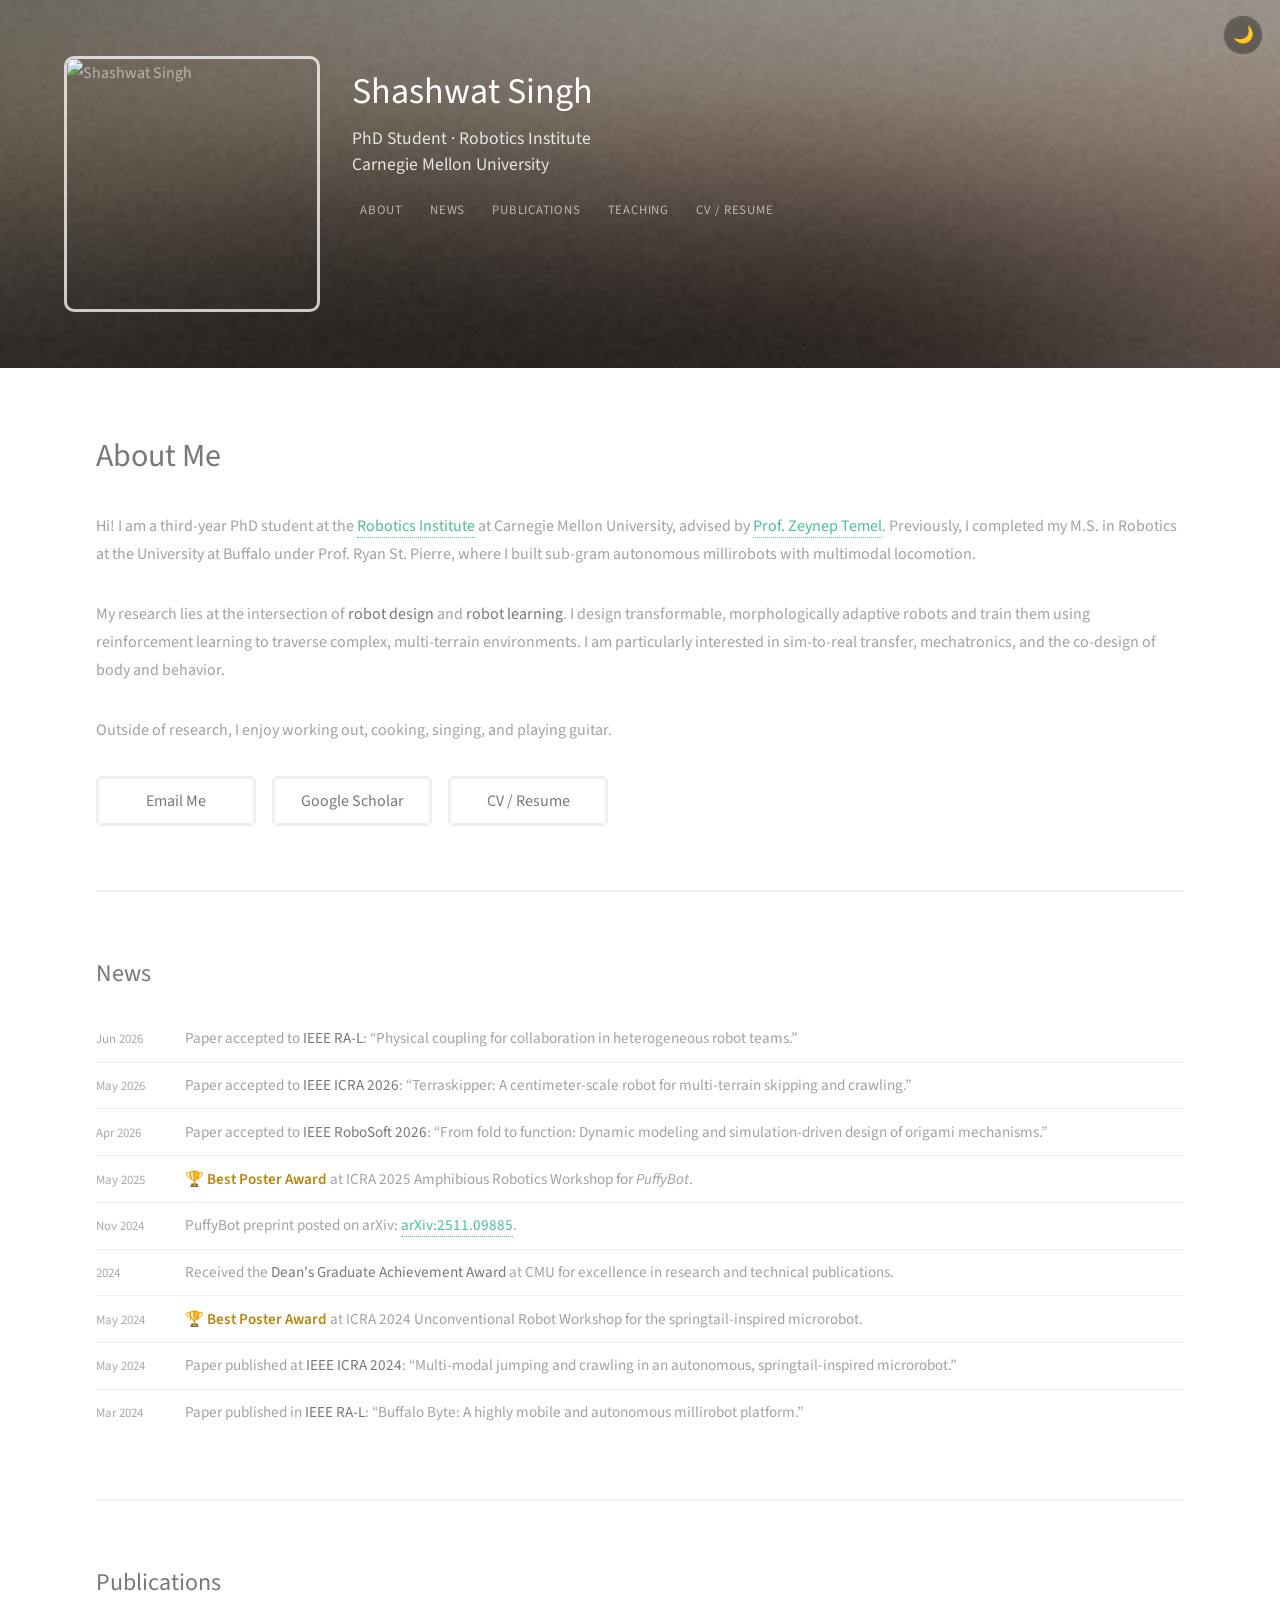
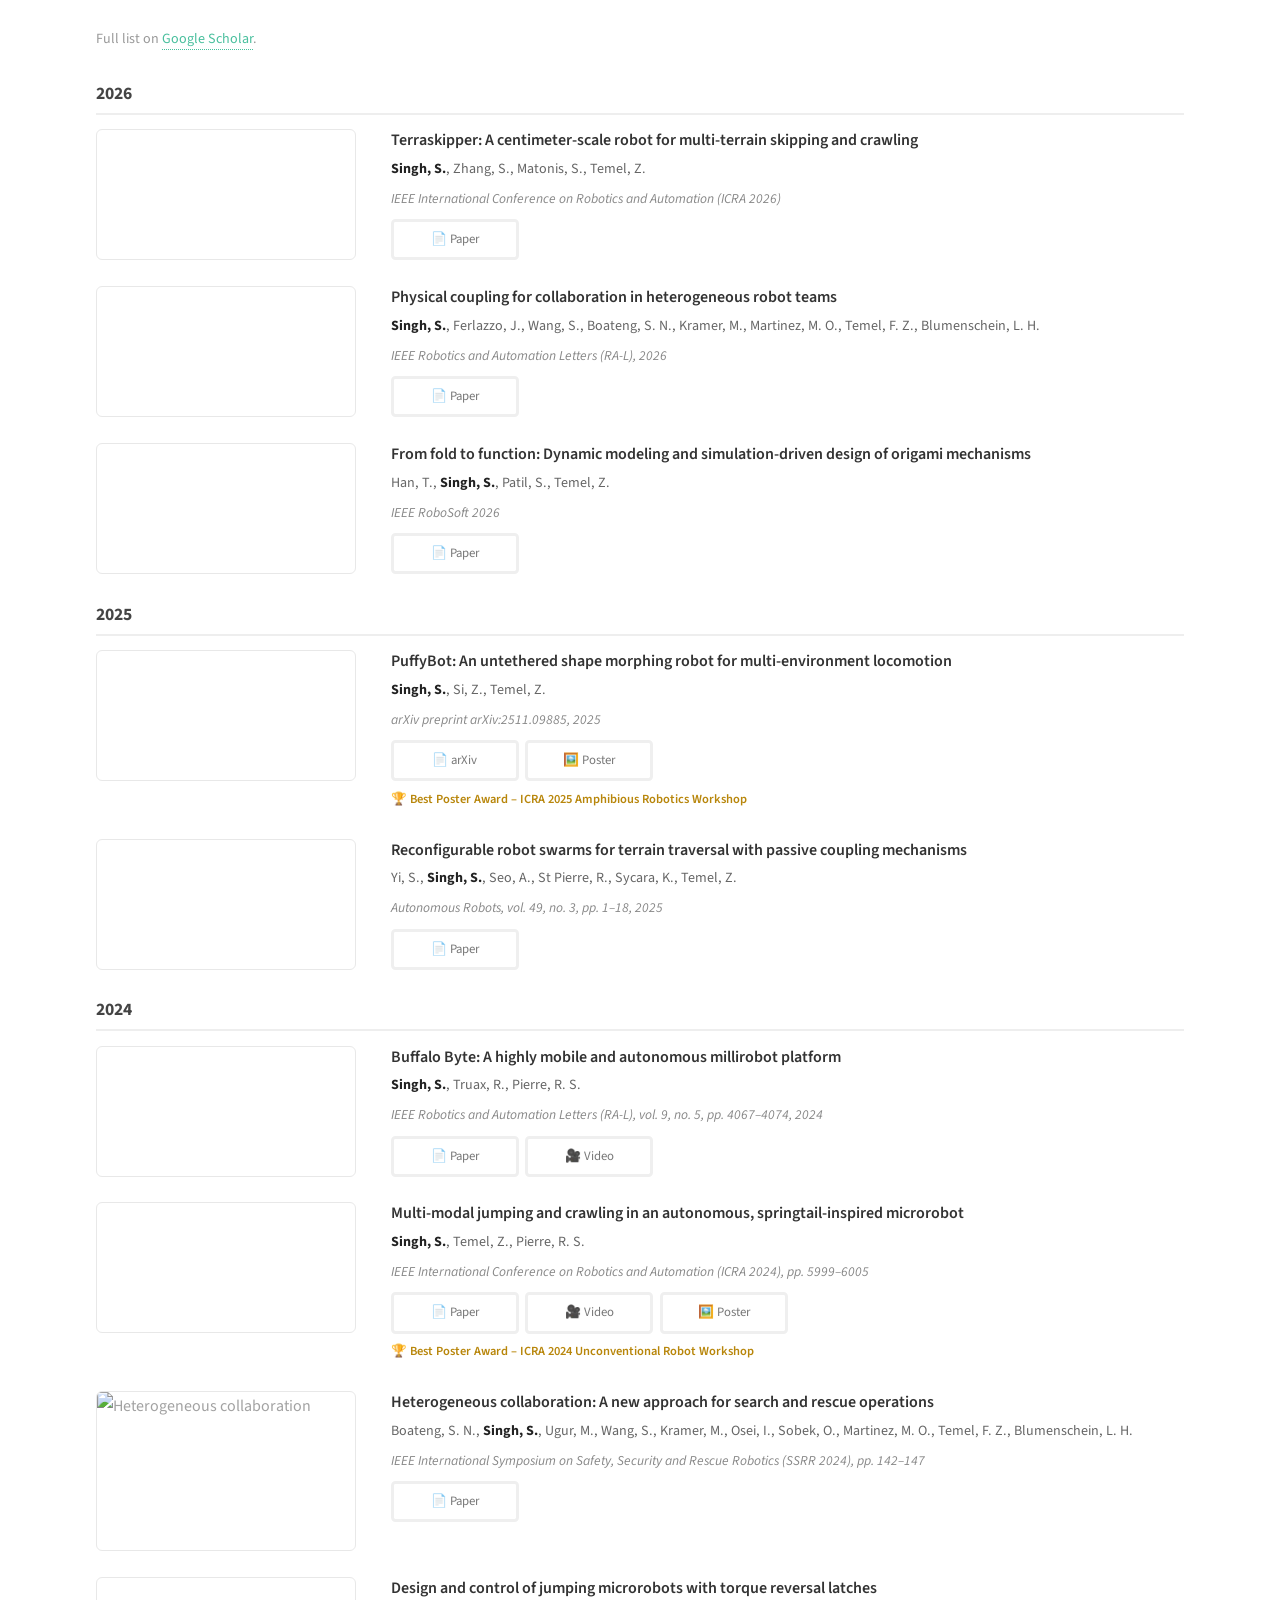
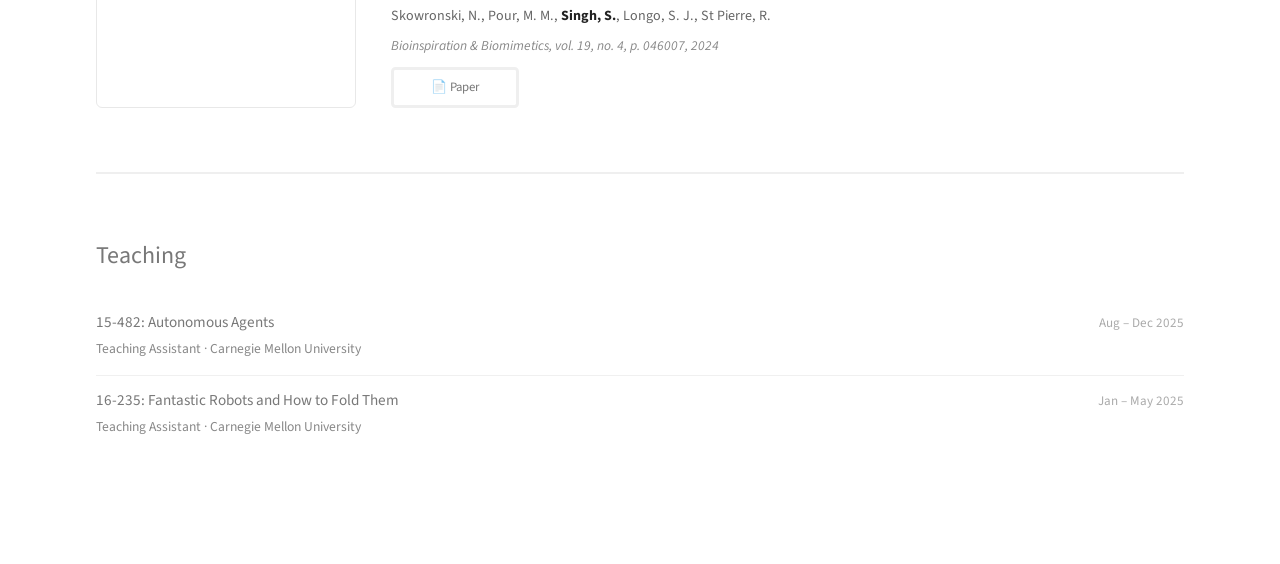
==== index.html @ ac85af5e "light and dark mode" ====
<!DOCTYPE HTML>
<html>
	<head>
		<title>Shashwat Singh</title>
		<meta charset="utf-8" />
		<meta name="viewport" content="width=device-width, initial-scale=1, user-scalable=no" />
		<link rel="stylesheet" href="assets/css/main.css" />
		<style>
			/* ── Dark mode ── */
			html.dark-mode body {
				background: #1a1a1a;
			}
			html.dark-mode body,
			html.dark-mode input,
			html.dark-mode select,
			html.dark-mode textarea {
				color: #b8b8b8;
			}
			html.dark-mode strong, html.dark-mode b { color: #d0d0d0; }
			html.dark-mode h1, html.dark-mode h2, html.dark-mode h3,
			html.dark-mode h4, html.dark-mode h5, html.dark-mode h6 { color: #c8c8c8; }
			html.dark-mode hr { border-bottom-color: #2a2a2a; }
			html.dark-mode code { background: #242424; border-color: #333; }
			html.dark-mode .box { border-color: #2a2a2a; }
			html.dark-mode ul.alt li { border-top-color: #2a2a2a; }
			html.dark-mode .button,
			html.dark-mode input[type="submit"],
			html.dark-mode input[type="reset"],
			html.dark-mode input[type="button"] { border-color: #444; color: #aaa !important; }
			html.dark-mode .button:hover,
			html.dark-mode input[type="submit"]:hover,
			html.dark-mode input[type="reset"]:hover,
			html.dark-mode input[type="button"]:hover { border-color: #49bf9d; color: #49bf9d !important; }
			html.dark-mode table tbody tr { border-color: #2a2a2a; }
			html.dark-mode table tbody tr:nth-child(2n+1) { background-color: #242424; }
			html.dark-mode table th { color: #c0c0c0; }
			html.dark-mode table thead { border-bottom-color: #2a2a2a; }
			html.dark-mode #main > section { border-top-color: #2a2a2a; }
			html.dark-mode header p { color: #888; }
			/* inline-style overrides */
			html.dark-mode .news-list li { border-bottom-color: #2a2a2a; }
			html.dark-mode .pub-year { color: #c0c0c0; border-bottom-color: #2a2a2a; }
			html.dark-mode .pub-title { color: #d8d8d8; }
			html.dark-mode .pub-authors { color: #aaa; }
			html.dark-mode .pub-authors strong { color: #d0d0d0; }
			html.dark-mode .pub-venue { color: #888; }
			html.dark-mode .pub-thumb img,
			html.dark-mode .pub-thumb video { border-color: #2a2a2a; }
			html.dark-mode .pub-thumb-placeholder { background: #242424; border-color: #333; color: #555; }
			html.dark-mode .teaching-entry { border-bottom-color: #2a2a2a; }
			html.dark-mode .teaching-info h4 { color: #c8c8c8; }
			html.dark-mode .teaching-info p { color: #888; }
			html.dark-mode .edu-entry h4 { color: #c8c8c8; }
			html.dark-mode .edu-meta { color: #aaa; }
			html.dark-mode hr.sec-divider { border-top-color: #2a2a2a; }

			/* ── Toggle button ── */
			#theme-toggle {
				position: fixed;
				top: 0.9em;
				right: 1em;
				z-index: 1000;
				background: rgba(0,0,0,0.35);
				border: 1px solid rgba(255,255,255,0.25);
				border-radius: 50%;
				width: 2.4em;
				height: 2.4em;
				cursor: pointer;
				display: flex;
				align-items: center;
				justify-content: center;
				font-size: 1.05em;
				line-height: 1;
				color: #fff;
				transition: background 0.2s;
				padding: 0;
			}
			#theme-toggle:hover { background: rgba(0,0,0,0.55); }

			/* Navigation in header banner */
			#header nav {
				margin-top: 1em;
			}
			#header nav ul {
				list-style: none;
				padding: 0;
				margin: 0;
				display: flex;
				flex-wrap: wrap;
				gap: 0.4em 1.2em;
			}
			#header nav ul li a {
				color: rgba(255,255,255,0.6);
				font-size: 0.8em;
				text-decoration: none;
				border-bottom: none;
				letter-spacing: 0.06em;
				text-transform: uppercase;
				transition: color 0.2s;
			}
			#header nav ul li a:hover {
				color: #fff;
			}

			/* Section spacing */
			#main section {
				margin-bottom: 3em;
			}

			/* News */
			.news-list {
				list-style: none;
				padding: 0;
				margin: 0;
			}
			.news-list li {
				display: flex;
				gap: 1.2em;
				padding: 0.55em 0;
				border-bottom: 1px solid #f0f0f0;
				align-items: baseline;
				font-size: 0.95em;
			}
			.news-list li:last-child {
				border-bottom: none;
			}
			.news-date {
				min-width: 5.5em;
				color: #aaa;
				font-size: 0.85em;
				flex-shrink: 0;
			}
			.award-badge {
				color: #b8860b;
				font-weight: 600;
			}

			/* Publications */
			.pub-year {
				font-size: 1.1em;
				font-weight: 700;
				color: #444;
				margin: 1.5em 0 0.8em;
				padding-bottom: 0.3em;
				border-bottom: 2px solid #eee;
			}
			.pub-entry {
				display: flex;
				gap: 1.2em;
				margin-bottom: 1.6em;
				align-items: flex-start;
			}
			.pub-thumb {
				flex: 0 0 260px;
				width: 260px;
			}
			.pub-thumb img {
				width: 100%;
				height: 160px;
				object-fit: cover;
				border-radius: 6px;
				display: block;
				border: 1px solid #e8e8e8;
			}
			.pub-thumb video {
				width: 100%;
				height: auto;
				border-radius: 6px;
				display: block;
				border: 1px solid #e8e8e8;
			}
			.pub-thumb-placeholder {
				width: 260px;
				height: 160px;
				background: #f4f4f4;
				border: 1px dashed #ccc;
				border-radius: 6px;
				display: flex;
				align-items: center;
				justify-content: center;
				color: #bbb;
				font-size: 2em;
			}
			.pub-content {
				flex: 1;
				border-left: 3px solid transparent;
				padding-left: 0.8em;
				transition: border-color 0.2s;
			}
			.pub-entry:hover .pub-content {
				border-left-color: #49bf9d;
			}
			.pub-title {
				font-weight: 600;
				color: #333;
				margin-bottom: 0.2em;
				line-height: 1.4;
			}
			.pub-authors {
				color: #666;
				font-size: 0.88em;
				margin-bottom: 0.15em;
			}
			.pub-authors strong {
				color: #222;
				font-weight: 700;
			}
			.pub-venue {
				color: #888;
				font-size: 0.85em;
				font-style: italic;
				margin-bottom: 0.4em;
			}
			.pub-links {
				display: flex;
				flex-wrap: wrap;
				gap: 0.4em;
				margin-top: 0.4em;
				align-items: center;
			}
			.pub-badge {
				display: inline-block;
				font-size: 0.78em;
				font-weight: 600;
				color: #b8860b;
				margin-top: 0.3em;
			}

			/* Education */
			.edu-entry {
				margin-bottom: 1.2em;
			}
			.edu-entry h4 {
				margin-bottom: 0.1em;
				color: #333;
			}
			.edu-meta {
				color: #666;
				font-size: 0.88em;
				line-height: 1.5;
			}
			.edu-period {
				color: #aaa;
				font-size: 0.85em;
			}

			/* Teaching */
			.teaching-entry {
				display: flex;
				justify-content: space-between;
				align-items: baseline;
				padding: 0.7em 0;
				border-bottom: 1px solid #f0f0f0;
				gap: 1em;
			}
			.teaching-entry:last-child {
				border-bottom: none;
			}
			.teaching-info h4 {
				margin: 0 0 0.1em;
				font-size: 0.95em;
			}
			.teaching-info p {
				margin: 0;
				color: #888;
				font-size: 0.85em;
			}
			.teaching-period {
				color: #aaa;
				font-size: 0.82em;
				white-space: nowrap;
				flex-shrink: 0;
			}

			hr.sec-divider {
				border: none;
				border-top: 1px solid #e8e8e8;
				margin: 1em 0 1.5em;
			}

			/* Profile photo — bigger, square */
			#header .profile-photo {
				flex: 0 0 11em;
			}
			#header .profile-photo img {
				border-radius: 10px;
				height: 16em;
				width: 16em;
			}

			/* Social icons in header */
			#header .icons a {
				color: rgba(255,255,255,0.5);
			}
			#header .icons a:hover {
				color: #fff;
			}
		</style>
		<script>
			(function() {
				var saved = localStorage.getItem('theme');
				var prefersDark = window.matchMedia && window.matchMedia('(prefers-color-scheme: dark)').matches;
				if (saved === 'dark' || (!saved && prefersDark)) {
					document.documentElement.classList.add('dark-mode');
				}
			})();
		</script>
	</head>
	<body class="is-preload">

		<button id="theme-toggle" aria-label="Toggle dark/light mode">🌙</button>

		<!-- Header Banner -->
		<header id="header">
			<div class="inner">
				<div class="profile-photo">
					<img src="images/shashwat.JPG" alt="Shashwat Singh" />
				</div>
				<div class="profile-intro">
					<h1>Shashwat Singh</h1>
					<p class="profile-role">
						PhD Student &middot; Robotics Institute<br />
						Carnegie Mellon University
					</p>
					<!-- <p class="profile-focus">
						Advised by <a href="https://zoomlab.engineering.cmu.edu/" style="color:rgba(255,255,255,0.8); border-bottom:none;">Prof. Zeynep Temel</a>
						&nbsp;&middot;&nbsp; ZOOM Lab
					</p> -->
					<nav>
						<ul>
							<li><a href="#about">About</a></li>
							<li><a href="#news">News</a></li>
							<li><a href="#publications">Publications</a></li>
							<li><a href="#teaching">Teaching</a></li>
							<li><a href="assets/docs/resume.pdf" target="_blank">CV / Resume</a></li>
						</ul>
					</nav>
					<ul class="icons" style="margin-top: 0.9em;">
						<li><a href="mailto:shashwa3@andrew.cmu.edu" class="icon solid fa-envelope"><span class="label">Email</span></a></li>
						<li><a href="https://scholar.google.com/citations?user=gsQYr64AAAAJ&hl=en" class="icon solid fa-graduation-cap"><span class="label">Google Scholar</span></a></li>
						<li><a href="https://github.com/shashwatsing" class="icon brands fa-github"><span class="label">Github</span></a></li>
						<li><a href="https://www.linkedin.com/in/shashwat-1singh" class="icon brands fa-linkedin"><span class="label">LinkedIn</span></a></li>
						<li><a href="https://x.com/ShashwatRa" class="icon brands fa-x-twitter"><span class="label">X (Twitter)</span></a></li>
					</ul>
				</div>
			</div>
		</header>

		<!-- Main -->
		<div id="main">

			<!-- About -->
			<section id="about">
				<header class="major">
					<h2>About Me</h2>
				</header>
				<p>
					Hi! I am a third-year PhD student at the <a href="https://www.ri.cmu.edu/">Robotics Institute</a> at Carnegie Mellon University,
					advised by <a href="https://zoomlab.engineering.cmu.edu/">Prof. Zeynep Temel</a>.
					Previously, I completed my M.S. in Robotics at the University at Buffalo under Prof. Ryan St. Pierre,
					where I built sub-gram autonomous millirobots with multimodal locomotion.
				</p>
				<p>
					My research lies at the intersection of <strong>robot design</strong> and <strong>robot learning</strong>.
					I design transformable, morphologically adaptive robots and train them using reinforcement learning to
					traverse complex, multi-terrain environments. I am particularly interested in sim-to-real transfer,
					mechatronics, and the co-design of body and behavior.
				</p>
				<p>Outside of research, I enjoy working out, cooking, singing, and playing guitar.</p>

				<ul class="actions" style="margin-top: 1.5em;">
					<li><a href="mailto:shashwa3@andrew.cmu.edu" class="button">Email Me</a></li>
					<li><a href="https://scholar.google.com/citations?user=gsQYr64AAAAJ&hl=en" class="button">Google Scholar</a></li>
					<li><a href="assets/docs/resume.pdf" class="button" target="_blank">CV / Resume</a></li>
				</ul>

			</section>

			<!-- News -->
			<section id="news">
				<h2>News</h2>
				<ul class="news-list">
					<li>
						<span class="news-date">Jun 2026</span>
						<span>Paper accepted to <strong>IEEE RA-L</strong>: &ldquo;Physical coupling for collaboration in heterogeneous robot teams.&rdquo;</span>
					</li>
					<li>
						<span class="news-date">May 2026</span>
						<span>Paper accepted to <strong>IEEE ICRA 2026</strong>: &ldquo;Terraskipper: A centimeter-scale robot for multi-terrain skipping and crawling.&rdquo;</span>
					</li>
					<li>
						<span class="news-date">Apr 2026</span>
						<span>Paper accepted to <strong>IEEE RoboSoft 2026</strong>: &ldquo;From fold to function: Dynamic modeling and simulation-driven design of origami mechanisms.&rdquo;</span>
					</li>
					<li>
						<span class="news-date">May 2025</span>
						<span><span class="award-badge">🏆 Best Poster Award</span> at ICRA 2025 Amphibious Robotics Workshop for <em>PuffyBot</em>.</span>
					</li>
					<li>
						<span class="news-date">Nov 2024</span>
						<span>PuffyBot preprint posted on arXiv: <a href="https://arxiv.org/abs/2511.09885">arXiv:2511.09885</a>.</span>
					</li>
					<li>
						<span class="news-date">2024</span>
						<span>Received the <strong>Dean's Graduate Achievement Award</strong> at CMU for excellence in research and technical publications.</span>
					</li>
					<li>
						<span class="news-date">May 2024</span>
						<span><span class="award-badge">🏆 Best Poster Award</span> at ICRA 2024 Unconventional Robot Workshop for the springtail-inspired microrobot.</span>
					</li>
					<li>
						<span class="news-date">May 2024</span>
						<span>Paper published at <strong>IEEE ICRA 2024</strong>: &ldquo;Multi-modal jumping and crawling in an autonomous, springtail-inspired microrobot.&rdquo;</span>
					</li>
					<li>
						<span class="news-date">Mar 2024</span>
						<span>Paper published in <strong>IEEE RA-L</strong>: &ldquo;Buffalo Byte: A highly mobile and autonomous millirobot platform.&rdquo;</span>
					</li>
				</ul>
			</section>

			<!-- Publications -->
			<section id="publications">
				<h2>Publications</h2>
				<p style="color:#999; font-size:0.88em; margin-bottom: 0.5em;">
					Full list on <a href="https://scholar.google.com/citations?user=gsQYr64AAAAJ&hl=en">Google Scholar</a>.
				</p>

				<div class="pub-year">2026</div>

				<div class="pub-entry">
					<div class="pub-thumb">
						<video src="images/thumbs/terraskipper_compress.mp4" autoplay loop muted playsinline></video>
					</div>
					<div class="pub-content">
						<div class="pub-title">Terraskipper: A centimeter-scale robot for multi-terrain skipping and crawling</div>
						<div class="pub-authors"><strong>Singh, S.</strong>, Zhang, S., Matonis, S., Temel, Z.</div>
						<div class="pub-venue">IEEE International Conference on Robotics and Automation (ICRA 2026)</div>
						<div class="pub-links">
							<a href="https://arxiv.org/pdf/2603.27725" class="button small">📄 Paper</a>
						</div>
					</div>
				</div>

				<div class="pub-entry">
					<div class="pub-thumb">
						<video src="images/thumbs/physical_coupling.mp4" autoplay loop muted playsinline></video>
					</div>
					<div class="pub-content">
						<div class="pub-title">Physical coupling for collaboration in heterogeneous robot teams</div>
						<div class="pub-authors"><strong>Singh, S.</strong>, Ferlazzo, J., Wang, S., Boateng, S. N., Kramer, M., Martinez, M. O., Temel, F. Z., Blumenschein, L. H.</div>
						<div class="pub-venue">IEEE Robotics and Automation Letters (RA-L), 2026</div>
						<div class="pub-links">
							<a href="https://ieeexplore.ieee.org/abstract/document/11358668" class="button small">📄 Paper</a>
						</div>
					</div>
				</div>

				<div class="pub-entry">
					<div class="pub-thumb">
						<video src="images/thumbs/ftf.mp4" autoplay loop muted playsinline></video>
					</div>
					<div class="pub-content">
						<div class="pub-title">From fold to function: Dynamic modeling and simulation-driven design of origami mechanisms</div>
						<div class="pub-authors">Han, T., <strong>Singh, S.</strong>, Patil, S., Temel, Z.</div>
						<div class="pub-venue">IEEE RoboSoft 2026</div>
						<div class="pub-links">
							<a href="https://ieeexplore.ieee.org/abstract/document/11522894" class="button small">📄 Paper</a>
						</div>
					</div>
				</div>

				<div class="pub-year">2025</div>

				<div class="pub-entry">
					<div class="pub-thumb">
						<video src="images/thumbs/puffy.mp4" autoplay loop muted playsinline></video>
					</div>
					<div class="pub-content">
						<div class="pub-title">PuffyBot: An untethered shape morphing robot for multi-environment locomotion</div>
						<div class="pub-authors"><strong>Singh, S.</strong>, Si, Z., Temel, Z.</div>
						<div class="pub-venue">arXiv preprint arXiv:2511.09885, 2025</div>
						<div class="pub-links">
							<a href="https://arxiv.org/abs/2511.09885" class="button small">📄 arXiv</a>
							<a href="images/posters/puffybot_poster.pdf" class="button small">🖼️ Poster</a>
						</div>
						<div class="pub-badge">🏆 Best Poster Award – ICRA 2025 Amphibious Robotics Workshop</div>
					</div>
				</div>

				<div class="pub-entry">
					<div class="pub-thumb">
						<video src="images/thumbs/puzzlebot.mp4" autoplay loop muted playsinline></video>
					</div>
					<div class="pub-content">
						<div class="pub-title">Reconfigurable robot swarms for terrain traversal with passive coupling mechanisms</div>
						<div class="pub-authors">Yi, S., <strong>Singh, S.</strong>, Seo, A., St Pierre, R., Sycara, K., Temel, Z.</div>
						<div class="pub-venue">Autonomous Robots, vol. 49, no. 3, pp. 1–18, 2025</div>
						<div class="pub-links">
							<a href="https://link.springer.com/article/10.1007/s10514-025-10205-8" class="button small">📄 Paper</a>
						</div>
					</div>
				</div>

				<div class="pub-year">2024</div>

				<div class="pub-entry">
					<div class="pub-thumb">
						<video src="images/thumbs/bbytes2.mp4" autoplay loop muted playsinline></video>
					</div>
					<div class="pub-content">
						<div class="pub-title">Buffalo Byte: A highly mobile and autonomous millirobot platform</div>
						<div class="pub-authors"><strong>Singh, S.</strong>, Truax, R., Pierre, R. S.</div>
						<div class="pub-venue">IEEE Robotics and Automation Letters (RA-L), vol. 9, no. 5, pp. 4067–4074, 2024</div>
						<div class="pub-links">
							<a href="https://ieeexplore.ieee.org/abstract/document/10465605" class="button small">📄 Paper</a>
							<a href="https://www.youtube.com/watch?v=-ZphsPnrn3I" class="button small">🎥 Video</a>
						</div>
					</div>
				</div>

				<div class="pub-entry">
					<div class="pub-thumb">
						<video src="images/thumbs/springtail.mp4" autoplay loop muted playsinline></video>
					</div>
					<div class="pub-content">
						<div class="pub-title">Multi-modal jumping and crawling in an autonomous, springtail-inspired microrobot</div>
						<div class="pub-authors"><strong>Singh, S.</strong>, Temel, Z., Pierre, R. S.</div>
						<div class="pub-venue">IEEE International Conference on Robotics and Automation (ICRA 2024), pp. 5999–6005</div>
						<div class="pub-links">
							<a href="https://ieeexplore.ieee.org/abstract/document/10610130" class="button small">📄 Paper</a>
							<a href="https://www.youtube.com/watch?v=8GGqDpIlShY" class="button small">🎥 Video</a>
							<a href="images/posters/springtail_poster.pdf" class="button small">🖼️ Poster</a>
						</div>
						<div class="pub-badge">🏆 Best Poster Award – ICRA 2024 Unconventional Robot Workshop</div>
					</div>
				</div>

				<div class="pub-entry">
					<div class="pub-thumb">
						<img src="images/thumbs/collaboration.pdf" alt="Heterogeneous collaboration" />
					</div>
					<div class="pub-content">
						<div class="pub-title">Heterogeneous collaboration: A new approach for search and rescue operations</div>
						<div class="pub-authors">Boateng, S. N., <strong>Singh, S.</strong>, Ugur, M., Wang, S., Kramer, M., Osei, I., Sobek, O., Martinez, M. O., Temel, F. Z., Blumenschein, L. H.</div>
						<div class="pub-venue">IEEE International Symposium on Safety, Security and Rescue Robotics (SSRR 2024), pp. 142–147</div>
						<div class="pub-links">
							<a href="https://ieeexplore.ieee.org/abstract/document/10770037" class="button small">📄 Paper</a>
						</div>
					</div>
				</div>

				<div class="pub-entry">
					<div class="pub-thumb">
						<video src="images/thumbs/torque_reversal.mp4" autoplay loop muted playsinline></video>
					</div>
					<div class="pub-content">
						<div class="pub-title">Design and control of jumping microrobots with torque reversal latches</div>
						<div class="pub-authors">Skowronski, N., Pour, M. M., <strong>Singh, S.</strong>, Longo, S. J., St Pierre, R.</div>
						<div class="pub-venue">Bioinspiration &amp; Biomimetics, vol. 19, no. 4, p. 046007, 2024</div>
						<div class="pub-links">
							<a href="https://iopscience.iop.org/article/10.1088/1748-3190/ad46b9/meta" class="button small">📄 Paper</a>
						</div>
					</div>
				</div>
			</section>

			<!-- Teaching -->
			<section id="teaching">
				<h2>Teaching</h2>
				<div class="teaching-entry">
					<div class="teaching-info">
						<h4>15-482: Autonomous Agents</h4>
						<p>Teaching Assistant &middot; Carnegie Mellon University</p>
					</div>
					<span class="teaching-period">Aug – Dec 2025</span>
				</div>
				<div class="teaching-entry">
					<div class="teaching-info">
						<h4>16-235: Fantastic Robots and How to Fold Them</h4>
						<p>Teaching Assistant &middot; Carnegie Mellon University</p>
					</div>
					<span class="teaching-period">Jan – May 2025</span>
				</div>
			</section>

			<!-- Education -->
			<!-- <section id="education">
				<h2>Education</h2>
				<hr class="sec-divider">

				<div class="edu-entry">
					<h4>Carnegie Mellon University &mdash; Pittsburgh, USA</h4>
					<div class="edu-meta">
						Ph.D. in Robotics &ensp;<span class="edu-period">Aug 2023 – Present</span><br />
						Advisor: Prof. Zeynep Temel &middot; ZOOM Lab<br />
						Research: RL-based locomotion, mechatronics, mechanical design
					</div>
				</div>

				<div class="edu-entry">
					<h4>University at Buffalo &mdash; Buffalo, NY, USA</h4>
					<div class="edu-meta">
						M.S. in Robotics &ensp;<span class="edu-period">Aug 2021 – Jul 2023</span><br />
						Advisor: Prof. Ryan St. Pierre &middot; Robot Form and Function Lab<br />
						Thesis: <em>Buffalo Byte: A highly mobile and autonomous millirobot platform</em>
					</div>
				</div>

				<div class="edu-entry">
					<h4>University of Allahabad &mdash; Prayagraj, India</h4>
					<div class="edu-meta">
						B.Tech. in Electronics and Communication &ensp;<span class="edu-period">Aug 2017 – Jun 2021</span>
					</div>
				</div>

				<h3 style="margin-top: 2.5em;">Skills</h3>
				<hr class="sec-divider">
				<div class="table-wrapper">
					<table>
						<tbody>
							<tr>
								<td><strong>Robotics &amp; Autonomy</strong></td>
								<td>Reinforcement Learning (PPO, SAC), Optimal Control, Sim-to-Real</td>
							</tr>
							<tr>
								<td><strong>Programming &amp; Simulation</strong></td>
								<td>Python, C++, PyTorch, ROS/ROS2, Isaac Lab/Sim, MuJoCo</td>
							</tr>
							<tr>
								<td><strong>Embedded Systems</strong></td>
								<td>Jetson Orin, Raspberry Pi, Arduino, Serial/RS-485, CAN</td>
							</tr>
							<tr>
								<td><strong>Mechanical &amp; Hardware</strong></td>
								<td>OnShape, Fusion 360, KiCAD, Sensor Integration, Rapid Prototyping</td>
							</tr>
						</tbody>
					</table>
				</div>
			</section> -->

		</div>

		<!-- Footer
		<footer id="footer">
			<div class="inner">
				<ul class="icons">
					<li><a href="https://x.com/ShashwatRa" class="icon brands fa-x-twitter"><span class="label">X (Twitter)</span></a></li>
					<li><a href="https://github.com/shashwatsing" class="icon brands fa-github"><span class="label">Github</span></a></li>
					<li><a href="mailto:shashwa3@andrew.cmu.edu" class="icon solid fa-envelope"><span class="label">Email</span></a></li>
					<li><a href="https://www.linkedin.com/in/shashwat-1singh" class="icon brands fa-linkedin"><span class="label">LinkedIn</span></a></li>
					<li><a href="https://scholar.google.com/citations?user=gsQYr64AAAAJ&hl=en" class="icon solid fa-graduation-cap"><span class="label">Google Scholar</span></a></li>
				</ul>
				<ul class="copyright">
					<li>&copy; Shashwat Singh 2025</li>
				</ul>
			</div>
		</footer> -->

		<!-- Dark/light mode toggle -->
		<script>
			(function() {
				var btn = document.getElementById('theme-toggle');
				var saved = localStorage.getItem('theme');
				var prefersDark = window.matchMedia && window.matchMedia('(prefers-color-scheme: dark)').matches;
				var dark = saved ? saved === 'dark' : prefersDark;

				function apply(isDark) {
					document.documentElement.classList.toggle('dark-mode', isDark);
					btn.textContent = isDark ? '☀' : '🌙';
				}

				apply(dark);

				btn.addEventListener('click', function() {
					dark = !dark;
					localStorage.setItem('theme', dark ? 'dark' : 'light');
					apply(dark);
				});
			})();
		</script>

		<!-- Scripts -->
		<script src="assets/js/jquery.min.js"></script>
		<script src="assets/js/jquery.poptrox.min.js"></script>
		<script src="assets/js/browser.min.js"></script>
		<script src="assets/js/breakpoints.min.js"></script>
		<script src="assets/js/util.js"></script>
		<script src="assets/js/main.js"></script>

	</body>
</html>
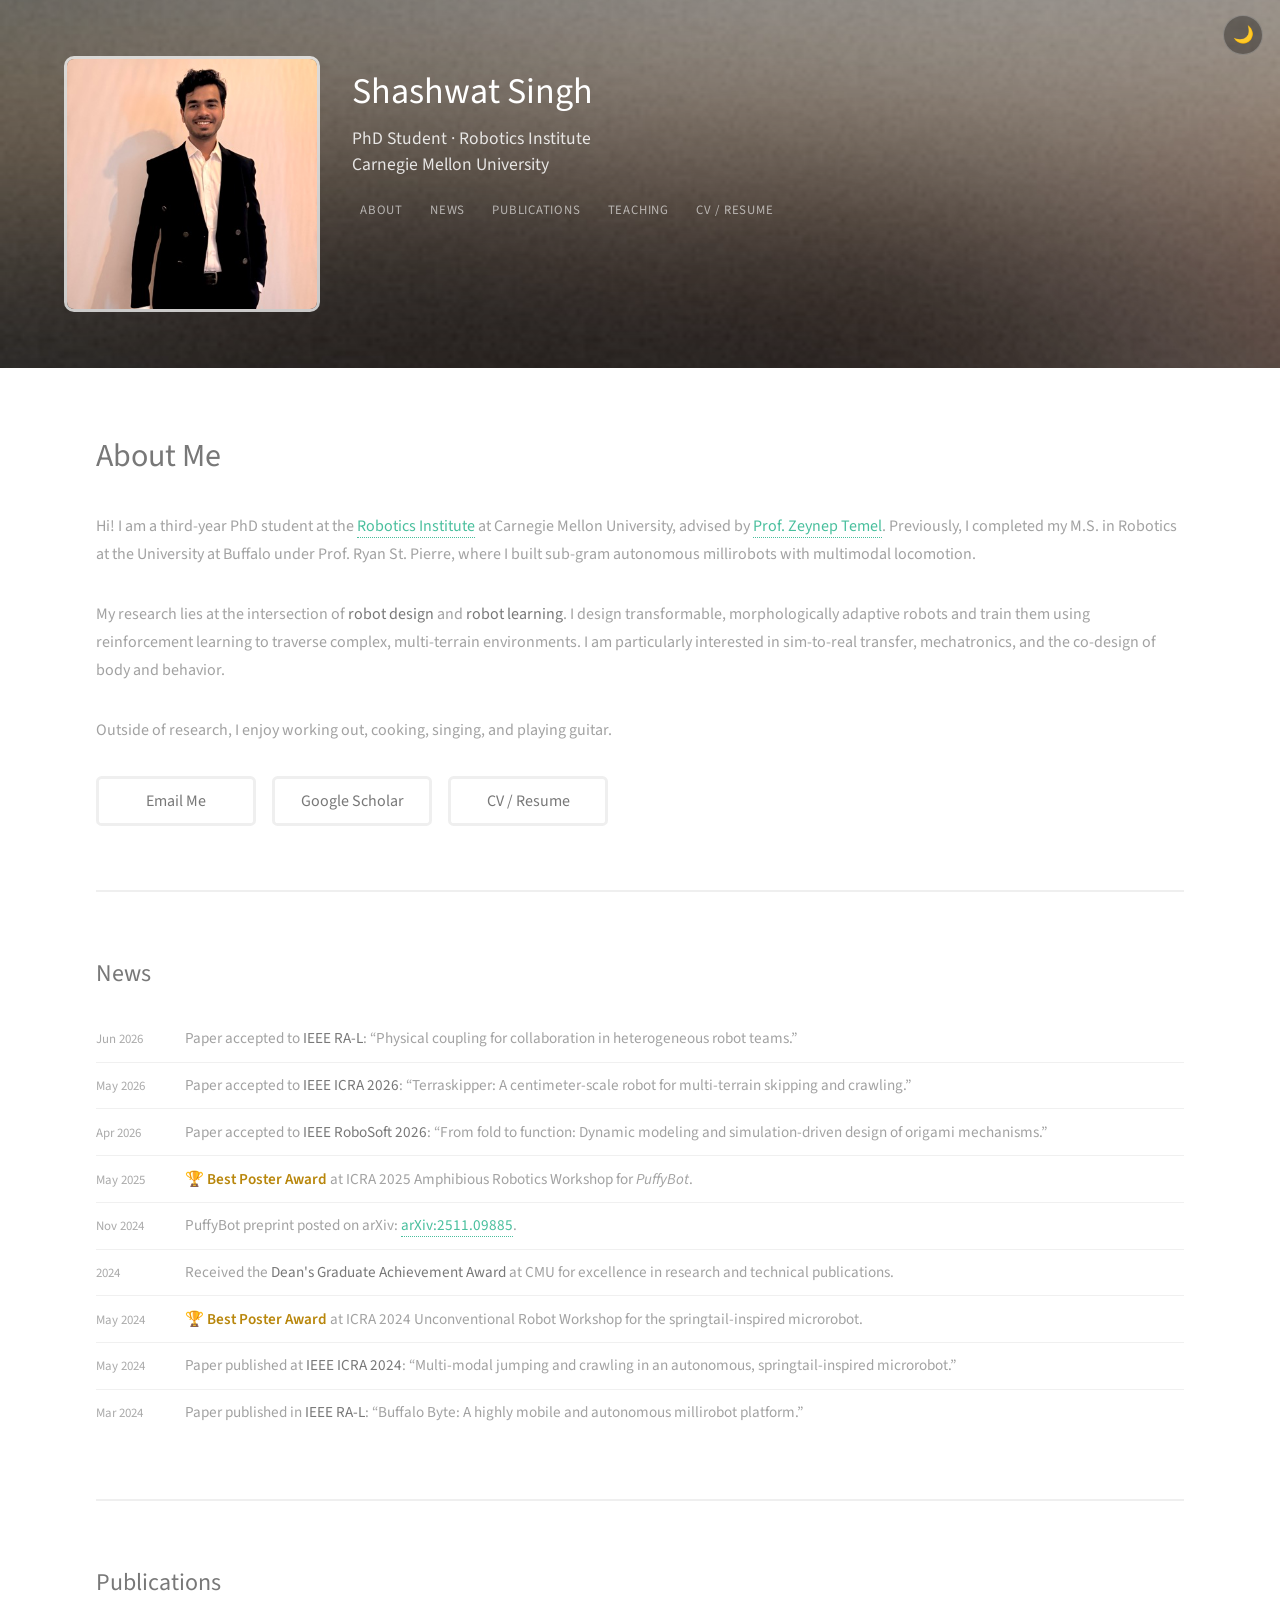
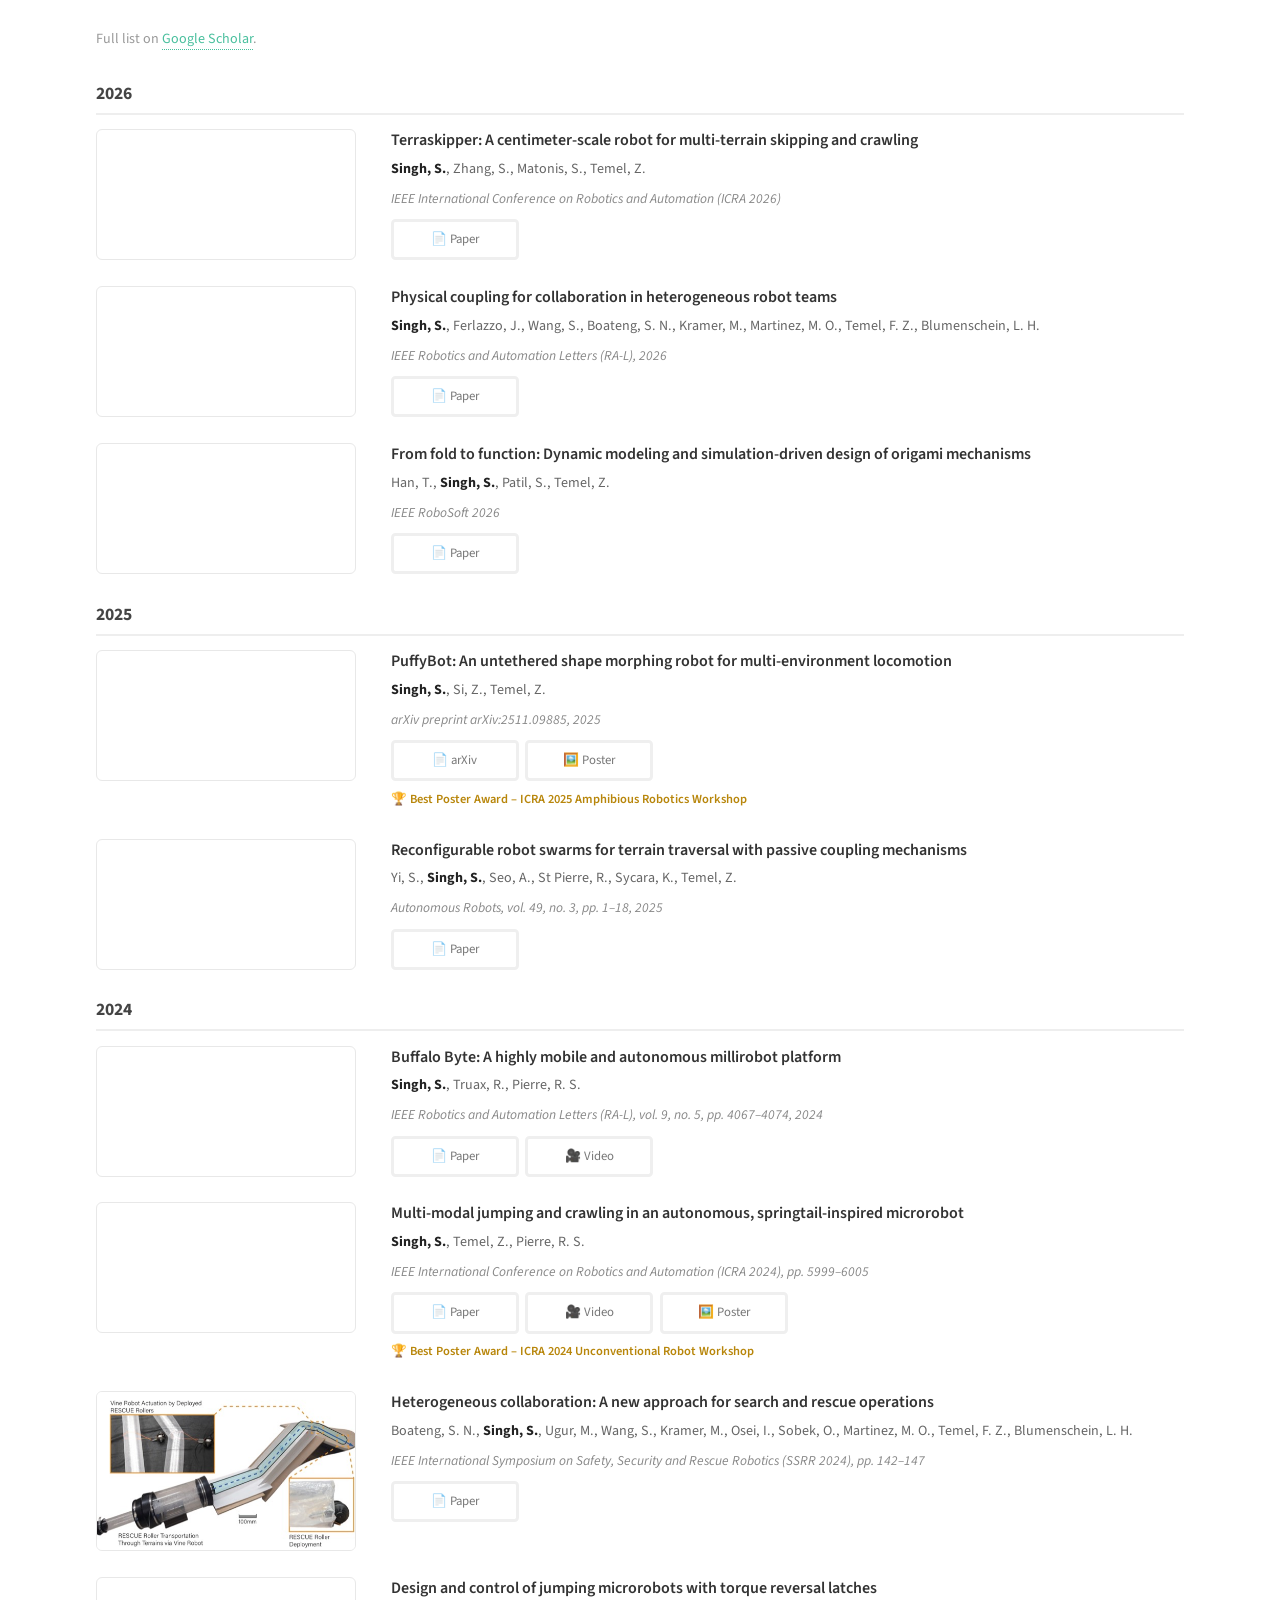
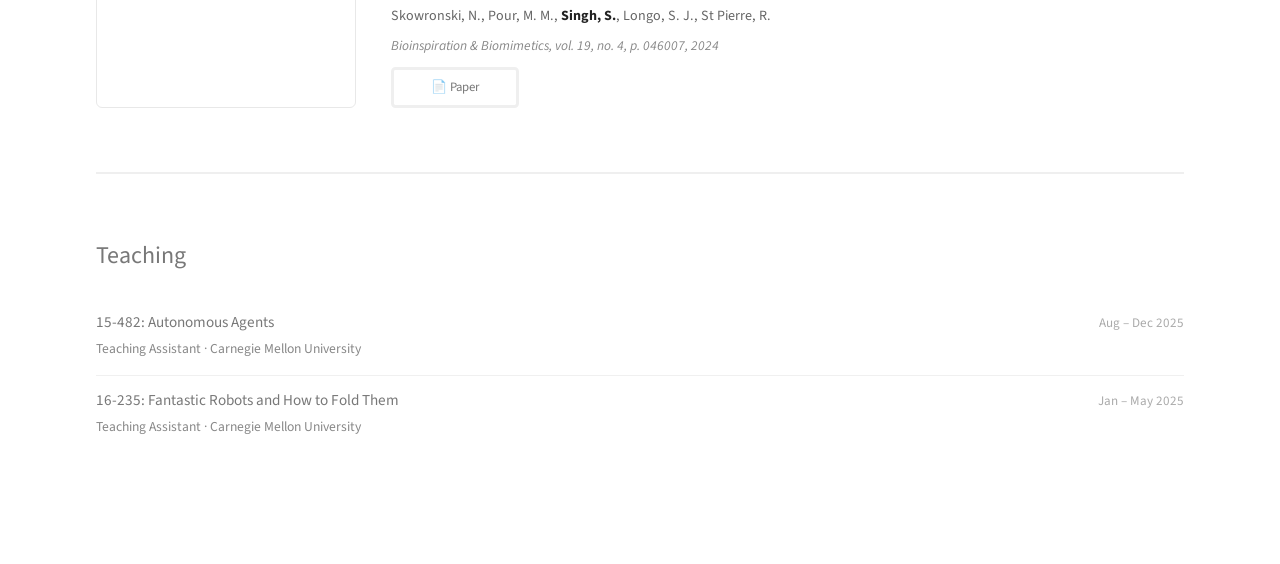
==== commit db807ba5: "Minor fixes and compression" ====
--- a/index.html
+++ b/index.html
@@ -1,9 +1,31 @@
 <!DOCTYPE HTML>
-<html>
+<html lang="en">
 	<head>
 		<title>Shashwat Singh</title>
 		<meta charset="utf-8" />
-		<meta name="viewport" content="width=device-width, initial-scale=1, user-scalable=no" />
+		<meta name="viewport" content="width=device-width, initial-scale=1" />
+
+		<!-- SEO -->
+		<meta name="description" content="Shashwat Singh is a PhD student at the Robotics Institute, Carnegie Mellon University, working at the intersection of robot design and robot learning — transformable robots, RL-based locomotion, and sim-to-real transfer." />
+		<meta name="author" content="Shashwat Singh" />
+		<link rel="canonical" href="https://shashwatsing.github.io/shashwat/" />
+
+		<!-- Open Graph / social sharing -->
+		<meta property="og:type" content="website" />
+		<meta property="og:title" content="Shashwat Singh — Robotics PhD, CMU" />
+		<meta property="og:description" content="PhD student at CMU's Robotics Institute working on transformable robots, RL-based locomotion, and sim-to-real transfer." />
+		<meta property="og:image" content="https://shashwatsing.github.io/shashwat/images/shashwat.JPG" />
+		<meta property="og:url" content="https://shashwatsing.github.io/shashwat/" />
+
+		<!-- Twitter Card -->
+		<meta name="twitter:card" content="summary_large_image" />
+		<meta name="twitter:title" content="Shashwat Singh — Robotics PhD, CMU" />
+		<meta name="twitter:description" content="PhD student at CMU's Robotics Institute working on transformable robots, RL-based locomotion, and sim-to-real transfer." />
+		<meta name="twitter:image" content="https://shashwatsing.github.io/shashwat/images/shashwat.JPG" />
+
+		<!-- Favicon (inline SVG, no extra file needed) -->
+		<link rel="icon" href="data:image/svg+xml,%3Csvg xmlns='http://www.w3.org/2000/svg' viewBox='0 0 100 100'%3E%3Crect width='100' height='100' rx='20' fill='%2349bf9d'/%3E%3Ctext x='50' y='68' font-size='60' font-family='Arial,sans-serif' font-weight='bold' text-anchor='middle' fill='white'%3ES%3C/text%3E%3C/svg%3E" />
+
 		<link rel="stylesheet" href="assets/css/main.css" />
 		<style>
 			/* ── Dark mode ── */
@@ -430,7 +452,7 @@
 
 				<div class="pub-entry">
 					<div class="pub-thumb">
-						<video src="images/thumbs/terraskipper_compress.mp4" autoplay loop muted playsinline></video>
+						<video src="images/thumbs/terraskipper_compress.mp4" loop muted playsinline preload="metadata"></video>
 					</div>
 					<div class="pub-content">
 						<div class="pub-title">Terraskipper: A centimeter-scale robot for multi-terrain skipping and crawling</div>
@@ -444,7 +466,7 @@
 
 				<div class="pub-entry">
 					<div class="pub-thumb">
-						<video src="images/thumbs/physical_coupling.mp4" autoplay loop muted playsinline></video>
+						<video src="images/thumbs/physical_coupling.mp4" loop muted playsinline preload="metadata"></video>
 					</div>
 					<div class="pub-content">
 						<div class="pub-title">Physical coupling for collaboration in heterogeneous robot teams</div>
@@ -458,7 +480,7 @@
 
 				<div class="pub-entry">
 					<div class="pub-thumb">
-						<video src="images/thumbs/ftf.mp4" autoplay loop muted playsinline></video>
+						<video src="images/thumbs/ftf.mp4" loop muted playsinline preload="metadata"></video>
 					</div>
 					<div class="pub-content">
 						<div class="pub-title">From fold to function: Dynamic modeling and simulation-driven design of origami mechanisms</div>
@@ -474,7 +496,7 @@
 
 				<div class="pub-entry">
 					<div class="pub-thumb">
-						<video src="images/thumbs/puffy.mp4" autoplay loop muted playsinline></video>
+						<video src="images/thumbs/puffy.mp4" loop muted playsinline preload="metadata"></video>
 					</div>
 					<div class="pub-content">
 						<div class="pub-title">PuffyBot: An untethered shape morphing robot for multi-environment locomotion</div>
@@ -490,7 +512,7 @@
 
 				<div class="pub-entry">
 					<div class="pub-thumb">
-						<video src="images/thumbs/puzzlebot.mp4" autoplay loop muted playsinline></video>
+						<video src="images/thumbs/puzzlebot.mp4" loop muted playsinline preload="metadata"></video>
 					</div>
 					<div class="pub-content">
 						<div class="pub-title">Reconfigurable robot swarms for terrain traversal with passive coupling mechanisms</div>
@@ -506,7 +528,7 @@
 
 				<div class="pub-entry">
 					<div class="pub-thumb">
-						<video src="images/thumbs/bbytes2.mp4" autoplay loop muted playsinline></video>
+						<video src="images/thumbs/bbytes2.mp4" loop muted playsinline preload="metadata"></video>
 					</div>
 					<div class="pub-content">
 						<div class="pub-title">Buffalo Byte: A highly mobile and autonomous millirobot platform</div>
@@ -521,7 +543,7 @@
 
 				<div class="pub-entry">
 					<div class="pub-thumb">
-						<video src="images/thumbs/springtail.mp4" autoplay loop muted playsinline></video>
+						<video src="images/thumbs/springtail.mp4" loop muted playsinline preload="metadata"></video>
 					</div>
 					<div class="pub-content">
 						<div class="pub-title">Multi-modal jumping and crawling in an autonomous, springtail-inspired microrobot</div>
@@ -538,7 +560,7 @@
 
 				<div class="pub-entry">
 					<div class="pub-thumb">
-						<img src="images/thumbs/collaboration.pdf" alt="Heterogeneous collaboration" />
+						<img src="images/thumbs/collaboration.jpg" alt="Heterogeneous collaboration" loading="lazy" />
 					</div>
 					<div class="pub-content">
 						<div class="pub-title">Heterogeneous collaboration: A new approach for search and rescue operations</div>
@@ -552,7 +574,7 @@
 
 				<div class="pub-entry">
 					<div class="pub-thumb">
-						<video src="images/thumbs/torque_reversal.mp4" autoplay loop muted playsinline></video>
+						<video src="images/thumbs/torque_reversal.mp4" loop muted playsinline preload="metadata"></video>
 					</div>
 					<div class="pub-content">
 						<div class="pub-title">Design and control of jumping microrobots with torque reversal latches</div>
@@ -681,6 +703,30 @@
 			})();
 		</script>
 
+		<!-- Play publication videos only while on screen (and never if reduced-motion is preferred) -->
+		<script>
+			(function() {
+				var reduce = window.matchMedia && window.matchMedia('(prefers-reduced-motion: reduce)').matches;
+				var vids = document.querySelectorAll('.pub-thumb video');
+				if (reduce || !('IntersectionObserver' in window)) return;
+
+				var io = new IntersectionObserver(function(entries) {
+					entries.forEach(function(entry) {
+						var v = entry.target;
+						if (entry.isIntersecting) {
+							if (v.preload !== 'auto') v.preload = 'auto';
+							var p = v.play();
+							if (p && p.catch) p.catch(function(){});
+						} else {
+							v.pause();
+						}
+					});
+				}, { threshold: 0.25 });
+
+				vids.forEach(function(v) { io.observe(v); });
+			})();
+		</script>
+
 		<!-- Scripts -->
 		<script src="assets/js/jquery.min.js"></script>
 		<script src="assets/js/jquery.poptrox.min.js"></script>
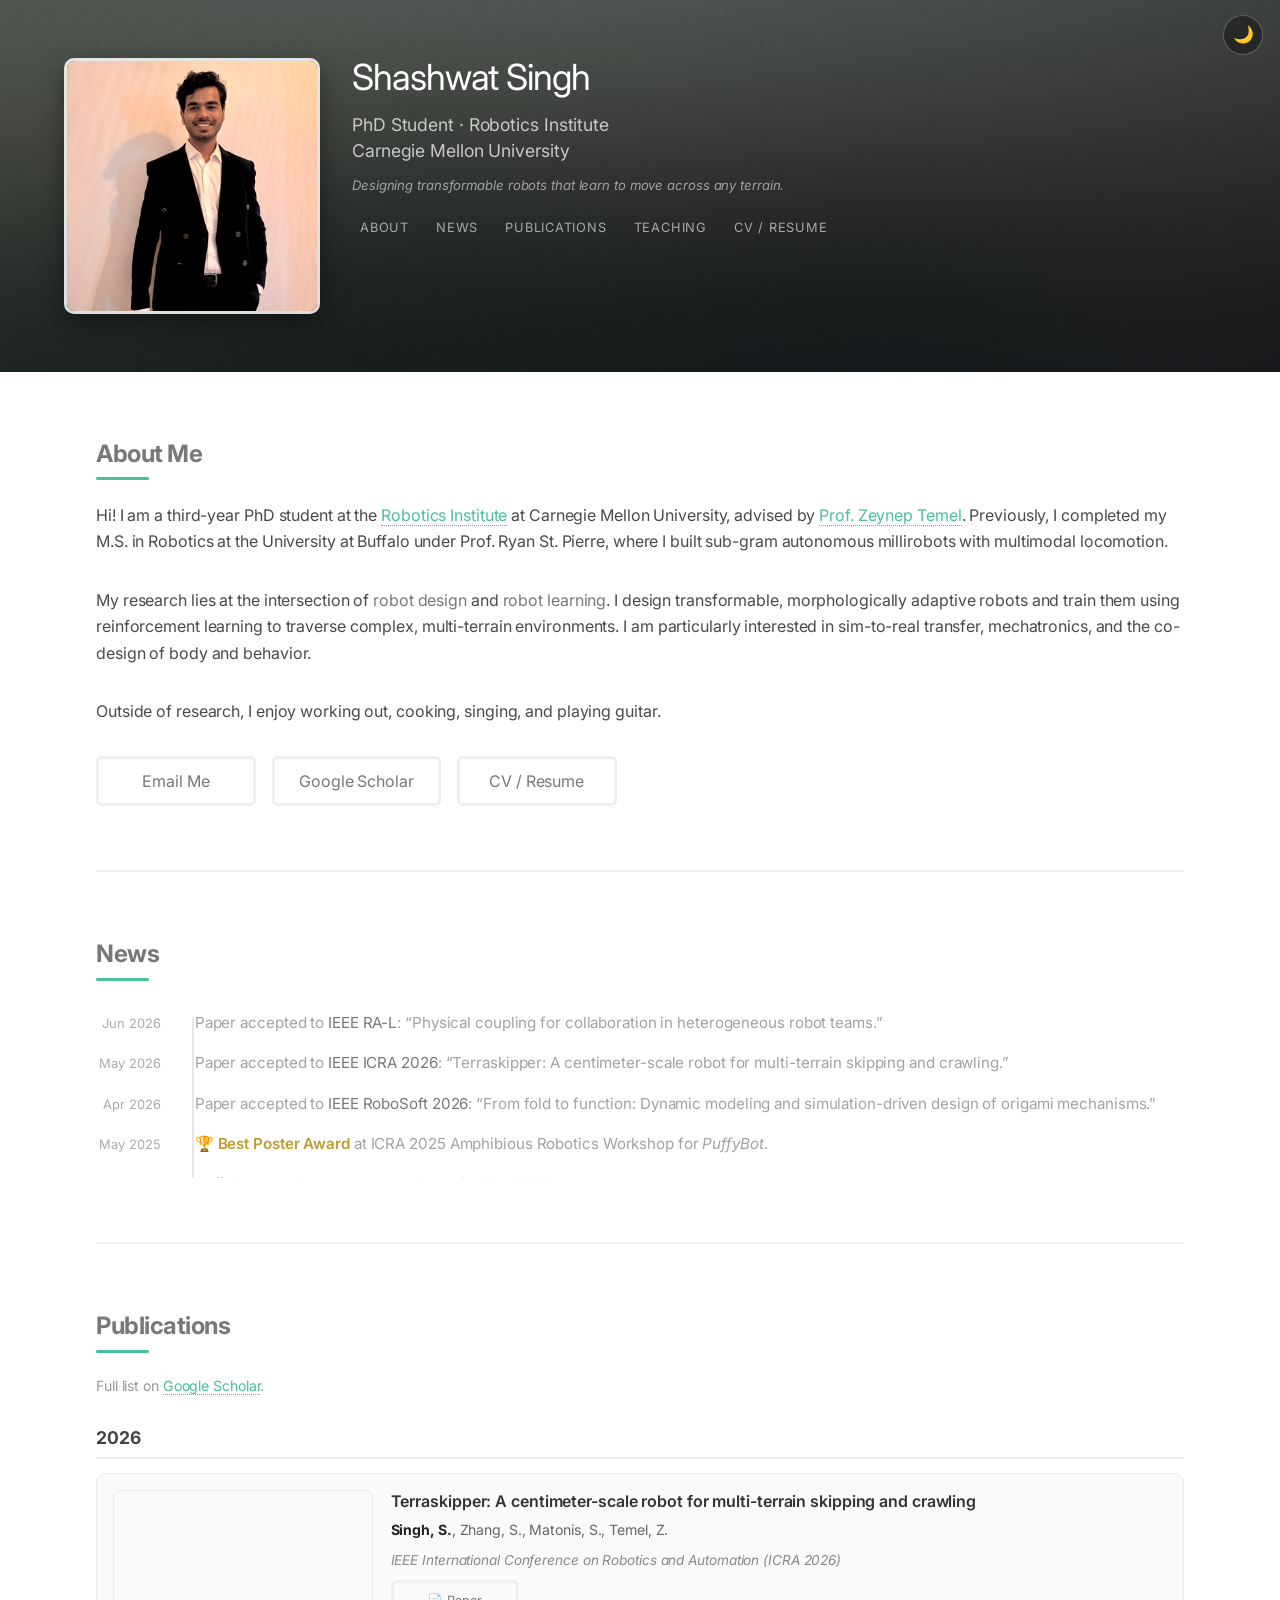
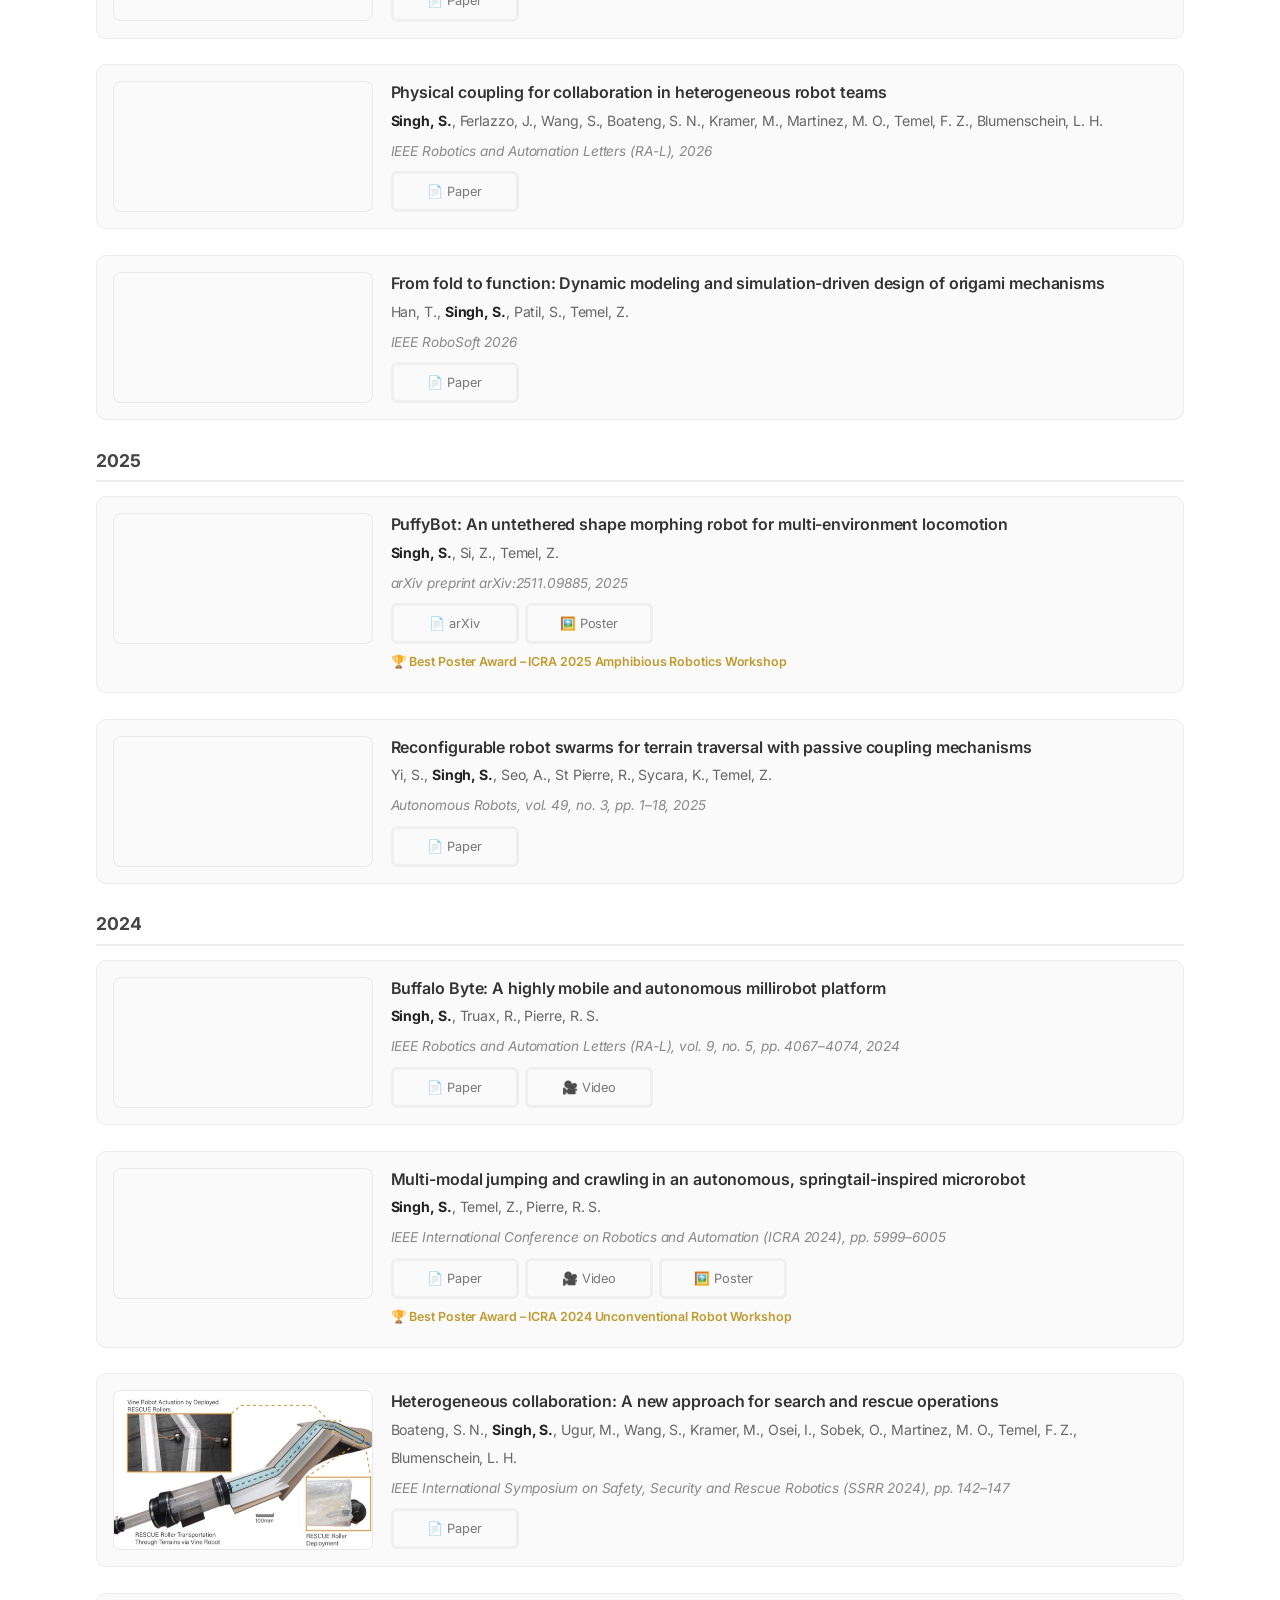
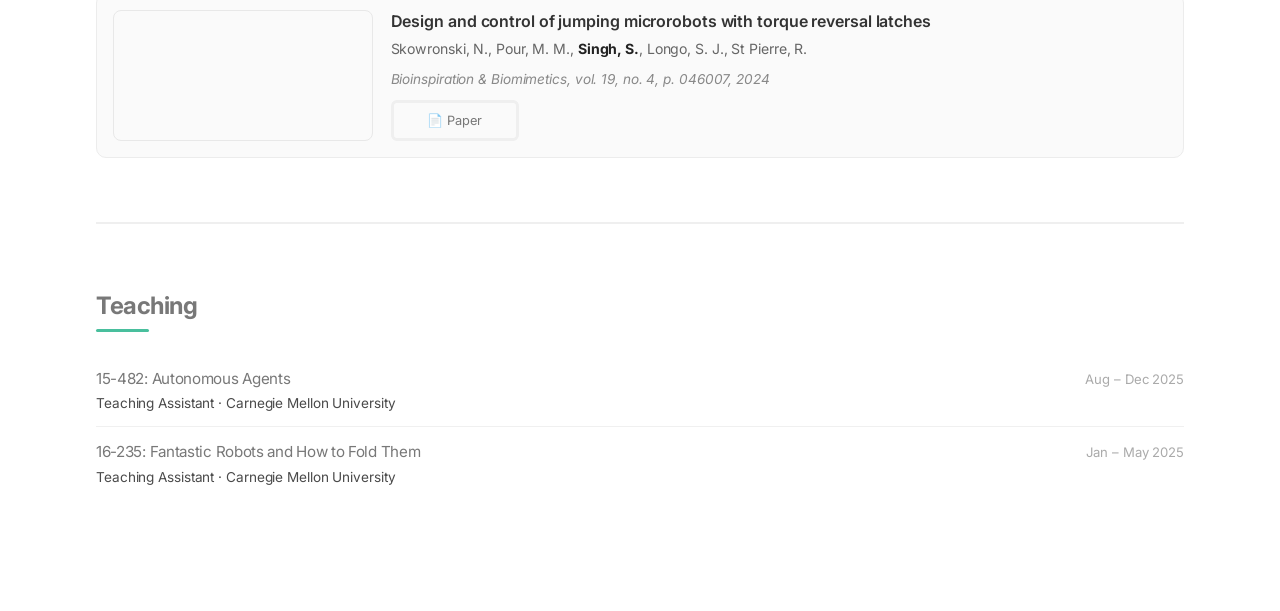
==== commit 4e9d7c2d: "news scroll" ====
--- a/index.html
+++ b/index.html
@@ -25,6 +25,11 @@
 
 		<!-- Favicon (inline SVG, no extra file needed) -->
 		<link rel="icon" href="data:image/svg+xml,%3Csvg xmlns='http://www.w3.org/2000/svg' viewBox='0 0 100 100'%3E%3Crect width='100' height='100' rx='20' fill='%2349bf9d'/%3E%3Ctext x='50' y='68' font-size='60' font-family='Arial,sans-serif' font-weight='bold' text-anchor='middle' fill='white'%3ES%3C/text%3E%3C/svg%3E" />
+
+		<!-- Typography -->
+		<link rel="preconnect" href="https://fonts.googleapis.com" />
+		<link rel="preconnect" href="https://fonts.gstatic.com" crossorigin />
+		<link rel="stylesheet" href="https://fonts.googleapis.com/css2?family=Inter:wght@400;500;600;700;800&display=swap" />
 
 		<link rel="stylesheet" href="assets/css/main.css" />
 		<style>
@@ -129,33 +134,67 @@
 				margin-bottom: 3em;
 			}
 
-			/* News */
+			/* News — vertical timeline */
 			.news-list {
 				list-style: none;
 				padding: 0;
 				margin: 0;
+				position: relative;
+			}
+			/* the running line */
+			.news-list::before {
+				content: "";
+				position: absolute;
+				left: 6em;
+				top: 0.9em;
+				bottom: 0.9em;
+				width: 2px;
+				background: #e6e6e6;
 			}
 			.news-list li {
+				position: relative;
 				display: flex;
-				gap: 1.2em;
-				padding: 0.55em 0;
-				border-bottom: 1px solid #f0f0f0;
+				gap: 0;
+				padding: 0.5em 0;
 				align-items: baseline;
 				font-size: 0.95em;
 			}
-			.news-list li:last-child {
-				border-bottom: none;
-			}
 			.news-date {
-				min-width: 5.5em;
+				width: 6em;
+				min-width: 6em;
+				padding-right: 1em;
+				text-align: right;
+				white-space: nowrap;
 				color: #aaa;
 				font-size: 0.85em;
 				flex-shrink: 0;
 			}
+			.news-list li > span:last-child {
+				flex: 1;
+				padding-left: 1.4em;
+			}
 			.award-badge {
-				color: #b8860b;
 				font-weight: 600;
 			}
+
+			html.dark-mode .news-list::before { background: #333; }
+
+			/* Scrollable window — ~4 items, scroll for the rest */
+			.news-scroll {
+				max-height: 11em;
+				overflow-y: auto;
+				padding-right: 0.6em;
+				scrollbar-width: thin;
+				scrollbar-color: #cfcfcf transparent;
+			}
+			.news-scroll::-webkit-scrollbar { width: 7px; }
+			.news-scroll::-webkit-scrollbar-thumb {
+				background: #cfcfcf;
+				border-radius: 4px;
+			}
+			.news-scroll::-webkit-scrollbar-track { background: transparent; }
+			html.dark-mode .news-scroll { scrollbar-color: #3a3a3a transparent; }
+			html.dark-mode .news-scroll::-webkit-scrollbar-thumb { background: #3a3a3a; }
 
 			/* Publications */
 			.pub-year {
@@ -317,6 +356,137 @@
 			#header .icons a:hover {
 				color: #fff;
 			}
+
+			/* ─────────────────────────────────────────────
+			   Refined academic polish — typography + cards
+			   ───────────────────────────────────────────── */
+
+			/* Typography: Inter everywhere, calmer reading rhythm */
+			body,
+			input, select, textarea {
+				font-family: "Inter", "Source Sans Pro", Helvetica, sans-serif;
+				letter-spacing: -0.006em;
+			}
+			h1, h2, h3, h4, h5, h6 {
+				font-family: "Inter", "Source Sans Pro", Helvetica, sans-serif;
+				letter-spacing: -0.02em;
+			}
+			#main {
+				font-size: 16px;
+			}
+			#main p, #main li {
+				line-height: 1.65;
+			}
+			#main p {
+				color: #4a4a4a;
+			}
+			html.dark-mode #main p { color: #b0b0b0; }
+
+			/* Section headers: weight + a short accent underline */
+			#main header.major h2,
+			#main > section > h2 {
+				font-weight: 700;
+				font-size: 1.5em;
+				letter-spacing: -0.02em;
+				position: relative;
+				padding-bottom: 0.35em;
+				margin-bottom: 0.9em;
+			}
+			#main header.major h2::after,
+			#main > section > h2::after {
+				content: "";
+				position: absolute;
+				left: 0;
+				bottom: 0;
+				width: 2.2em;
+				height: 3px;
+				border-radius: 3px;
+				background: #49bf9d;
+			}
+
+			/* Smooth anchor scrolling for the nav links */
+			html { scroll-behavior: smooth; }
+
+			/* Publication entries → cards with a soft hover lift */
+			.pub-entry {
+				background: #fafafa;
+				border: 1px solid #ececec;
+				border-radius: 10px;
+				padding: 1em;
+				gap: 1.1em;
+				transition: transform 0.18s ease, box-shadow 0.18s ease, border-color 0.18s ease;
+			}
+			.pub-entry:hover {
+				transform: translateY(-3px);
+				box-shadow: 0 10px 26px rgba(0,0,0,0.08);
+				border-color: #d8d8d8;
+			}
+			.pub-thumb img,
+			.pub-thumb video {
+				border-radius: 8px;
+			}
+			/* Keep the existing green accent, tie it to the card */
+			.pub-content {
+				border-left-width: 0;
+				padding-left: 0;
+			}
+			.pub-entry:hover .pub-content {
+				border-left-color: transparent;
+			}
+
+			html.dark-mode .pub-entry {
+				background: #202020;
+				border-color: #2c2c2c;
+			}
+			html.dark-mode .pub-entry:hover {
+				box-shadow: 0 10px 26px rgba(0,0,0,0.4);
+				border-color: #3a3a3a;
+			}
+
+			/* Buttons: consistent rounding to match cards */
+			.button.small { border-radius: 6px; }
+
+			/* ─────────────────────────────────────────────
+			   Hero banner + color
+			   ───────────────────────────────────────────── */
+
+			/* Teal-tinted gradient over the photo so text/icons pop */
+			#header {
+				background-image:
+					linear-gradient(155deg, rgba(23,54,49,0.35) 0%, rgba(12,16,20,0.86) 100%),
+					url("assets/css/images/overlay.png"),
+					url("images/bg.jpg");
+				background-size: cover, auto, cover;
+				background-position: center, top left, center;
+				background-repeat: no-repeat, repeat, no-repeat;
+			}
+
+			/* Profile photo: soft ring + depth */
+			#header .profile-photo img {
+				border: 3px solid rgba(255,255,255,0.85);
+				box-shadow: 0 8px 24px rgba(0,0,0,0.4);
+			}
+
+			/* Name + role hierarchy */
+			#header h1 {
+				font-weight: 800;
+				letter-spacing: -0.03em;
+			}
+			#header .profile-role {
+				color: rgba(255,255,255,0.72);
+			}
+			.profile-tagline {
+				color: rgba(255,255,255,0.55);
+				font-size: 0.82em;
+				font-style: italic;
+				line-height: 1.5;
+				margin: 0.55em 0 0;
+			}
+
+			/* Unified award accent (amber that sits well beside the teal) */
+			.award-badge, .pub-badge { color: #bf9b30; }
+			html.dark-mode .award-badge,
+			html.dark-mode .pub-badge { color: #d4ad3d; }
 		</style>
 		<script>
 			(function() {
@@ -343,6 +513,9 @@
 					<p class="profile-role">
 						PhD Student &middot; Robotics Institute<br />
 						Carnegie Mellon University
+					</p>
+					<p class="profile-tagline">
+						Designing transformable robots that learn to move across any terrain.
 					</p>
 					<!-- <p class="profile-focus">
 						Advised by <a href="https://zoomlab.engineering.cmu.edu/" style="color:rgba(255,255,255,0.8); border-bottom:none;">Prof. Zeynep Temel</a>
@@ -401,6 +574,7 @@
 			<!-- News -->
 			<section id="news">
 				<h2>News</h2>
+				<div class="news-scroll">
 				<ul class="news-list">
 					<li>
 						<span class="news-date">Jun 2026</span>
@@ -439,6 +613,7 @@
 						<span>Paper published in <strong>IEEE RA-L</strong>: &ldquo;Buffalo Byte: A highly mobile and autonomous millirobot platform.&rdquo;</span>
 					</li>
 				</ul>
+				</div>
 			</section>
 
 			<!-- Publications -->
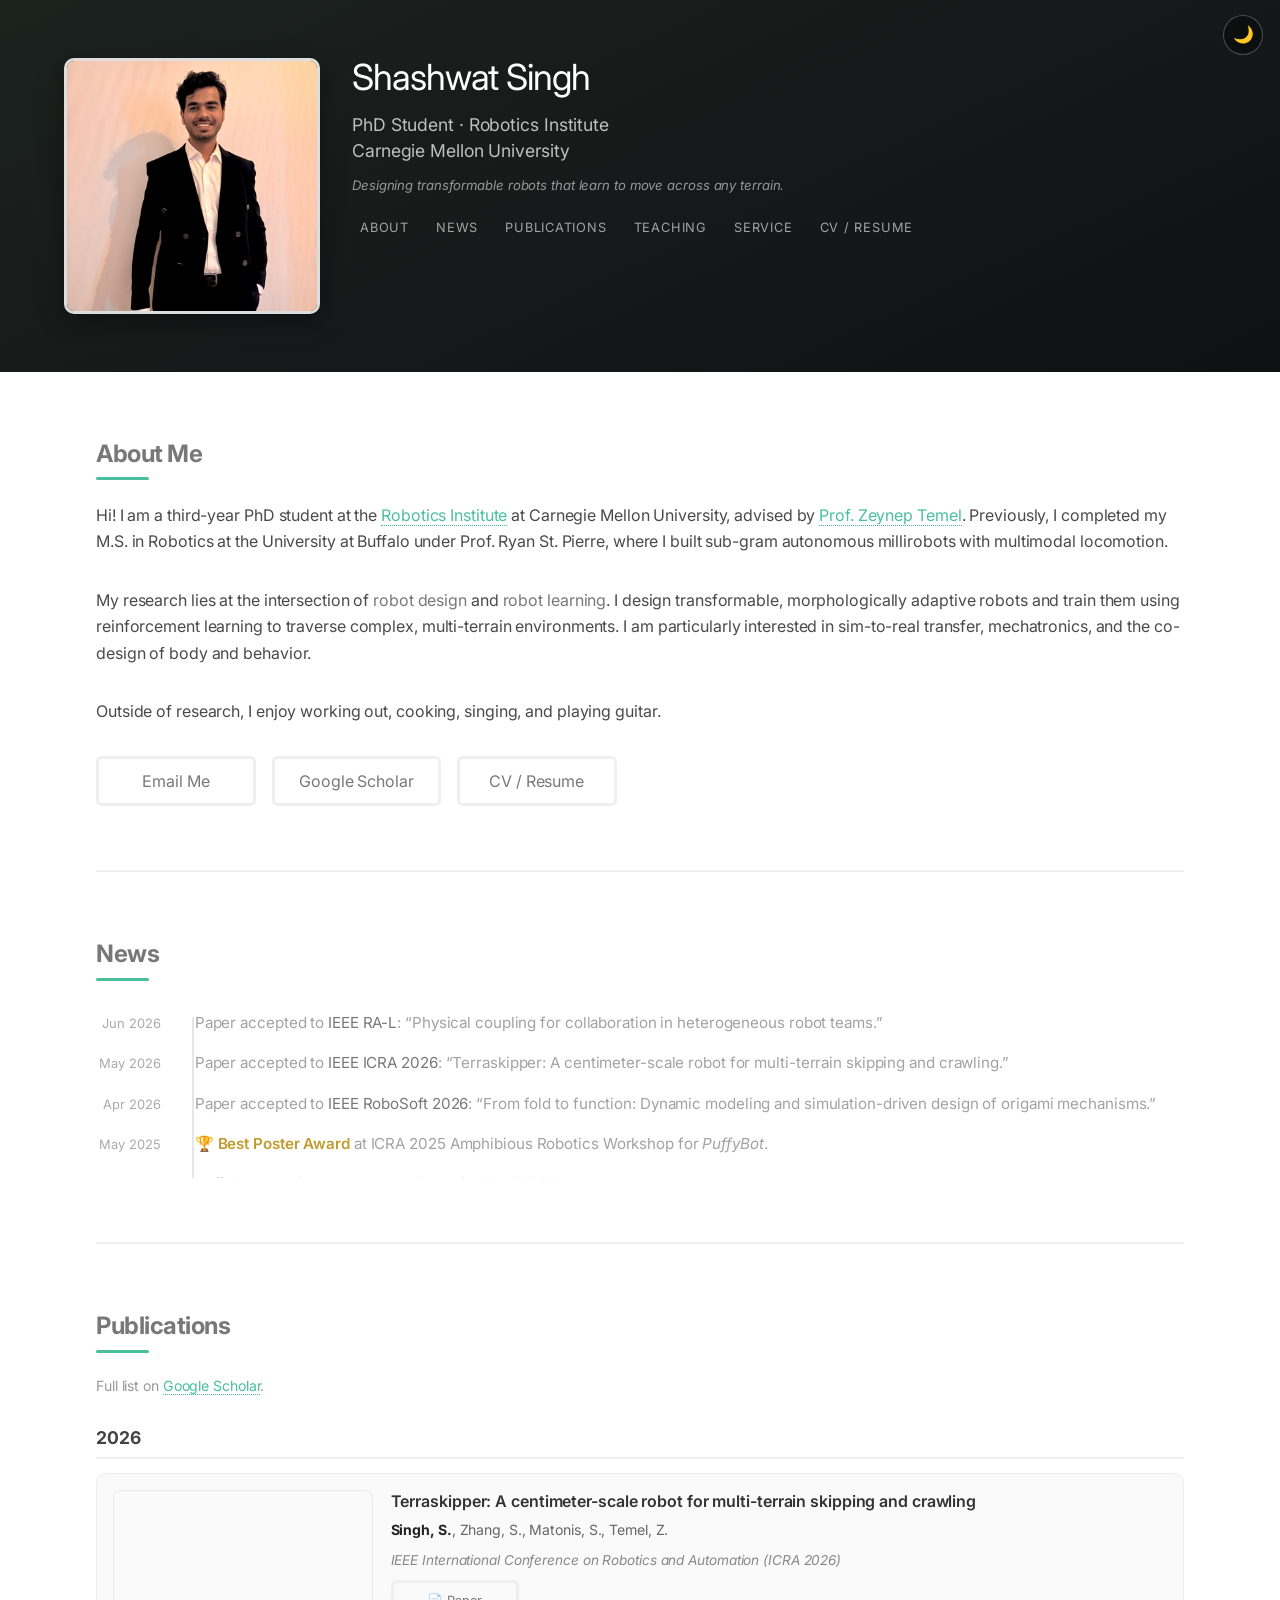
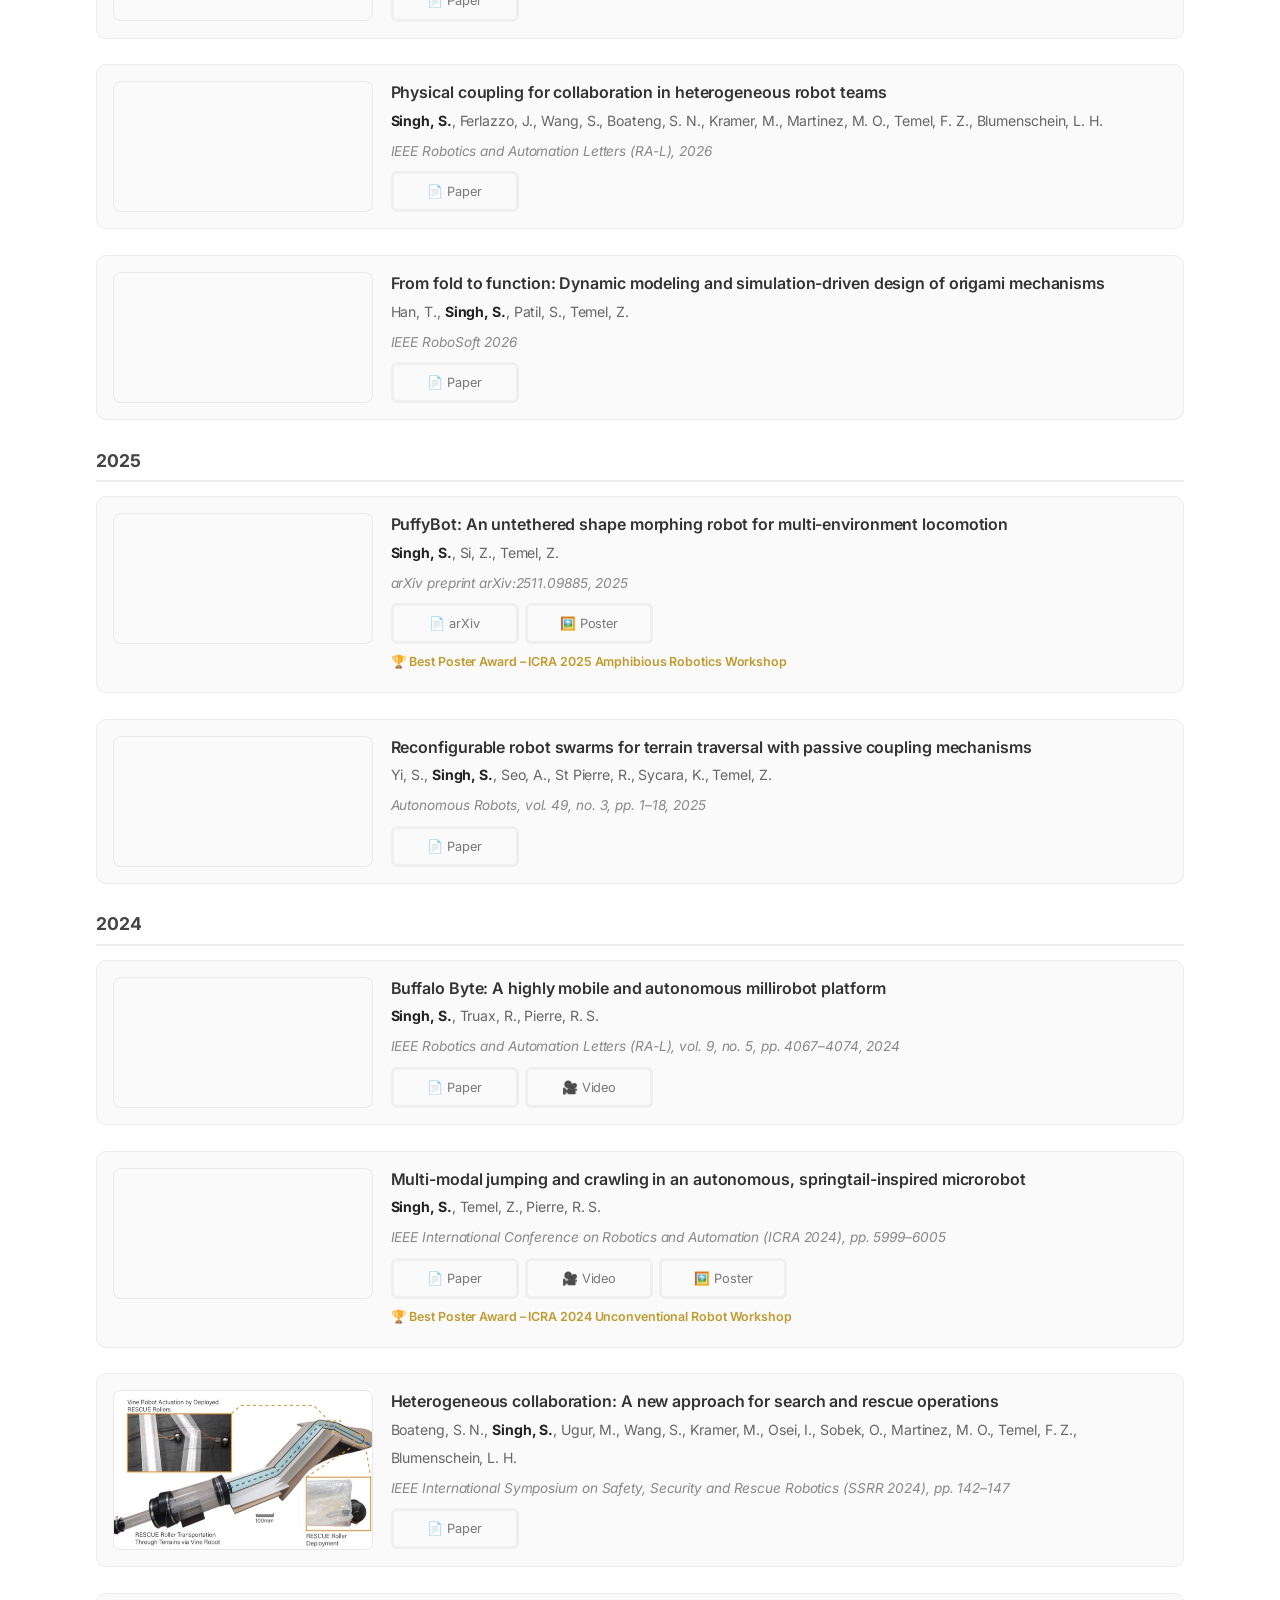
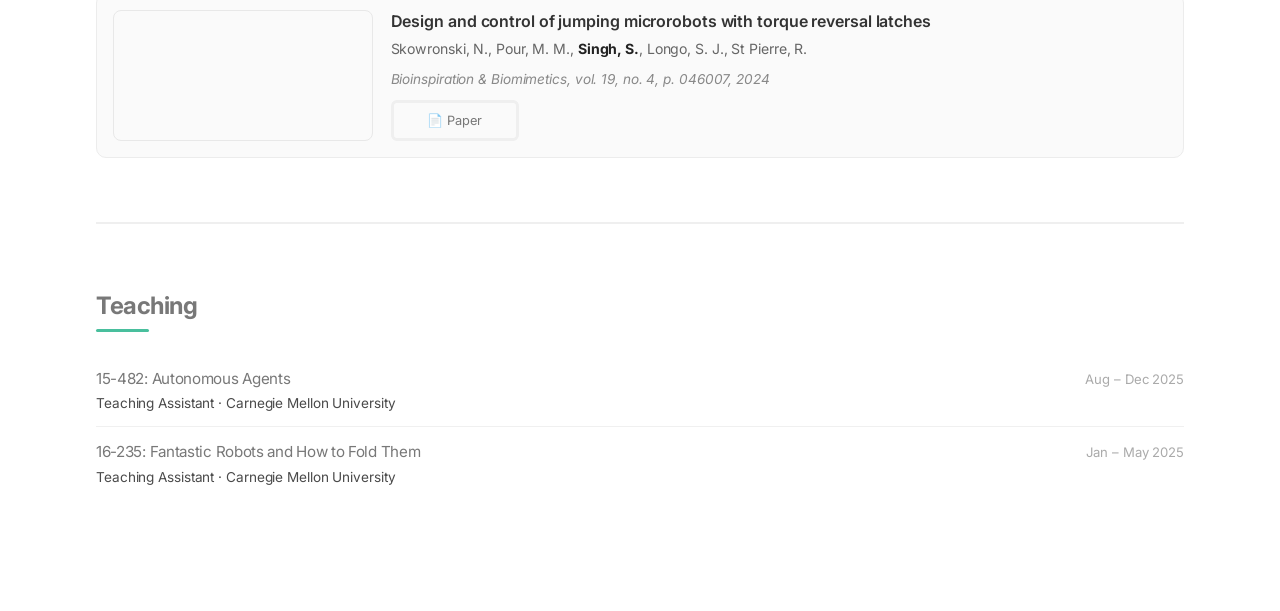
==== commit 7bf3eafd: "new service section" ====
--- a/index.html
+++ b/index.html
@@ -32,462 +32,7 @@
 		<link rel="stylesheet" href="https://fonts.googleapis.com/css2?family=Inter:wght@400;500;600;700;800&display=swap" />
 
 		<link rel="stylesheet" href="assets/css/main.css" />
-		<style>
-			/* ── Dark mode ── */
-			html.dark-mode body {
-				background: #1a1a1a;
-			}
-			html.dark-mode body,
-			html.dark-mode input,
-			html.dark-mode select,
-			html.dark-mode textarea {
-				color: #b8b8b8;
-			}
-			html.dark-mode strong, html.dark-mode b { color: #d0d0d0; }
-			html.dark-mode h1, html.dark-mode h2, html.dark-mode h3,
-			html.dark-mode h4, html.dark-mode h5, html.dark-mode h6 { color: #c8c8c8; }
-			html.dark-mode hr { border-bottom-color: #2a2a2a; }
-			html.dark-mode code { background: #242424; border-color: #333; }
-			html.dark-mode .box { border-color: #2a2a2a; }
-			html.dark-mode ul.alt li { border-top-color: #2a2a2a; }
-			html.dark-mode .button,
-			html.dark-mode input[type="submit"],
-			html.dark-mode input[type="reset"],
-			html.dark-mode input[type="button"] { border-color: #444; color: #aaa !important; }
-			html.dark-mode .button:hover,
-			html.dark-mode input[type="submit"]:hover,
-			html.dark-mode input[type="reset"]:hover,
-			html.dark-mode input[type="button"]:hover { border-color: #49bf9d; color: #49bf9d !important; }
-			html.dark-mode table tbody tr { border-color: #2a2a2a; }
-			html.dark-mode table tbody tr:nth-child(2n+1) { background-color: #242424; }
-			html.dark-mode table th { color: #c0c0c0; }
-			html.dark-mode table thead { border-bottom-color: #2a2a2a; }
-			html.dark-mode #main > section { border-top-color: #2a2a2a; }
-			html.dark-mode header p { color: #888; }
-			/* inline-style overrides */
-			html.dark-mode .news-list li { border-bottom-color: #2a2a2a; }
-			html.dark-mode .pub-year { color: #c0c0c0; border-bottom-color: #2a2a2a; }
-			html.dark-mode .pub-title { color: #d8d8d8; }
-			html.dark-mode .pub-authors { color: #aaa; }
-			html.dark-mode .pub-authors strong { color: #d0d0d0; }
-			html.dark-mode .pub-venue { color: #888; }
-			html.dark-mode .pub-thumb img,
-			html.dark-mode .pub-thumb video { border-color: #2a2a2a; }
-			html.dark-mode .pub-thumb-placeholder { background: #242424; border-color: #333; color: #555; }
-			html.dark-mode .teaching-entry { border-bottom-color: #2a2a2a; }
-			html.dark-mode .teaching-info h4 { color: #c8c8c8; }
-			html.dark-mode .teaching-info p { color: #888; }
-			html.dark-mode .edu-entry h4 { color: #c8c8c8; }
-			html.dark-mode .edu-meta { color: #aaa; }
-			html.dark-mode hr.sec-divider { border-top-color: #2a2a2a; }
-
-			/* ── Toggle button ── */
-			#theme-toggle {
-				position: fixed;
-				top: 0.9em;
-				right: 1em;
-				z-index: 1000;
-				background: rgba(0,0,0,0.35);
-				border: 1px solid rgba(255,255,255,0.25);
-				border-radius: 50%;
-				width: 2.4em;
-				height: 2.4em;
-				cursor: pointer;
-				display: flex;
-				align-items: center;
-				justify-content: center;
-				font-size: 1.05em;
-				line-height: 1;
-				color: #fff;
-				transition: background 0.2s;
-				padding: 0;
-			}
-			#theme-toggle:hover { background: rgba(0,0,0,0.55); }
-
-			/* Navigation in header banner */
-			#header nav {
-				margin-top: 1em;
-			}
-			#header nav ul {
-				list-style: none;
-				padding: 0;
-				margin: 0;
-				display: flex;
-				flex-wrap: wrap;
-				gap: 0.4em 1.2em;
-			}
-			#header nav ul li a {
-				color: rgba(255,255,255,0.6);
-				font-size: 0.8em;
-				text-decoration: none;
-				border-bottom: none;
-				letter-spacing: 0.06em;
-				text-transform: uppercase;
-				transition: color 0.2s;
-			}
-			#header nav ul li a:hover {
-				color: #fff;
-			}
-
-			/* Section spacing */
-			#main section {
-				margin-bottom: 3em;
-			}
-
-			/* News — vertical timeline */
-			.news-list {
-				list-style: none;
-				padding: 0;
-				margin: 0;
-				position: relative;
-			}
-			/* the running line */
-			.news-list::before {
-				content: "";
-				position: absolute;
-				left: 6em;
-				top: 0.9em;
-				bottom: 0.9em;
-				width: 2px;
-				background: #e6e6e6;
-			}
-			.news-list li {
-				position: relative;
-				display: flex;
-				gap: 0;
-				padding: 0.5em 0;
-				align-items: baseline;
-				font-size: 0.95em;
-			}
-			.news-date {
-				width: 6em;
-				min-width: 6em;
-				padding-right: 1em;
-				text-align: right;
-				white-space: nowrap;
-				color: #aaa;
-				font-size: 0.85em;
-				flex-shrink: 0;
-			}
-			.news-list li > span:last-child {
-				flex: 1;
-				padding-left: 1.4em;
-			}
-			.award-badge {
-				font-weight: 600;
-			}
-
-			html.dark-mode .news-list::before { background: #333; }
-
-			/* Scrollable window — ~4 items, scroll for the rest */
-			.news-scroll {
-				max-height: 11em;
-				overflow-y: auto;
-				padding-right: 0.6em;
-				scrollbar-width: thin;
-				scrollbar-color: #cfcfcf transparent;
-			}
-			.news-scroll::-webkit-scrollbar { width: 7px; }
-			.news-scroll::-webkit-scrollbar-thumb {
-				background: #cfcfcf;
-				border-radius: 4px;
-			}
-			.news-scroll::-webkit-scrollbar-track { background: transparent; }
-			html.dark-mode .news-scroll { scrollbar-color: #3a3a3a transparent; }
-			html.dark-mode .news-scroll::-webkit-scrollbar-thumb { background: #3a3a3a; }
-
-			/* Publications */
-			.pub-year {
-				font-size: 1.1em;
-				font-weight: 700;
-				color: #444;
-				margin: 1.5em 0 0.8em;
-				padding-bottom: 0.3em;
-				border-bottom: 2px solid #eee;
-			}
-			.pub-entry {
-				display: flex;
-				gap: 1.2em;
-				margin-bottom: 1.6em;
-				align-items: flex-start;
-			}
-			.pub-thumb {
-				flex: 0 0 260px;
-				width: 260px;
-			}
-			.pub-thumb img {
-				width: 100%;
-				height: 160px;
-				object-fit: cover;
-				border-radius: 6px;
-				display: block;
-				border: 1px solid #e8e8e8;
-			}
-			.pub-thumb video {
-				width: 100%;
-				height: auto;
-				border-radius: 6px;
-				display: block;
-				border: 1px solid #e8e8e8;
-			}
-			.pub-thumb-placeholder {
-				width: 260px;
-				height: 160px;
-				background: #f4f4f4;
-				border: 1px dashed #ccc;
-				border-radius: 6px;
-				display: flex;
-				align-items: center;
-				justify-content: center;
-				color: #bbb;
-				font-size: 2em;
-			}
-			.pub-content {
-				flex: 1;
-				border-left: 3px solid transparent;
-				padding-left: 0.8em;
-				transition: border-color 0.2s;
-			}
-			.pub-entry:hover .pub-content {
-				border-left-color: #49bf9d;
-			}
-			.pub-title {
-				font-weight: 600;
-				color: #333;
-				margin-bottom: 0.2em;
-				line-height: 1.4;
-			}
-			.pub-authors {
-				color: #666;
-				font-size: 0.88em;
-				margin-bottom: 0.15em;
-			}
-			.pub-authors strong {
-				color: #222;
-				font-weight: 700;
-			}
-			.pub-venue {
-				color: #888;
-				font-size: 0.85em;
-				font-style: italic;
-				margin-bottom: 0.4em;
-			}
-			.pub-links {
-				display: flex;
-				flex-wrap: wrap;
-				gap: 0.4em;
-				margin-top: 0.4em;
-				align-items: center;
-			}
-			.pub-badge {
-				display: inline-block;
-				font-size: 0.78em;
-				font-weight: 600;
-				color: #b8860b;
-				margin-top: 0.3em;
-			}
-
-			/* Education */
-			.edu-entry {
-				margin-bottom: 1.2em;
-			}
-			.edu-entry h4 {
-				margin-bottom: 0.1em;
-				color: #333;
-			}
-			.edu-meta {
-				color: #666;
-				font-size: 0.88em;
-				line-height: 1.5;
-			}
-			.edu-period {
-				color: #aaa;
-				font-size: 0.85em;
-			}
-
-			/* Teaching */
-			.teaching-entry {
-				display: flex;
-				justify-content: space-between;
-				align-items: baseline;
-				padding: 0.7em 0;
-				border-bottom: 1px solid #f0f0f0;
-				gap: 1em;
-			}
-			.teaching-entry:last-child {
-				border-bottom: none;
-			}
-			.teaching-info h4 {
-				margin: 0 0 0.1em;
-				font-size: 0.95em;
-			}
-			.teaching-info p {
-				margin: 0;
-				color: #888;
-				font-size: 0.85em;
-			}
-			.teaching-period {
-				color: #aaa;
-				font-size: 0.82em;
-				white-space: nowrap;
-				flex-shrink: 0;
-			}
-
-			hr.sec-divider {
-				border: none;
-				border-top: 1px solid #e8e8e8;
-				margin: 1em 0 1.5em;
-			}
-
-			/* Profile photo — bigger, square */
-			#header .profile-photo {
-				flex: 0 0 11em;
-			}
-			#header .profile-photo img {
-				border-radius: 10px;
-				height: 16em;
-				width: 16em;
-			}
-
-			/* Social icons in header */
-			#header .icons a {
-				color: rgba(255,255,255,0.5);
-			}
-			#header .icons a:hover {
-				color: #fff;
-			}
-
-			/* ─────────────────────────────────────────────
-			   Refined academic polish — typography + cards
-			   ───────────────────────────────────────────── */
-
-			/* Typography: Inter everywhere, calmer reading rhythm */
-			body,
-			input, select, textarea {
-				font-family: "Inter", "Source Sans Pro", Helvetica, sans-serif;
-				letter-spacing: -0.006em;
-			}
-			h1, h2, h3, h4, h5, h6 {
-				font-family: "Inter", "Source Sans Pro", Helvetica, sans-serif;
-				letter-spacing: -0.02em;
-			}
-			#main {
-				font-size: 16px;
-			}
-			#main p, #main li {
-				line-height: 1.65;
-			}
-			#main p {
-				color: #4a4a4a;
-			}
-			html.dark-mode #main p { color: #b0b0b0; }
-
-			/* Section headers: weight + a short accent underline */
-			#main header.major h2,
-			#main > section > h2 {
-				font-weight: 700;
-				font-size: 1.5em;
-				letter-spacing: -0.02em;
-				position: relative;
-				padding-bottom: 0.35em;
-				margin-bottom: 0.9em;
-			}
-			#main header.major h2::after,
-			#main > section > h2::after {
-				content: "";
-				position: absolute;
-				left: 0;
-				bottom: 0;
-				width: 2.2em;
-				height: 3px;
-				border-radius: 3px;
-				background: #49bf9d;
-			}
-
-			/* Smooth anchor scrolling for the nav links */
-			html { scroll-behavior: smooth; }
-
-			/* Publication entries → cards with a soft hover lift */
-			.pub-entry {
-				background: #fafafa;
-				border: 1px solid #ececec;
-				border-radius: 10px;
-				padding: 1em;
-				gap: 1.1em;
-				transition: transform 0.18s ease, box-shadow 0.18s ease, border-color 0.18s ease;
-			}
-			.pub-entry:hover {
-				transform: translateY(-3px);
-				box-shadow: 0 10px 26px rgba(0,0,0,0.08);
-				border-color: #d8d8d8;
-			}
-			.pub-thumb img,
-			.pub-thumb video {
-				border-radius: 8px;
-			}
-			/* Keep the existing green accent, tie it to the card */
-			.pub-content {
-				border-left-width: 0;
-				padding-left: 0;
-			}
-			.pub-entry:hover .pub-content {
-				border-left-color: transparent;
-			}
-
-			html.dark-mode .pub-entry {
-				background: #202020;
-				border-color: #2c2c2c;
-			}
-			html.dark-mode .pub-entry:hover {
-				box-shadow: 0 10px 26px rgba(0,0,0,0.4);
-				border-color: #3a3a3a;
-			}
-
-			/* Buttons: consistent rounding to match cards */
-			.button.small { border-radius: 6px; }
-
-			/* ─────────────────────────────────────────────
-			   Hero banner + color
-			   ───────────────────────────────────────────── */
-
-			/* Teal-tinted gradient over the photo so text/icons pop */
-			#header {
-				background-image:
-					linear-gradient(155deg, rgba(23,54,49,0.35) 0%, rgba(12,16,20,0.86) 100%),
-					url("assets/css/images/overlay.png"),
-					url("images/bg.jpg");
-				background-size: cover, auto, cover;
-				background-position: center, top left, center;
-				background-repeat: no-repeat, repeat, no-repeat;
-			}
-
-			/* Profile photo: soft ring + depth */
-			#header .profile-photo img {
-				border: 3px solid rgba(255,255,255,0.85);
-				box-shadow: 0 8px 24px rgba(0,0,0,0.4);
-			}
-
-			/* Name + role hierarchy */
-			#header h1 {
-				font-weight: 800;
-				letter-spacing: -0.03em;
-			}
-			#header .profile-role {
-				color: rgba(255,255,255,0.72);
-			}
-			.profile-tagline {
-				color: rgba(255,255,255,0.55);
-				font-size: 0.82em;
-				font-style: italic;
-				line-height: 1.5;
-				margin: 0.55em 0 0;
-			}
-
-			/* Unified award accent (amber that sits well beside the teal) */
-			.award-badge, .pub-badge { color: #bf9b30; }
-			html.dark-mode .award-badge,
-			html.dark-mode .pub-badge { color: #d4ad3d; }
-		</style>
+		<link rel="stylesheet" href="assets/css/custom.css" />
 		<script>
 			(function() {
 				var saved = localStorage.getItem('theme');
@@ -527,6 +72,7 @@
 							<li><a href="#news">News</a></li>
 							<li><a href="#publications">Publications</a></li>
 							<li><a href="#teaching">Teaching</a></li>
+							<li><a href="service.html">Service</a></li>
 							<li><a href="assets/docs/resume.pdf" target="_blank">CV / Resume</a></li>
 						</ul>
 					</nav>
@@ -780,6 +326,7 @@
 					<span class="teaching-period">Jan – May 2025</span>
 				</div>
 			</section>
+
 
 			<!-- Education -->
 			<!-- <section id="education">
@@ -855,52 +402,7 @@
 			</div>
 		</footer> -->
 
-		<!-- Dark/light mode toggle -->
-		<script>
-			(function() {
-				var btn = document.getElementById('theme-toggle');
-				var saved = localStorage.getItem('theme');
-				var prefersDark = window.matchMedia && window.matchMedia('(prefers-color-scheme: dark)').matches;
-				var dark = saved ? saved === 'dark' : prefersDark;
-
-				function apply(isDark) {
-					document.documentElement.classList.toggle('dark-mode', isDark);
-					btn.textContent = isDark ? '☀' : '🌙';
-				}
-
-				apply(dark);
-
-				btn.addEventListener('click', function() {
-					dark = !dark;
-					localStorage.setItem('theme', dark ? 'dark' : 'light');
-					apply(dark);
-				});
-			})();
-		</script>
-
-		<!-- Play publication videos only while on screen (and never if reduced-motion is preferred) -->
-		<script>
-			(function() {
-				var reduce = window.matchMedia && window.matchMedia('(prefers-reduced-motion: reduce)').matches;
-				var vids = document.querySelectorAll('.pub-thumb video');
-				if (reduce || !('IntersectionObserver' in window)) return;
-
-				var io = new IntersectionObserver(function(entries) {
-					entries.forEach(function(entry) {
-						var v = entry.target;
-						if (entry.isIntersecting) {
-							if (v.preload !== 'auto') v.preload = 'auto';
-							var p = v.play();
-							if (p && p.catch) p.catch(function(){});
-						} else {
-							v.pause();
-						}
-					});
-				}, { threshold: 0.25 });
-
-				vids.forEach(function(v) { io.observe(v); });
-			})();
-		</script>
+		<script src="assets/js/site.js"></script>
 
 		<!-- Scripts -->
 		<script src="assets/js/jquery.min.js"></script>
--- a/assets/css/custom.css
+++ b/assets/css/custom.css
@@ -0,0 +1,513 @@
+/* ── Dark mode ── */
+html.dark-mode body {
+	background: #1a1a1a;
+}
+html.dark-mode body,
+html.dark-mode input,
+html.dark-mode select,
+html.dark-mode textarea {
+	color: #b8b8b8;
+}
+html.dark-mode strong, html.dark-mode b { color: #d0d0d0; }
+html.dark-mode h1, html.dark-mode h2, html.dark-mode h3,
+html.dark-mode h4, html.dark-mode h5, html.dark-mode h6 { color: #c8c8c8; }
+html.dark-mode hr { border-bottom-color: #2a2a2a; }
+html.dark-mode code { background: #242424; border-color: #333; }
+html.dark-mode .box { border-color: #2a2a2a; }
+html.dark-mode ul.alt li { border-top-color: #2a2a2a; }
+html.dark-mode .button,
+html.dark-mode input[type="submit"],
+html.dark-mode input[type="reset"],
+html.dark-mode input[type="button"] { border-color: #444; color: #aaa !important; }
+html.dark-mode .button:hover,
+html.dark-mode input[type="submit"]:hover,
+html.dark-mode input[type="reset"]:hover,
+html.dark-mode input[type="button"]:hover { border-color: #49bf9d; color: #49bf9d !important; }
+html.dark-mode table tbody tr { border-color: #2a2a2a; }
+html.dark-mode table tbody tr:nth-child(2n+1) { background-color: #242424; }
+html.dark-mode table th { color: #c0c0c0; }
+html.dark-mode table thead { border-bottom-color: #2a2a2a; }
+html.dark-mode #main > section { border-top-color: #2a2a2a; }
+html.dark-mode header p { color: #888; }
+/* inline-style overrides */
+html.dark-mode .news-list li { border-bottom-color: #2a2a2a; }
+html.dark-mode .pub-year { color: #c0c0c0; border-bottom-color: #2a2a2a; }
+html.dark-mode .pub-title { color: #d8d8d8; }
+html.dark-mode .pub-authors { color: #aaa; }
+html.dark-mode .pub-authors strong { color: #d0d0d0; }
+html.dark-mode .pub-venue { color: #888; }
+html.dark-mode .pub-thumb img,
+html.dark-mode .pub-thumb video { border-color: #2a2a2a; }
+html.dark-mode .pub-thumb-placeholder { background: #242424; border-color: #333; color: #555; }
+html.dark-mode .teaching-entry { border-bottom-color: #2a2a2a; }
+html.dark-mode .teaching-info h4 { color: #c8c8c8; }
+html.dark-mode .teaching-info p { color: #888; }
+html.dark-mode .edu-entry h4 { color: #c8c8c8; }
+html.dark-mode .edu-meta { color: #aaa; }
+html.dark-mode hr.sec-divider { border-top-color: #2a2a2a; }
+
+/* ── Toggle button ── */
+#theme-toggle {
+	position: fixed;
+	top: 0.9em;
+	right: 1em;
+	z-index: 1000;
+	background: rgba(0,0,0,0.35);
+	border: 1px solid rgba(255,255,255,0.25);
+	border-radius: 50%;
+	width: 2.4em;
+	height: 2.4em;
+	cursor: pointer;
+	display: flex;
+	align-items: center;
+	justify-content: center;
+	font-size: 1.05em;
+	line-height: 1;
+	color: #fff;
+	transition: background 0.2s;
+	padding: 0;
+}
+#theme-toggle:hover { background: rgba(0,0,0,0.55); }
+
+/* Navigation in header banner */
+#header nav {
+	margin-top: 1em;
+}
+#header nav ul {
+	list-style: none;
+	padding: 0;
+	margin: 0;
+	display: flex;
+	flex-wrap: wrap;
+	gap: 0.4em 1.2em;
+}
+#header nav ul li a {
+	color: rgba(255,255,255,0.6);
+	font-size: 0.8em;
+	text-decoration: none;
+	border-bottom: none;
+	letter-spacing: 0.06em;
+	text-transform: uppercase;
+	transition: color 0.2s;
+}
+#header nav ul li a:hover {
+	color: #fff;
+}
+
+/* Section spacing */
+#main section {
+	margin-bottom: 3em;
+}
+
+/* News — vertical timeline */
+.news-list {
+	list-style: none;
+	padding: 0;
+	margin: 0;
+	position: relative;
+}
+/* the running line */
+.news-list::before {
+	content: "";
+	position: absolute;
+	left: 6em;
+	top: 0.9em;
+	bottom: 0.9em;
+	width: 2px;
+	background: #e6e6e6;
+}
+.news-list li {
+	position: relative;
+	display: flex;
+	gap: 0;
+	padding: 0.5em 0;
+	align-items: baseline;
+	font-size: 0.95em;
+}
+.news-date {
+	width: 6em;
+	min-width: 6em;
+	padding-right: 1em;
+	text-align: right;
+	white-space: nowrap;
+	color: #aaa;
+	font-size: 0.85em;
+	flex-shrink: 0;
+}
+.news-list li > span:last-child {
+	flex: 1;
+	padding-left: 1.4em;
+}
+.award-badge {
+	font-weight: 600;
+}
+
+html.dark-mode .news-list::before { background: #333; }
+
+/* Scrollable window — ~4 items, scroll for the rest */
+.news-scroll {
+	max-height: 11em;
+	overflow-y: auto;
+	padding-right: 0.6em;
+	scrollbar-width: thin;
+	scrollbar-color: #cfcfcf transparent;
+}
+.news-scroll::-webkit-scrollbar { width: 7px; }
+.news-scroll::-webkit-scrollbar-thumb {
+	background: #cfcfcf;
+	border-radius: 4px;
+}
+.news-scroll::-webkit-scrollbar-track { background: transparent; }
+html.dark-mode .news-scroll { scrollbar-color: #3a3a3a transparent; }
+html.dark-mode .news-scroll::-webkit-scrollbar-thumb { background: #3a3a3a; }
+
+/* Publications */
+.pub-year {
+	font-size: 1.1em;
+	font-weight: 700;
+	color: #444;
+	margin: 1.5em 0 0.8em;
+	padding-bottom: 0.3em;
+	border-bottom: 2px solid #eee;
+}
+.pub-entry {
+	display: flex;
+	gap: 1.2em;
+	margin-bottom: 1.6em;
+	align-items: flex-start;
+}
+.pub-thumb {
+	flex: 0 0 260px;
+	width: 260px;
+}
+.pub-thumb img {
+	width: 100%;
+	height: 160px;
+	object-fit: cover;
+	border-radius: 6px;
+	display: block;
+	border: 1px solid #e8e8e8;
+}
+.pub-thumb video {
+	width: 100%;
+	height: auto;
+	border-radius: 6px;
+	display: block;
+	border: 1px solid #e8e8e8;
+}
+.pub-thumb-placeholder {
+	width: 260px;
+	height: 160px;
+	background: #f4f4f4;
+	border: 1px dashed #ccc;
+	border-radius: 6px;
+	display: flex;
+	align-items: center;
+	justify-content: center;
+	color: #bbb;
+	font-size: 2em;
+}
+.pub-content {
+	flex: 1;
+	border-left: 3px solid transparent;
+	padding-left: 0.8em;
+	transition: border-color 0.2s;
+}
+.pub-entry:hover .pub-content {
+	border-left-color: #49bf9d;
+}
+.pub-title {
+	font-weight: 600;
+	color: #333;
+	margin-bottom: 0.2em;
+	line-height: 1.4;
+}
+.pub-authors {
+	color: #666;
+	font-size: 0.88em;
+	margin-bottom: 0.15em;
+}
+.pub-authors strong {
+	color: #222;
+	font-weight: 700;
+}
+.pub-venue {
+	color: #888;
+	font-size: 0.85em;
+	font-style: italic;
+	margin-bottom: 0.4em;
+}
+.pub-links {
+	display: flex;
+	flex-wrap: wrap;
+	gap: 0.4em;
+	margin-top: 0.4em;
+	align-items: center;
+}
+.pub-badge {
+	display: inline-block;
+	font-size: 0.78em;
+	font-weight: 600;
+	color: #b8860b;
+	margin-top: 0.3em;
+}
+
+/* Education */
+.edu-entry {
+	margin-bottom: 1.2em;
+}
+.edu-entry h4 {
+	margin-bottom: 0.1em;
+	color: #333;
+}
+.edu-meta {
+	color: #666;
+	font-size: 0.88em;
+	line-height: 1.5;
+}
+.edu-period {
+	color: #aaa;
+	font-size: 0.85em;
+}
+
+/* Teaching */
+.teaching-entry {
+	display: flex;
+	justify-content: space-between;
+	align-items: baseline;
+	padding: 0.7em 0;
+	border-bottom: 1px solid #f0f0f0;
+	gap: 1em;
+}
+.teaching-entry:last-child {
+	border-bottom: none;
+}
+.teaching-info h4 {
+	margin: 0 0 0.1em;
+	font-size: 0.95em;
+}
+.teaching-info p {
+	margin: 0;
+	color: #888;
+	font-size: 0.85em;
+}
+.teaching-period {
+	color: #aaa;
+	font-size: 0.82em;
+	white-space: nowrap;
+	flex-shrink: 0;
+}
+
+/* Academic Service */
+.service-block {
+	padding: 0.7em 0;
+	border-bottom: 1px solid #f0f0f0;
+}
+.service-block:last-child {
+	border-bottom: none;
+}
+.service-block h4 {
+	margin: 0 0 0.35em;
+	font-size: 0.95em;
+}
+.service-block ul {
+	list-style: none;
+	margin: 0;
+	padding: 0;
+}
+.service-block ul li {
+	padding: 0.15em 0;
+	font-size: 0.9em;
+	color: #666;
+}
+.service-venues {
+	display: flex;
+	flex-wrap: wrap;
+	gap: 0.45em;
+	margin: 0;
+}
+.service-venue {
+	display: inline-block;
+	font-size: 0.82em;
+	font-weight: 600;
+	color: #4a4a4a;
+	background: #fafafa;
+	border: 1px solid #ececec;
+	border-radius: 6px;
+	padding: 0.25em 0.7em;
+}
+.service-note {
+	color: #999;
+	font-size: 0.82em;
+	margin-top: 0.15em;
+}
+html.dark-mode .service-block { border-bottom-color: #2a2a2a; }
+html.dark-mode .service-block h4 { color: #c8c8c8; }
+html.dark-mode .service-block ul li { color: #a0a0a0; }
+html.dark-mode .service-venue {
+	color: #b8b8b8;
+	background: #202020;
+	border-color: #2c2c2c;
+}
+html.dark-mode .service-note { color: #777; }
+
+hr.sec-divider {
+	border: none;
+	border-top: 1px solid #e8e8e8;
+	margin: 1em 0 1.5em;
+}
+
+/* Profile photo — bigger, square */
+#header .profile-photo {
+	flex: 0 0 11em;
+}
+#header .profile-photo img {
+	border-radius: 10px;
+	height: 16em;
+	width: 16em;
+}
+
+/* Social icons in header */
+#header .icons a {
+	color: rgba(255,255,255,0.5);
+}
+#header .icons a:hover {
+	color: #fff;
+}
+
+/* ─────────────────────────────────────────────
+   Refined academic polish — typography + cards
+   ───────────────────────────────────────────── */
+
+/* Typography: Inter everywhere, calmer reading rhythm */
+body,
+input, select, textarea {
+	font-family: "Inter", "Source Sans Pro", Helvetica, sans-serif;
+	letter-spacing: -0.006em;
+}
+h1, h2, h3, h4, h5, h6 {
+	font-family: "Inter", "Source Sans Pro", Helvetica, sans-serif;
+	letter-spacing: -0.02em;
+}
+#main {
+	font-size: 16px;
+}
+#main p, #main li {
+	line-height: 1.65;
+}
+#main p {
+	color: #4a4a4a;
+}
+html.dark-mode #main p { color: #b0b0b0; }
+
+/* Section headers: weight + a short accent underline */
+#main header.major h2,
+#main > section > h2 {
+	font-weight: 700;
+	font-size: 1.5em;
+	letter-spacing: -0.02em;
+	position: relative;
+	padding-bottom: 0.35em;
+	margin-bottom: 0.9em;
+}
+#main header.major h2::after,
+#main > section > h2::after {
+	content: "";
+	position: absolute;
+	left: 0;
+	bottom: 0;
+	width: 2.2em;
+	height: 3px;
+	border-radius: 3px;
+	background: #49bf9d;
+}
+
+/* Smooth anchor scrolling for the nav links */
+html { scroll-behavior: smooth; }
+
+/* Publication entries → cards with a soft hover lift */
+.pub-entry {
+	background: #fafafa;
+	border: 1px solid #ececec;
+	border-radius: 10px;
+	padding: 1em;
+	gap: 1.1em;
+	transition: transform 0.18s ease, box-shadow 0.18s ease, border-color 0.18s ease;
+}
+.pub-entry:hover {
+	transform: translateY(-3px);
+	box-shadow: 0 10px 26px rgba(0,0,0,0.08);
+	border-color: #d8d8d8;
+}
+.pub-thumb img,
+.pub-thumb video {
+	border-radius: 8px;
+}
+/* Keep the existing green accent, tie it to the card */
+.pub-content {
+	border-left-width: 0;
+	padding-left: 0;
+}
+.pub-entry:hover .pub-content {
+	border-left-color: transparent;
+}
+
+html.dark-mode .pub-entry {
+	background: #202020;
+	border-color: #2c2c2c;
+}
+html.dark-mode .pub-entry:hover {
+	box-shadow: 0 10px 26px rgba(0,0,0,0.4);
+	border-color: #3a3a3a;
+}
+
+/* Buttons: consistent rounding to match cards */
+.button.small { border-radius: 6px; }
+
+/* ─────────────────────────────────────────────
+   Hero banner + color
+   ───────────────────────────────────────────── */
+
+/* Teal-tinted gradient over the photo so text/icons pop */
+#header {
+	background-image:
+		linear-gradient(155deg, rgba(23,54,49,0.35) 0%, rgba(12,16,20,0.86) 100%),
+		url("assets/css/images/overlay.png"),
+		url("images/bg.jpg");
+	background-size: cover, auto, cover;
+	background-position: center, top left, center;
+	background-repeat: no-repeat, repeat, no-repeat;
+}
+
+/* Profile photo: soft ring + depth */
+#header .profile-photo img {
+	border: 3px solid rgba(255,255,255,0.85);
+	box-shadow: 0 8px 24px rgba(0,0,0,0.4);
+}
+
+/* Name + role hierarchy */
+#header h1 {
+	font-weight: 800;
+	letter-spacing: -0.03em;
+}
+#header .profile-role {
+	color: rgba(255,255,255,0.72);
+}
+.profile-tagline {
+	color: rgba(255,255,255,0.55);
+	font-size: 0.82em;
+	font-style: italic;
+	line-height: 1.5;
+	margin: 0.55em 0 0;
+}
+
+/* Unified award accent (amber that sits well beside the teal) */
+.award-badge, .pub-badge { color: #bf9b30; }
+html.dark-mode .award-badge,
+html.dark-mode .pub-badge { color: #d4ad3d; }
+
+/* Current page in nav */
+#header nav ul li a.nav-current {
+	color: #49bf9d;
+	border-bottom: 1px solid rgba(73,191,157,0.6);
+}
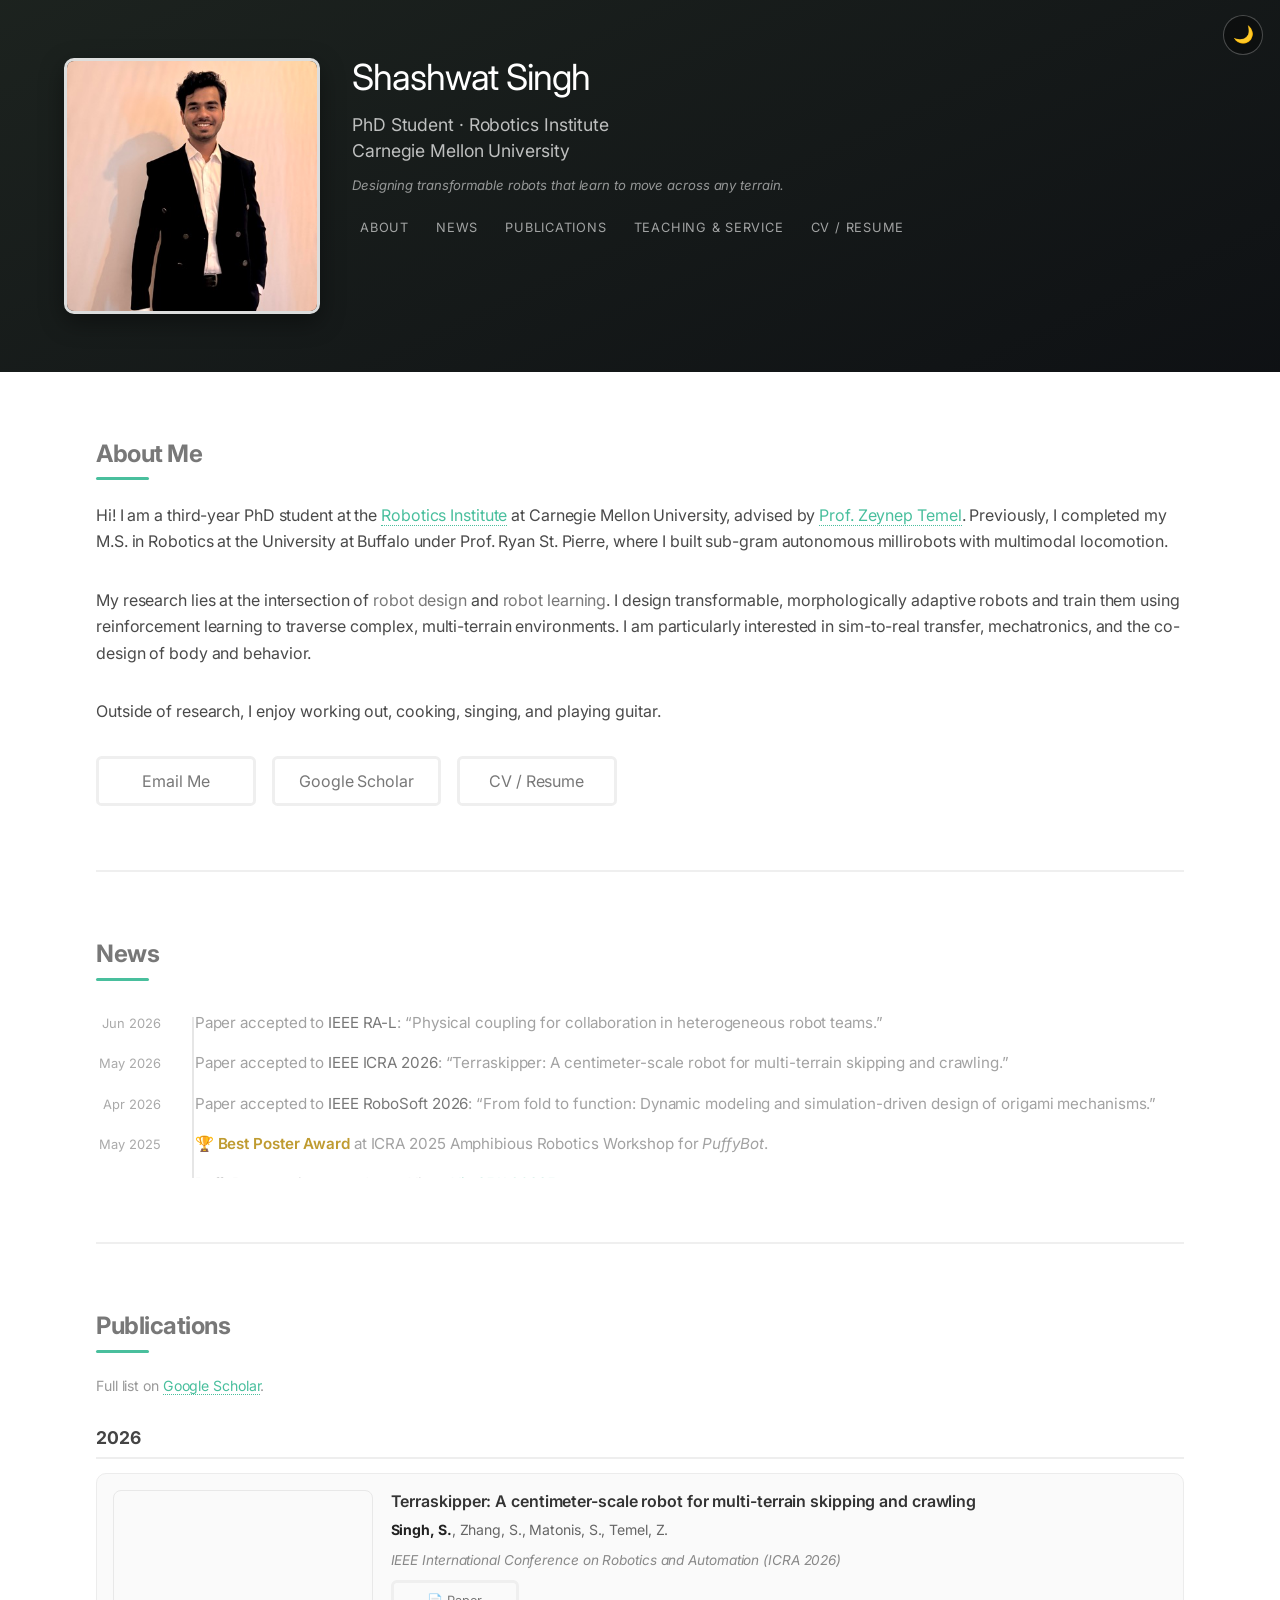
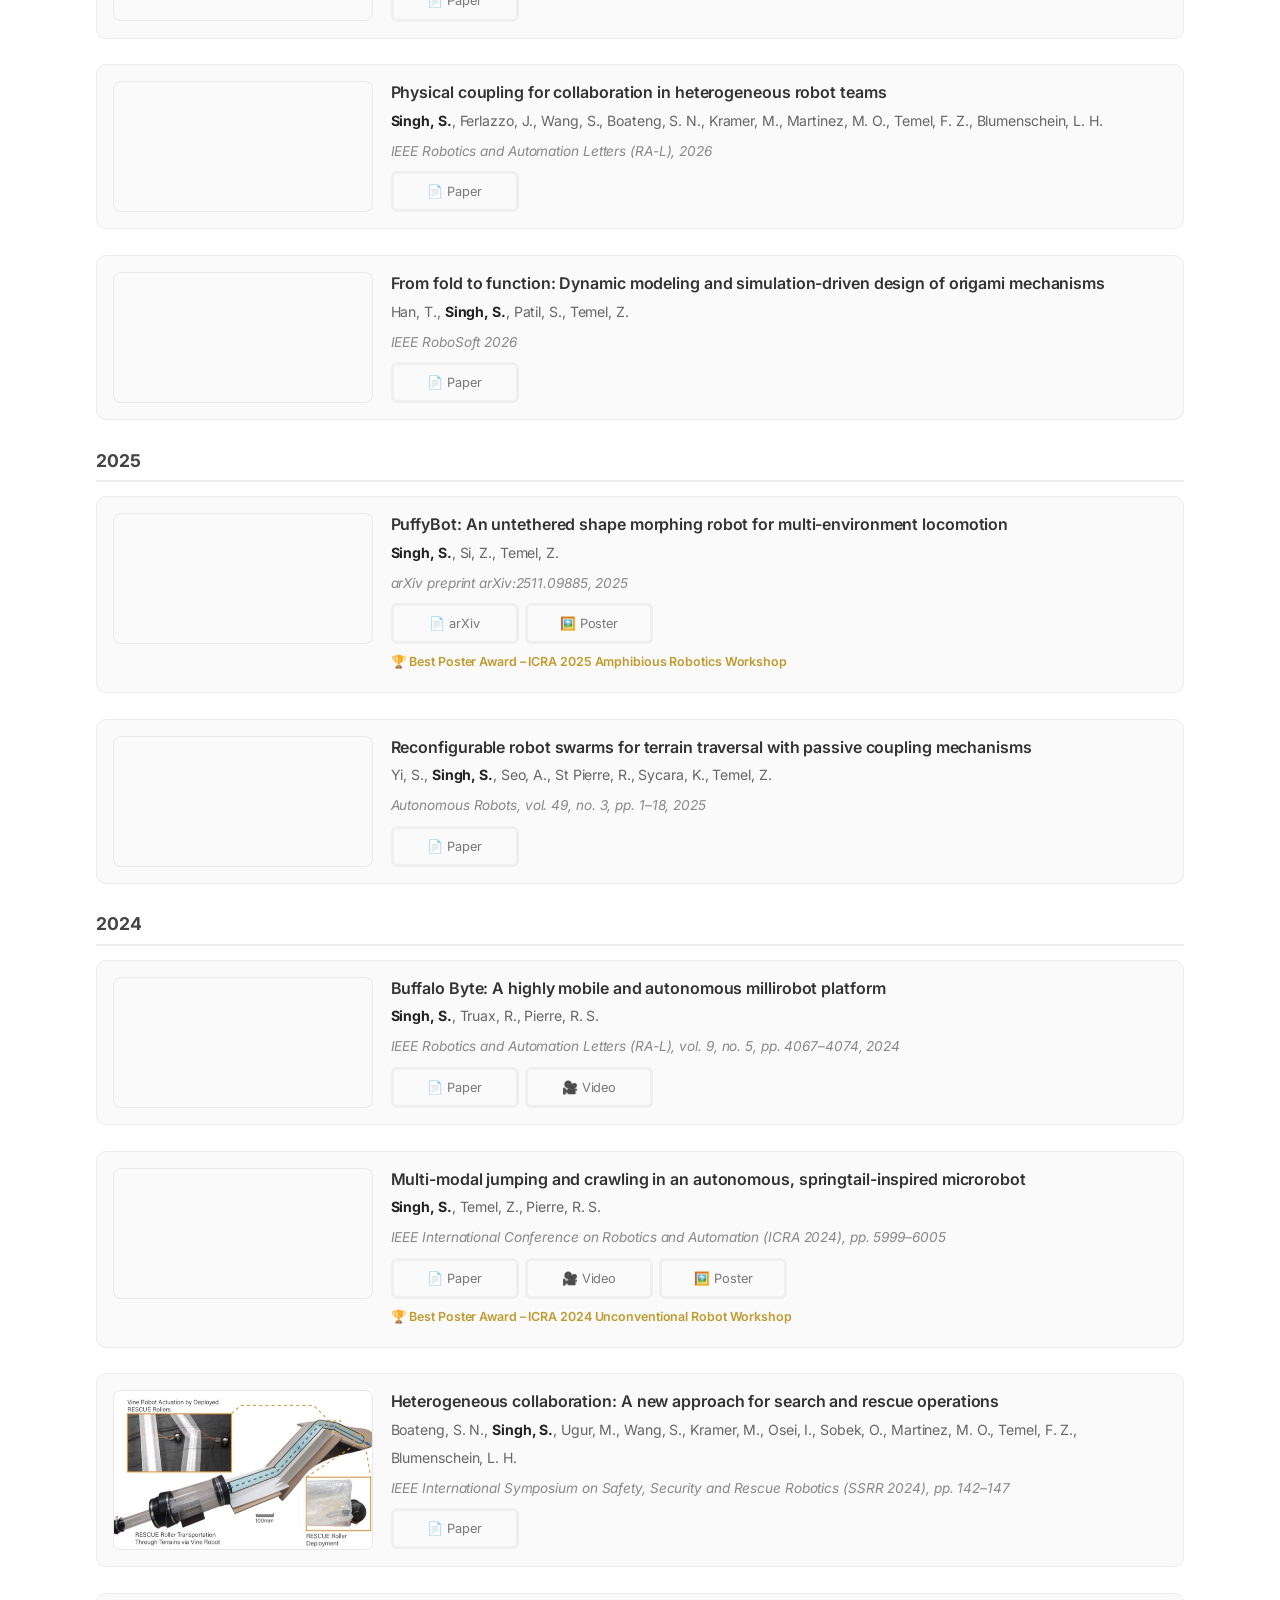
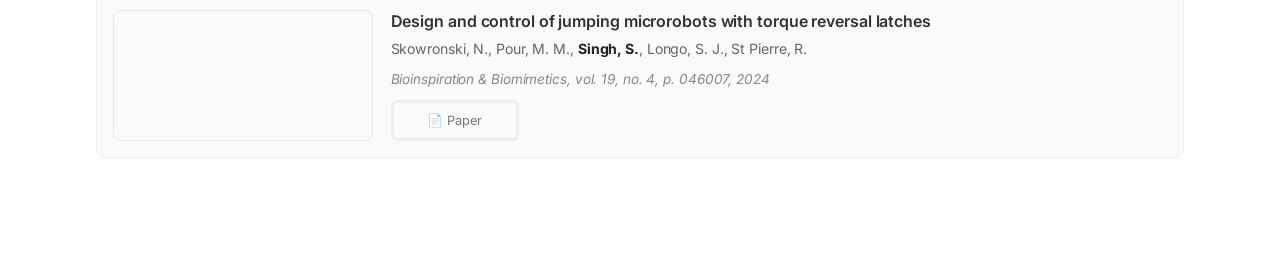
==== commit 006ed3b5: "mentoring information" ====
--- a/index.html
+++ b/index.html
@@ -71,8 +71,7 @@
 							<li><a href="#about">About</a></li>
 							<li><a href="#news">News</a></li>
 							<li><a href="#publications">Publications</a></li>
-							<li><a href="#teaching">Teaching</a></li>
-							<li><a href="service.html">Service</a></li>
+							<li><a href="teaching-service.html">Teaching &amp; Service</a></li>
 							<li><a href="assets/docs/resume.pdf" target="_blank">CV / Resume</a></li>
 						</ul>
 					</nav>
@@ -305,25 +304,6 @@
 							<a href="https://iopscience.iop.org/article/10.1088/1748-3190/ad46b9/meta" class="button small">📄 Paper</a>
 						</div>
 					</div>
-				</div>
-			</section>
-
-			<!-- Teaching -->
-			<section id="teaching">
-				<h2>Teaching</h2>
-				<div class="teaching-entry">
-					<div class="teaching-info">
-						<h4>15-482: Autonomous Agents</h4>
-						<p>Teaching Assistant &middot; Carnegie Mellon University</p>
-					</div>
-					<span class="teaching-period">Aug – Dec 2025</span>
-				</div>
-				<div class="teaching-entry">
-					<div class="teaching-info">
-						<h4>16-235: Fantastic Robots and How to Fold Them</h4>
-						<p>Teaching Assistant &middot; Carnegie Mellon University</p>
-					</div>
-					<span class="teaching-period">Jan – May 2025</span>
 				</div>
 			</section>
 
--- a/assets/css/custom.css
+++ b/assets/css/custom.css
@@ -511,3 +511,17 @@
 	color: #49bf9d;
 	border-bottom: 1px solid rgba(73,191,157,0.6);
 }
+
+/* Mentoring / talks list entries with a sub-line */
+.service-block ul li:has(.service-note) {
+	padding: 0.4em 0;
+}
+.service-note a {
+	color: inherit;
+	border-bottom: 1px dotted rgba(0,0,0,0.2);
+}
+.service-note a:hover {
+	color: #49bf9d;
+	border-bottom-color: #49bf9d;
+}
+html.dark-mode .service-note a { border-bottom-color: rgba(255,255,255,0.2); }
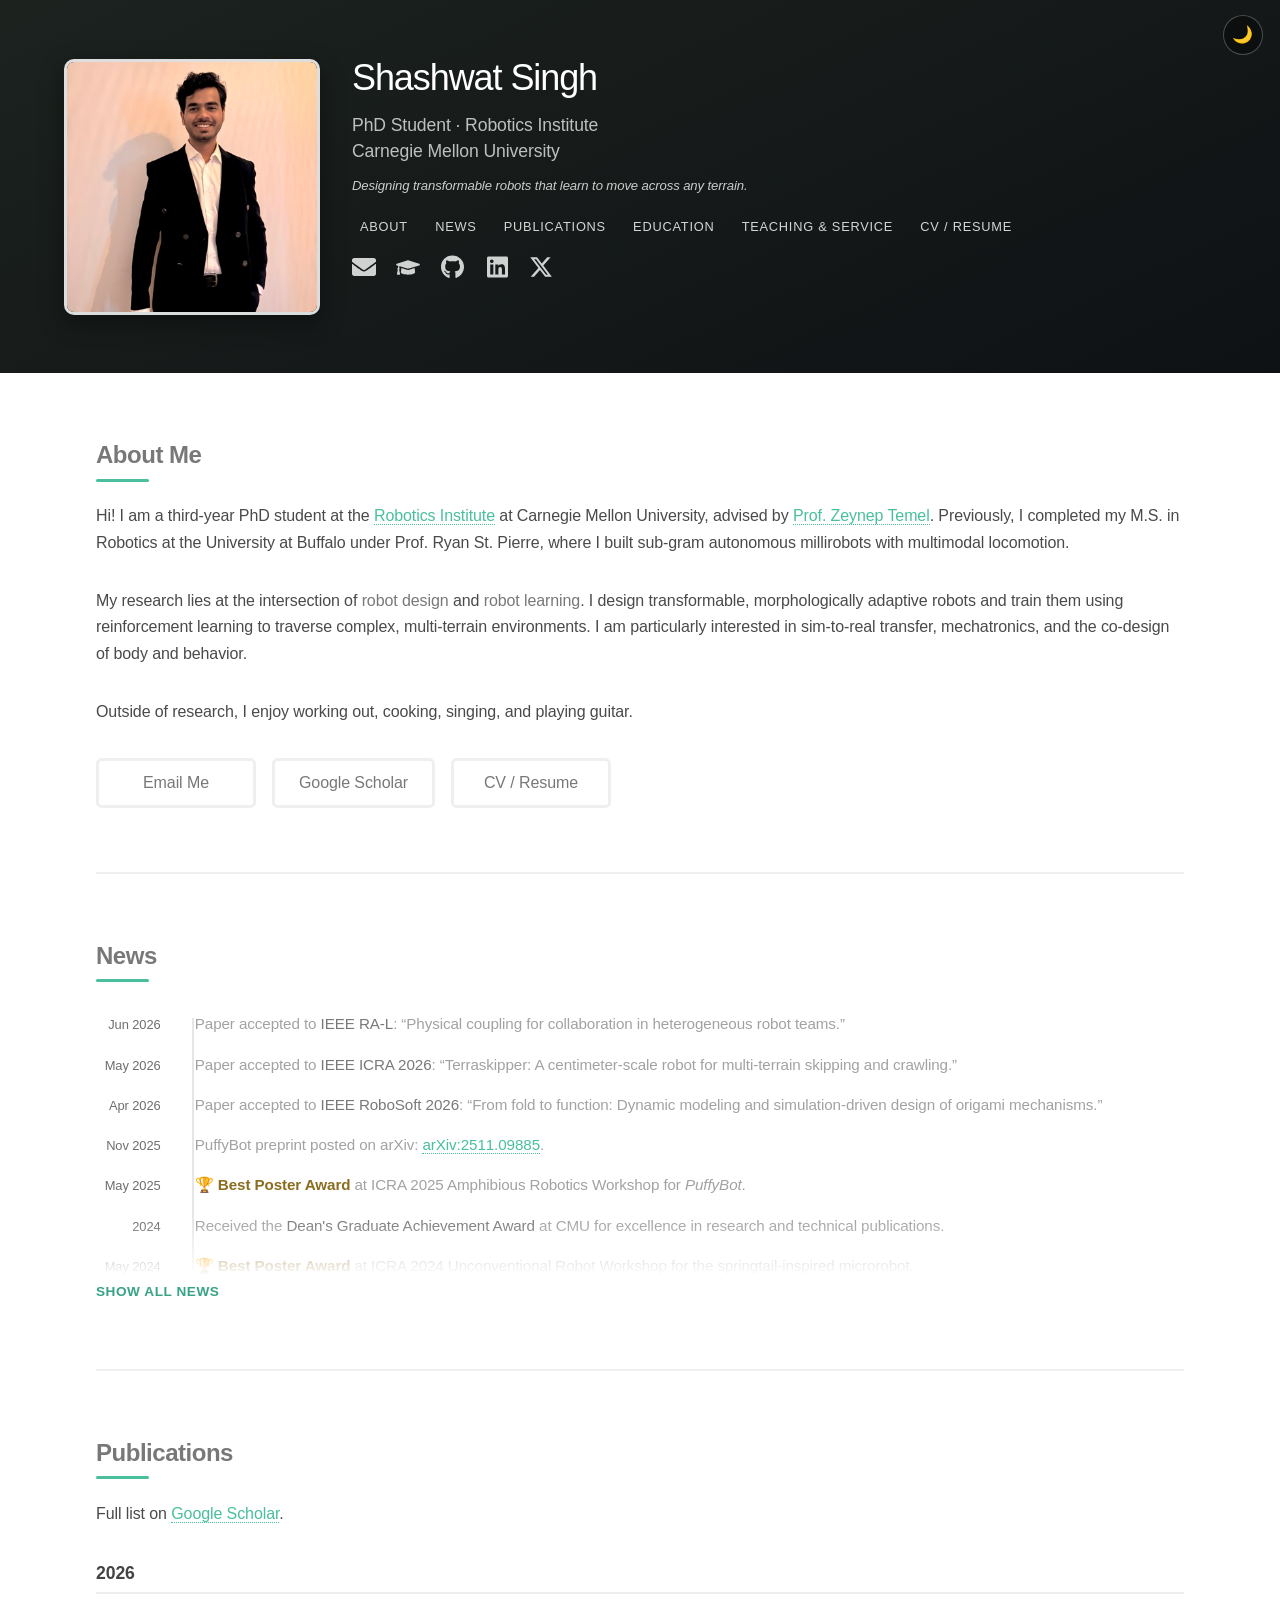
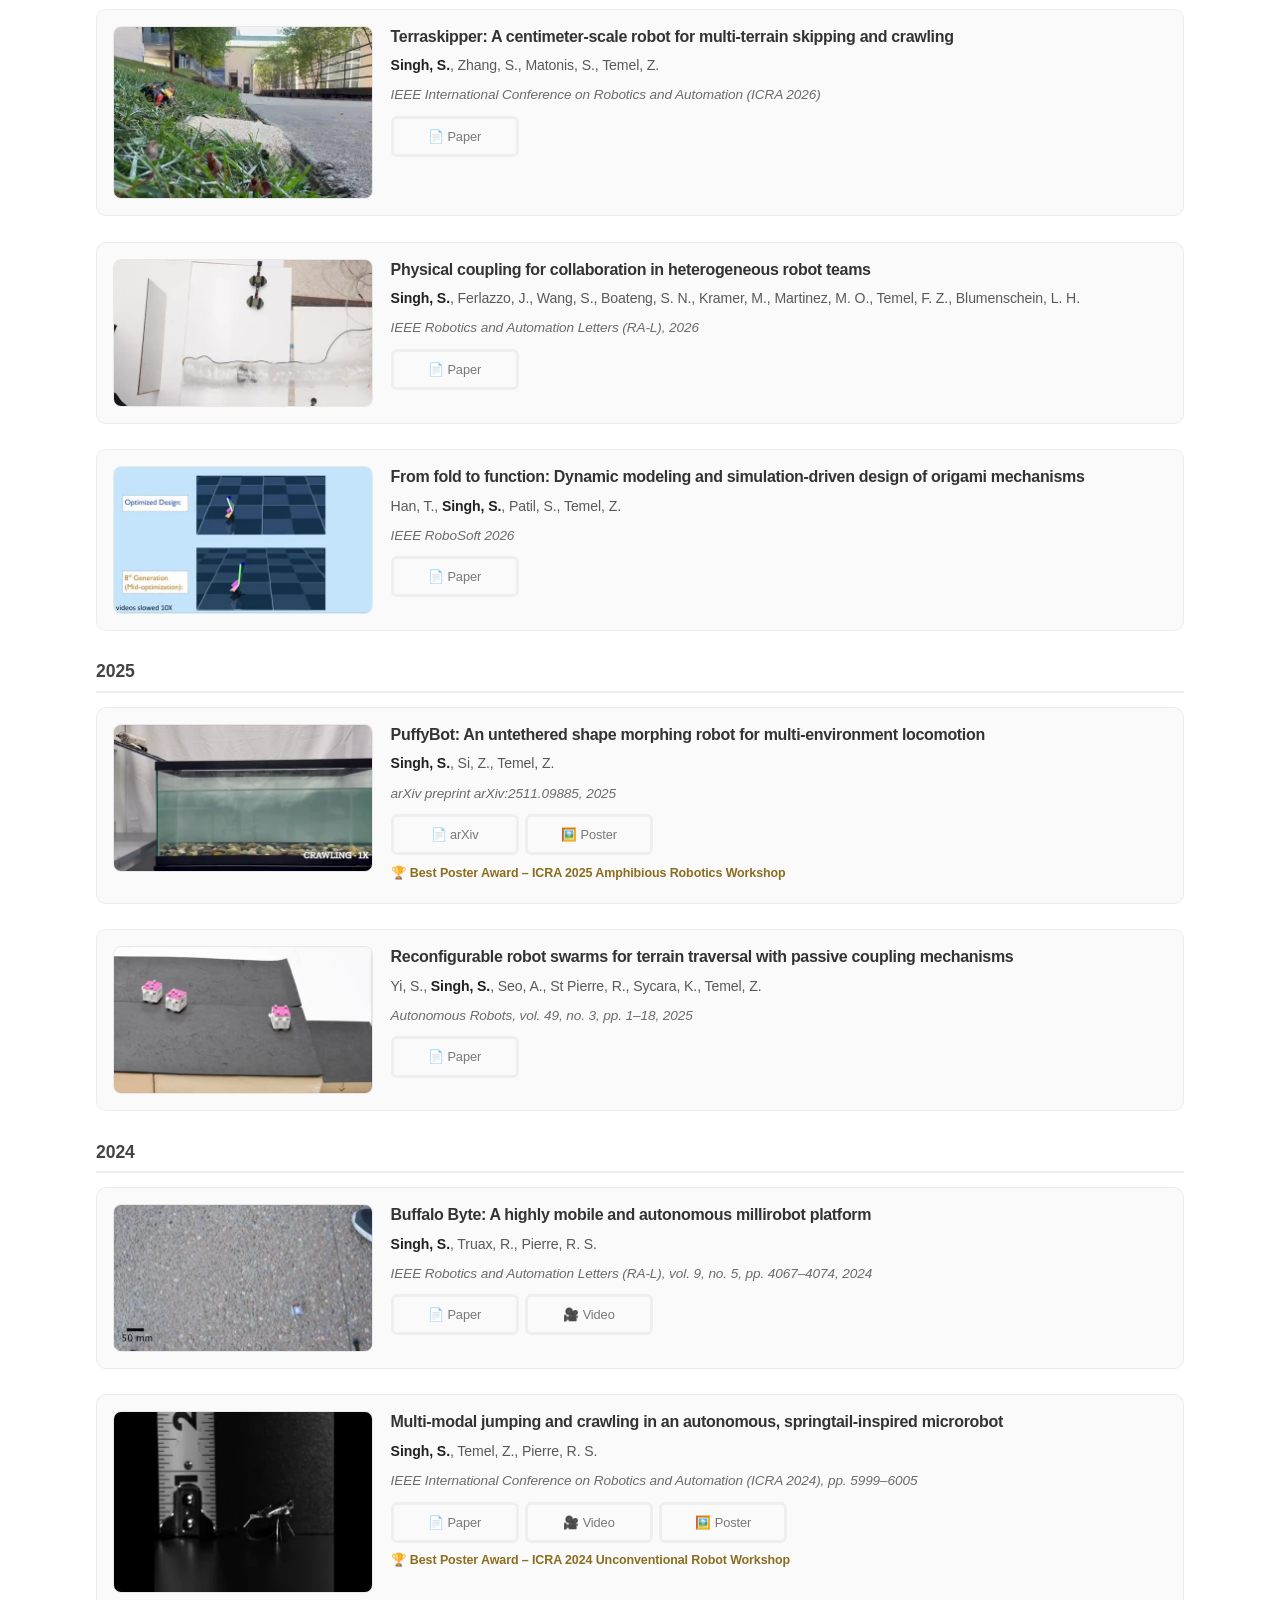
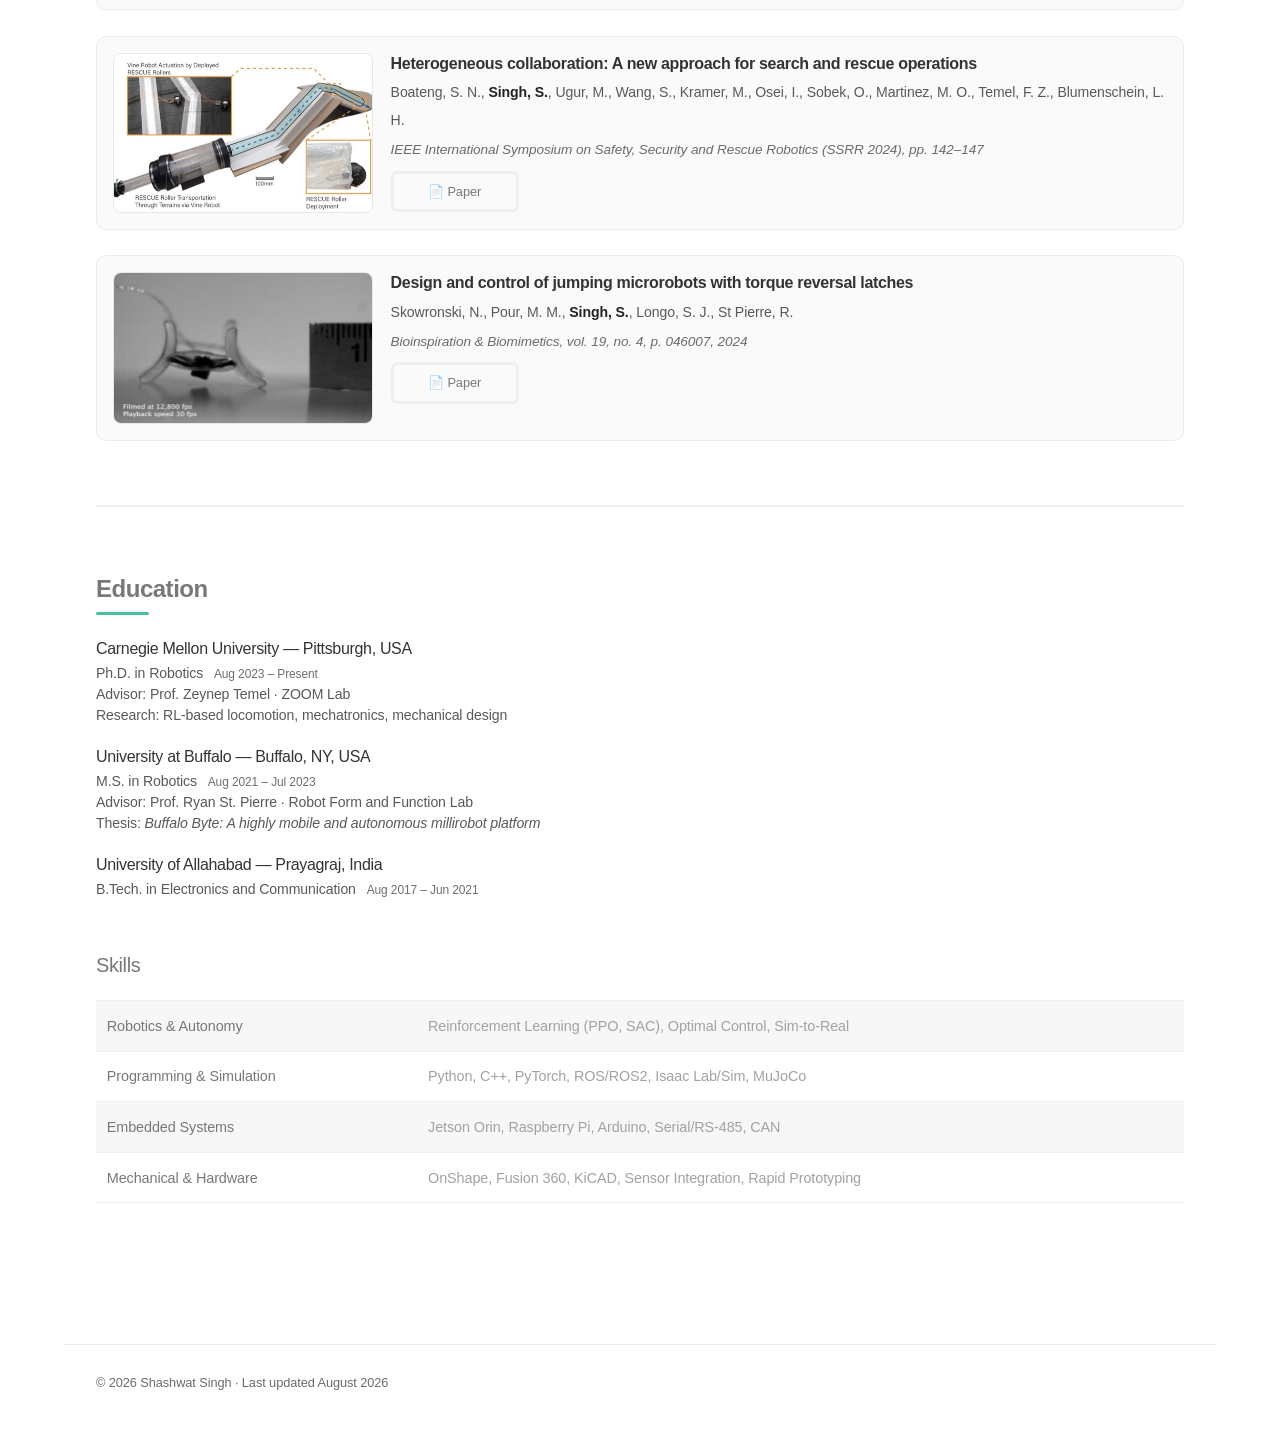
==== commit 0f3b553d: "Site overhaul: responsive layout, performance, accessibility, SEO Layout and responsiveness: - Add b" ====
--- a/index.html
+++ b/index.html
@@ -4,32 +4,66 @@
 		<title>Shashwat Singh</title>
 		<meta charset="utf-8" />
 		<meta name="viewport" content="width=device-width, initial-scale=1" />
+		<meta name="color-scheme" content="light dark" />
+		<meta name="theme-color" content="#ffffff" media="(prefers-color-scheme: light)" />
+		<meta name="theme-color" content="#1a1a1a" media="(prefers-color-scheme: dark)" />
 
 		<!-- SEO -->
 		<meta name="description" content="Shashwat Singh is a PhD student at the Robotics Institute, Carnegie Mellon University, working at the intersection of robot design and robot learning — transformable robots, RL-based locomotion, and sim-to-real transfer." />
 		<meta name="author" content="Shashwat Singh" />
-		<link rel="canonical" href="https://shashwatsing.github.io/shashwat/" />
+		<link rel="canonical" href="https://shashwatsing.github.io/" />
 
 		<!-- Open Graph / social sharing -->
 		<meta property="og:type" content="website" />
 		<meta property="og:title" content="Shashwat Singh — Robotics PhD, CMU" />
 		<meta property="og:description" content="PhD student at CMU's Robotics Institute working on transformable robots, RL-based locomotion, and sim-to-real transfer." />
-		<meta property="og:image" content="https://shashwatsing.github.io/shashwat/images/shashwat.JPG" />
-		<meta property="og:url" content="https://shashwatsing.github.io/shashwat/" />
+		<meta property="og:image" content="https://shashwatsing.github.io/images/social-card.jpg" />
+		<meta property="og:url" content="https://shashwatsing.github.io/" />
+		<meta property="og:image:width" content="1200" />
+		<meta property="og:image:height" content="630" />
 
 		<!-- Twitter Card -->
 		<meta name="twitter:card" content="summary_large_image" />
 		<meta name="twitter:title" content="Shashwat Singh — Robotics PhD, CMU" />
 		<meta name="twitter:description" content="PhD student at CMU's Robotics Institute working on transformable robots, RL-based locomotion, and sim-to-real transfer." />
-		<meta name="twitter:image" content="https://shashwatsing.github.io/shashwat/images/shashwat.JPG" />
+		<meta name="twitter:image" content="https://shashwatsing.github.io/images/social-card.jpg" />
 
 		<!-- Favicon (inline SVG, no extra file needed) -->
 		<link rel="icon" href="data:image/svg+xml,%3Csvg xmlns='http://www.w3.org/2000/svg' viewBox='0 0 100 100'%3E%3Crect width='100' height='100' rx='20' fill='%2349bf9d'/%3E%3Ctext x='50' y='68' font-size='60' font-family='Arial,sans-serif' font-weight='bold' text-anchor='middle' fill='white'%3ES%3C/text%3E%3C/svg%3E" />
 
-		<!-- Typography -->
-		<link rel="preconnect" href="https://fonts.googleapis.com" />
-		<link rel="preconnect" href="https://fonts.gstatic.com" crossorigin />
-		<link rel="stylesheet" href="https://fonts.googleapis.com/css2?family=Inter:wght@400;500;600;700;800&display=swap" />
+		<!-- Typography (self-hosted Inter — no third-party request) -->
+		<link rel="preload" href="assets/webfonts/inter-latin.woff2" as="font" type="font/woff2" crossorigin />
+		<link rel="stylesheet" href="assets/css/fonts.css" />
+
+		<!-- Structured data -->
+		<script type="application/ld+json">
+		{
+			"@context": "https://schema.org",
+			"@type": "Person",
+			"name": "Shashwat Singh",
+			"url": "https://shashwatsing.github.io/",
+			"image": "https://shashwatsing.github.io/images/social-card.jpg",
+			"email": "mailto:shashwa3@andrew.cmu.edu",
+			"jobTitle": "PhD Student",
+			"description": "PhD student at the Robotics Institute, Carnegie Mellon University, working at the intersection of robot design and robot learning.",
+			"affiliation": {
+				"@type": "Organization",
+				"name": "Robotics Institute, Carnegie Mellon University",
+				"url": "https://www.ri.cmu.edu/"
+			},
+			"alumniOf": [
+				{ "@type": "Organization", "name": "University at Buffalo" },
+				{ "@type": "Organization", "name": "University of Allahabad" }
+			],
+			"knowsAbout": ["Robotics", "Reinforcement Learning", "Robot Design", "Sim-to-Real Transfer", "Millirobots"],
+			"sameAs": [
+				"https://scholar.google.com/citations?user=gsQYr64AAAAJ&hl=en",
+				"https://github.com/shashwatsing",
+				"https://www.linkedin.com/in/shashwat-1singh",
+				"https://x.com/ShashwatRa"
+			]
+		}
+		</script>
 
 		<link rel="stylesheet" href="assets/css/main.css" />
 		<link rel="stylesheet" href="assets/css/custom.css" />
@@ -45,7 +79,9 @@
 	</head>
 	<body class="is-preload">
 
-		<button id="theme-toggle" aria-label="Toggle dark/light mode">🌙</button>
+		<a class="skip-link" href="#main">Skip to content</a>
+
+		<button id="theme-toggle" type="button" aria-pressed="false" aria-label="Switch to dark mode">🌙</button>
 
 		<!-- Header Banner -->
 		<header id="header">
@@ -71,8 +107,9 @@
 							<li><a href="#about">About</a></li>
 							<li><a href="#news">News</a></li>
 							<li><a href="#publications">Publications</a></li>
+							<li><a href="#education">Education</a></li>
 							<li><a href="teaching-service.html">Teaching &amp; Service</a></li>
-							<li><a href="assets/docs/resume.pdf" target="_blank">CV / Resume</a></li>
+							<li><a href="assets/docs/resume.pdf" target="_blank" rel="noopener">CV / Resume</a></li>
 						</ul>
 					</nav>
 					<ul class="icons" style="margin-top: 0.9em;">
@@ -87,7 +124,7 @@
 		</header>
 
 		<!-- Main -->
-		<div id="main">
+		<main id="main">
 
 			<!-- About -->
 			<section id="about">
@@ -111,14 +148,14 @@
 				<ul class="actions" style="margin-top: 1.5em;">
 					<li><a href="mailto:shashwa3@andrew.cmu.edu" class="button">Email Me</a></li>
 					<li><a href="https://scholar.google.com/citations?user=gsQYr64AAAAJ&hl=en" class="button">Google Scholar</a></li>
-					<li><a href="assets/docs/resume.pdf" class="button" target="_blank">CV / Resume</a></li>
+					<li><a href="assets/docs/resume.pdf" class="button" target="_blank" rel="noopener">CV / Resume</a></li>
 				</ul>
 
 			</section>
 
 			<!-- News -->
-			<section id="news">
-				<h2>News</h2>
+			<section id="news" aria-labelledby="news-heading">
+				<h2 id="news-heading">News</h2>
 				<div class="news-scroll">
 				<ul class="news-list">
 					<li>
@@ -134,14 +171,14 @@
 						<span>Paper accepted to <strong>IEEE RoboSoft 2026</strong>: &ldquo;From fold to function: Dynamic modeling and simulation-driven design of origami mechanisms.&rdquo;</span>
 					</li>
 					<li>
+						<span class="news-date">Nov 2025</span>
+						<span>PuffyBot preprint posted on arXiv: <a href="https://arxiv.org/abs/2511.09885">arXiv:2511.09885</a>.</span>
+					</li>
+					<li>
 						<span class="news-date">May 2025</span>
 						<span><span class="award-badge">🏆 Best Poster Award</span> at ICRA 2025 Amphibious Robotics Workshop for <em>PuffyBot</em>.</span>
 					</li>
 					<li>
-						<span class="news-date">Nov 2024</span>
-						<span>PuffyBot preprint posted on arXiv: <a href="https://arxiv.org/abs/2511.09885">arXiv:2511.09885</a>.</span>
-					</li>
-					<li>
 						<span class="news-date">2024</span>
 						<span>Received the <strong>Dean's Graduate Achievement Award</strong> at CMU for excellence in research and technical publications.</span>
 					</li>
@@ -159,12 +196,13 @@
 					</li>
 				</ul>
 				</div>
+				<button id="news-toggle" type="button" aria-expanded="false" hidden>Show all news</button>
 			</section>
 
 			<!-- Publications -->
-			<section id="publications">
-				<h2>Publications</h2>
-				<p style="color:#999; font-size:0.88em; margin-bottom: 0.5em;">
+			<section id="publications" aria-labelledby="pubs-heading">
+				<h2 id="pubs-heading">Publications</h2>
+				<p class="pub-note">
 					Full list on <a href="https://scholar.google.com/citations?user=gsQYr64AAAAJ&hl=en">Google Scholar</a>.
 				</p>
 
@@ -172,10 +210,10 @@
 
 				<div class="pub-entry">
 					<div class="pub-thumb">
-						<video src="images/thumbs/terraskipper_compress.mp4" loop muted playsinline preload="metadata"></video>
-					</div>
-					<div class="pub-content">
-						<div class="pub-title">Terraskipper: A centimeter-scale robot for multi-terrain skipping and crawling</div>
+						<video src="images/thumbs/terraskipper_compress.mp4" poster="images/thumbs/posters/terraskipper_compress.jpg" width="520" height="346" loop muted playsinline preload="none" aria-hidden="true"></video>
+					</div>
+					<div class="pub-content">
+						<h3 class="pub-title">Terraskipper: A centimeter-scale robot for multi-terrain skipping and crawling</h3>
 						<div class="pub-authors"><strong>Singh, S.</strong>, Zhang, S., Matonis, S., Temel, Z.</div>
 						<div class="pub-venue">IEEE International Conference on Robotics and Automation (ICRA 2026)</div>
 						<div class="pub-links">
@@ -186,10 +224,10 @@
 
 				<div class="pub-entry">
 					<div class="pub-thumb">
-						<video src="images/thumbs/physical_coupling.mp4" loop muted playsinline preload="metadata"></video>
-					</div>
-					<div class="pub-content">
-						<div class="pub-title">Physical coupling for collaboration in heterogeneous robot teams</div>
+						<video src="images/thumbs/physical_coupling.mp4" poster="images/thumbs/posters/physical_coupling.jpg" width="720" height="406" loop muted playsinline preload="none" aria-hidden="true"></video>
+					</div>
+					<div class="pub-content">
+						<h3 class="pub-title">Physical coupling for collaboration in heterogeneous robot teams</h3>
 						<div class="pub-authors"><strong>Singh, S.</strong>, Ferlazzo, J., Wang, S., Boateng, S. N., Kramer, M., Martinez, M. O., Temel, F. Z., Blumenschein, L. H.</div>
 						<div class="pub-venue">IEEE Robotics and Automation Letters (RA-L), 2026</div>
 						<div class="pub-links">
@@ -200,10 +238,10 @@
 
 				<div class="pub-entry">
 					<div class="pub-thumb">
-						<video src="images/thumbs/ftf.mp4" loop muted playsinline preload="metadata"></video>
-					</div>
-					<div class="pub-content">
-						<div class="pub-title">From fold to function: Dynamic modeling and simulation-driven design of origami mechanisms</div>
+						<video src="images/thumbs/ftf.mp4" poster="images/thumbs/posters/ftf.jpg" width="720" height="406" loop muted playsinline preload="none" aria-hidden="true"></video>
+					</div>
+					<div class="pub-content">
+						<h3 class="pub-title">From fold to function: Dynamic modeling and simulation-driven design of origami mechanisms</h3>
 						<div class="pub-authors">Han, T., <strong>Singh, S.</strong>, Patil, S., Temel, Z.</div>
 						<div class="pub-venue">IEEE RoboSoft 2026</div>
 						<div class="pub-links">
@@ -216,10 +254,10 @@
 
 				<div class="pub-entry">
 					<div class="pub-thumb">
-						<video src="images/thumbs/puffy.mp4" loop muted playsinline preload="metadata"></video>
-					</div>
-					<div class="pub-content">
-						<div class="pub-title">PuffyBot: An untethered shape morphing robot for multi-environment locomotion</div>
+						<video src="images/thumbs/puffy.mp4" poster="images/thumbs/posters/puffy.jpg" width="720" height="406" loop muted playsinline preload="none" aria-hidden="true"></video>
+					</div>
+					<div class="pub-content">
+						<h3 class="pub-title">PuffyBot: An untethered shape morphing robot for multi-environment locomotion</h3>
 						<div class="pub-authors"><strong>Singh, S.</strong>, Si, Z., Temel, Z.</div>
 						<div class="pub-venue">arXiv preprint arXiv:2511.09885, 2025</div>
 						<div class="pub-links">
@@ -232,10 +270,10 @@
 
 				<div class="pub-entry">
 					<div class="pub-thumb">
-						<video src="images/thumbs/puzzlebot.mp4" loop muted playsinline preload="metadata"></video>
-					</div>
-					<div class="pub-content">
-						<div class="pub-title">Reconfigurable robot swarms for terrain traversal with passive coupling mechanisms</div>
+						<video src="images/thumbs/puzzlebot.mp4" poster="images/thumbs/posters/puzzlebot.jpg" width="720" height="406" loop muted playsinline preload="none" aria-hidden="true"></video>
+					</div>
+					<div class="pub-content">
+						<h3 class="pub-title">Reconfigurable robot swarms for terrain traversal with passive coupling mechanisms</h3>
 						<div class="pub-authors">Yi, S., <strong>Singh, S.</strong>, Seo, A., St Pierre, R., Sycara, K., Temel, Z.</div>
 						<div class="pub-venue">Autonomous Robots, vol. 49, no. 3, pp. 1–18, 2025</div>
 						<div class="pub-links">
@@ -248,10 +286,10 @@
 
 				<div class="pub-entry">
 					<div class="pub-thumb">
-						<video src="images/thumbs/bbytes2.mp4" loop muted playsinline preload="metadata"></video>
-					</div>
-					<div class="pub-content">
-						<div class="pub-title">Buffalo Byte: A highly mobile and autonomous millirobot platform</div>
+						<video src="images/thumbs/bbytes2.mp4" poster="images/thumbs/posters/bbytes2.jpg" width="720" height="406" loop muted playsinline preload="none" aria-hidden="true"></video>
+					</div>
+					<div class="pub-content">
+						<h3 class="pub-title">Buffalo Byte: A highly mobile and autonomous millirobot platform</h3>
 						<div class="pub-authors"><strong>Singh, S.</strong>, Truax, R., Pierre, R. S.</div>
 						<div class="pub-venue">IEEE Robotics and Automation Letters (RA-L), vol. 9, no. 5, pp. 4067–4074, 2024</div>
 						<div class="pub-links">
@@ -263,10 +301,10 @@
 
 				<div class="pub-entry">
 					<div class="pub-thumb">
-						<video src="images/thumbs/springtail.mp4" loop muted playsinline preload="metadata"></video>
-					</div>
-					<div class="pub-content">
-						<div class="pub-title">Multi-modal jumping and crawling in an autonomous, springtail-inspired microrobot</div>
+						<video src="images/thumbs/springtail.mp4" poster="images/thumbs/posters/springtail.jpg" width="720" height="502" loop muted playsinline preload="none" aria-hidden="true"></video>
+					</div>
+					<div class="pub-content">
+						<h3 class="pub-title">Multi-modal jumping and crawling in an autonomous, springtail-inspired microrobot</h3>
 						<div class="pub-authors"><strong>Singh, S.</strong>, Temel, Z., Pierre, R. S.</div>
 						<div class="pub-venue">IEEE International Conference on Robotics and Automation (ICRA 2024), pp. 5999–6005</div>
 						<div class="pub-links">
@@ -283,7 +321,7 @@
 						<img src="images/thumbs/collaboration.jpg" alt="Heterogeneous collaboration" loading="lazy" />
 					</div>
 					<div class="pub-content">
-						<div class="pub-title">Heterogeneous collaboration: A new approach for search and rescue operations</div>
+						<h3 class="pub-title">Heterogeneous collaboration: A new approach for search and rescue operations</h3>
 						<div class="pub-authors">Boateng, S. N., <strong>Singh, S.</strong>, Ugur, M., Wang, S., Kramer, M., Osei, I., Sobek, O., Martinez, M. O., Temel, F. Z., Blumenschein, L. H.</div>
 						<div class="pub-venue">IEEE International Symposium on Safety, Security and Rescue Robotics (SSRR 2024), pp. 142–147</div>
 						<div class="pub-links">
@@ -294,10 +332,10 @@
 
 				<div class="pub-entry">
 					<div class="pub-thumb">
-						<video src="images/thumbs/torque_reversal.mp4" loop muted playsinline preload="metadata"></video>
-					</div>
-					<div class="pub-content">
-						<div class="pub-title">Design and control of jumping microrobots with torque reversal latches</div>
+						<video src="images/thumbs/torque_reversal.mp4" poster="images/thumbs/posters/torque_reversal.jpg" width="720" height="418" loop muted playsinline preload="none" aria-hidden="true"></video>
+					</div>
+					<div class="pub-content">
+						<h3 class="pub-title">Design and control of jumping microrobots with torque reversal latches</h3>
 						<div class="pub-authors">Skowronski, N., Pour, M. M., <strong>Singh, S.</strong>, Longo, S. J., St Pierre, R.</div>
 						<div class="pub-venue">Bioinspiration &amp; Biomimetics, vol. 19, no. 4, p. 046007, 2024</div>
 						<div class="pub-links">
@@ -309,9 +347,8 @@
 
 
 			<!-- Education -->
-			<!-- <section id="education">
-				<h2>Education</h2>
-				<hr class="sec-divider">
+			<section id="education" aria-labelledby="edu-heading">
+				<h2 id="edu-heading">Education</h2>
 
 				<div class="edu-entry">
 					<h4>Carnegie Mellon University &mdash; Pittsburgh, USA</h4>
@@ -339,7 +376,6 @@
 				</div>
 
 				<h3 style="margin-top: 2.5em;">Skills</h3>
-				<hr class="sec-divider">
 				<div class="table-wrapper">
 					<table>
 						<tbody>
@@ -362,35 +398,16 @@
 						</tbody>
 					</table>
 				</div>
-			</section> -->
-
-		</div>
-
-		<!-- Footer
-		<footer id="footer">
-			<div class="inner">
-				<ul class="icons">
-					<li><a href="https://x.com/ShashwatRa" class="icon brands fa-x-twitter"><span class="label">X (Twitter)</span></a></li>
-					<li><a href="https://github.com/shashwatsing" class="icon brands fa-github"><span class="label">Github</span></a></li>
-					<li><a href="mailto:shashwa3@andrew.cmu.edu" class="icon solid fa-envelope"><span class="label">Email</span></a></li>
-					<li><a href="https://www.linkedin.com/in/shashwat-1singh" class="icon brands fa-linkedin"><span class="label">LinkedIn</span></a></li>
-					<li><a href="https://scholar.google.com/citations?user=gsQYr64AAAAJ&hl=en" class="icon solid fa-graduation-cap"><span class="label">Google Scholar</span></a></li>
-				</ul>
-				<ul class="copyright">
-					<li>&copy; Shashwat Singh 2025</li>
-				</ul>
-			</div>
-		</footer> -->
+			</section>
+
+		</main>
+
+
+		<footer id="site-footer">
+			<p>&copy; 2026 Shashwat Singh &middot; Last updated August 2026</p>
+		</footer>
 
 		<script src="assets/js/site.js"></script>
-
-		<!-- Scripts -->
-		<script src="assets/js/jquery.min.js"></script>
-		<script src="assets/js/jquery.poptrox.min.js"></script>
-		<script src="assets/js/browser.min.js"></script>
-		<script src="assets/js/breakpoints.min.js"></script>
-		<script src="assets/js/util.js"></script>
-		<script src="assets/js/main.js"></script>
 
 	</body>
 </html>
--- a/assets/css/fonts.css
+++ b/assets/css/fonts.css
@@ -0,0 +1,23 @@
+/* Inter (variable, weights 400-800), self-hosted.
+   SIL Open Font License 1.1 — https://github.com/rsms/inter
+   Subset to latin + latin-ext; regenerate from Google Fonts if more coverage is needed. */
+
+/* latin-ext */
+@font-face {
+  font-family: 'Inter';
+  font-style: normal;
+  font-weight: 400 800;
+  font-display: swap;
+  src: url(../webfonts/inter-latin-ext.woff2) format('woff2');
+  unicode-range: U+0100-02BA, U+02BD-02C5, U+02C7-02CC, U+02CE-02D7, U+02DD-02FF, U+0304, U+0308, U+0329, U+1D00-1DBF, U+1E00-1E9F, U+1EF2-1EFF, U+2020, U+20A0-20AB, U+20AD-20C0, U+2113, U+2C60-2C7F, U+A720-A7FF;
+}
+
+/* latin */
+@font-face {
+  font-family: 'Inter';
+  font-style: normal;
+  font-weight: 400 800;
+  font-display: swap;
+  src: url(../webfonts/inter-latin.woff2) format('woff2');
+  unicode-range: U+0000-00FF, U+0131, U+0152-0153, U+02BB-02BC, U+02C6, U+02DA, U+02DC, U+0304, U+0308, U+0329, U+2000-206F, U+20AC, U+2122, U+2191, U+2193, U+2212, U+2215, U+FEFF, U+FFFD;
+}
--- a/assets/css/main.css
+++ b/assets/css/main.css
@@ -0,0 +1,3319 @@
+
+/*
+	Strata by HTML5 UP
+	html5up.net | @ajlkn
+	Free for personal and commercial use under the CCA 3.0 license (html5up.net/license)
+*/
+
+html, body, div, span, applet, object,
+iframe, h1, h2, h3, h4, h5, h6, p, blockquote,
+pre, a, abbr, acronym, address, big, cite,
+code, del, dfn, em, img, ins, kbd, q, s, samp,
+small, strike, strong, sub, sup, tt, var, b,
+u, i, center, dl, dt, dd, ol, ul, li, fieldset,
+form, label, legend, table, caption, tbody,
+tfoot, thead, tr, th, td, article, aside,
+canvas, details, embed, figure, figcaption,
+footer, header, hgroup, menu, nav, output, ruby,
+section, summary, time, mark, audio, video {
+	margin: 0;
+	padding: 0;
+	border: 0;
+	font-size: 100%;
+	font: inherit;
+	vertical-align: baseline;}
+
+article, aside, details, figcaption, figure,
+footer, header, hgroup, menu, nav, section {
+	display: block;}
+
+body {
+	line-height: 1;
+}
+
+ol, ul {
+	list-style: none;
+}
+
+blockquote, q {
+	quotes: none;
+}
+
+	blockquote:before, blockquote:after, q:before, q:after {
+		content: '';
+		content: none;
+	}
+
+table {
+	border-collapse: collapse;
+	border-spacing: 0;
+}
+
+body {
+	-webkit-text-size-adjust: none;
+}
+
+mark {
+	background-color: transparent;
+	color: inherit;
+}
+
+input::-moz-focus-inner {
+	border: 0;
+	padding: 0;
+}
+
+input, select, textarea {
+	-moz-appearance: none;
+	-webkit-appearance: none;
+	-ms-appearance: none;
+	appearance: none;
+}
+
+/* Basic */
+
+	html {
+		box-sizing: border-box;
+	}
+
+	*, *:before, *:after {
+		box-sizing: inherit;
+	}
+
+	body {
+		background: #fff;
+	}
+
+		body.is-preload *, body.is-preload *:before, body.is-preload *:after {
+			-moz-animation: none !important;
+			-webkit-animation: none !important;
+			-ms-animation: none !important;
+			animation: none !important;
+			-moz-transition: none !important;
+			-webkit-transition: none !important;
+			-ms-transition: none !important;
+			transition: none !important;
+		}
+
+	body, input, select, textarea {
+		color: #a2a2a2;
+		font-family: "Source Sans Pro", Helvetica, sans-serif;
+		font-size: 16pt;
+		font-weight: 400;
+		line-height: 1.75em;
+	}
+
+	a {
+		-moz-transition: color 0.2s ease-in-out, border-color 0.2s ease-in-out;
+		-webkit-transition: color 0.2s ease-in-out, border-color 0.2s ease-in-out;
+		-ms-transition: color 0.2s ease-in-out, border-color 0.2s ease-in-out;
+		transition: color 0.2s ease-in-out, border-color 0.2s ease-in-out;
+		border-bottom: dotted 1px;
+		color: #49bf9d;
+		text-decoration: none;
+	}
+
+		a:hover {
+			border-bottom-color: transparent;
+			color: #49bf9d !important;
+			text-decoration: none;
+		}
+
+	strong, b {
+		color: #787878;
+		font-weight: 400;
+	}
+
+	em, i {
+		font-style: italic;
+	}
+
+	p {
+		margin: 0 0 2em 0;
+	}
+
+	h1, h2, h3, h4, h5, h6 {
+		color: #787878;
+		font-weight: 400;
+		line-height: 1em;
+		margin: 0 0 1em 0;
+	}
+
+		h1 a, h2 a, h3 a, h4 a, h5 a, h6 a {
+			color: inherit;
+			text-decoration: none;
+		}
+
+	h1 {
+		font-size: 2em;
+		line-height: 1.5em;
+	}
+
+	h2 {
+		font-size: 1.5em;
+		line-height: 1.5em;
+	}
+
+	h3 {
+		font-size: 1.25em;
+		line-height: 1.5em;
+	}
+
+	h4 {
+		font-size: 1.1em;
+		line-height: 1.5em;
+	}
+
+	h5 {
+		font-size: 0.9em;
+		line-height: 1.5em;
+	}
+
+	h6 {
+		font-size: 0.7em;
+		line-height: 1.5em;
+	}
+
+	sub {
+		font-size: 0.8em;
+		position: relative;
+		top: 0.5em;
+	}
+
+	sup {
+		font-size: 0.8em;
+		position: relative;
+		top: -0.5em;
+	}
+
+	hr {
+		border: 0;
+		border-bottom: solid 2px #efefef;
+		margin: 2em 0;
+	}
+
+		hr.major {
+			margin: 3em 0;
+		}
+
+	blockquote {
+		border-left: solid 6px #efefef;
+		font-style: italic;
+		margin: 0 0 2em 0;
+		padding: 0.5em 0 0.5em 1.5em;
+	}
+
+	code {
+		background: #f7f7f7;
+		border-radius: 0.35em;
+		border: solid 2px #efefef;
+		font-family: "Courier New", monospace;
+		font-size: 0.9em;
+		margin: 0 0.25em;
+		padding: 0.25em 0.65em;
+	}
+
+	pre {
+		-webkit-overflow-scrolling: touch;
+		font-family: "Courier New", monospace;
+		font-size: 0.9em;
+		margin: 0 0 2em 0;
+	}
+
+		pre code {
+			display: block;
+			line-height: 1.75em;
+			padding: 1em 1.5em;
+			overflow-x: auto;
+		}
+
+	.align-left {
+		text-align: left;
+	}
+
+	.align-center {
+		text-align: center;
+	}
+
+	.align-right {
+		text-align: right;
+	}
+
+/* Container */
+
+	.container {
+		margin: 0 auto;
+		max-width: calc(100% - 4em);
+		width: 100%;
+	}
+
+		.container.xsmall {
+			width: 25%;
+		}
+
+		.container.small {
+			width: 50%;
+		}
+
+		.container.medium {
+			width: 75%;
+		}
+
+		.container.large {
+			width: 125%;
+		}
+
+		.container.xlarge {
+			width: 150%;
+		}
+
+		.container.max {
+			width: 100%;
+		}
+
+		@media screen and (max-width: 980px) {
+
+			.container {
+				width: 100% !important;
+				max-width: 100% !important;
+			}
+
+		}
+
+		@media screen and (max-width: 480px) {
+
+			.container {
+				max-width: calc(100% - 3em);
+			}
+
+		}
+
+/* Row */
+
+	.row {
+		display: flex;
+		flex-wrap: wrap;
+		box-sizing: border-box;
+		align-items: stretch;
+	}
+
+		.row > * {
+			box-sizing: border-box;
+		}
+
+		.row.gtr-uniform > * > :last-child {
+			margin-bottom: 0;
+		}
+
+		.row.aln-left {
+			justify-content: flex-start;
+		}
+
+		.row.aln-center {
+			justify-content: center;
+		}
+
+		.row.aln-right {
+			justify-content: flex-end;
+		}
+
+		.row.aln-top {
+			align-items: flex-start;
+		}
+
+		.row.aln-middle {
+			align-items: center;
+		}
+
+		.row.aln-bottom {
+			align-items: flex-end;
+		}
+
+		.row > .imp {
+			order: -1;
+		}
+
+		.row > .col-1 {
+			width: 8.33333%;
+		}
+
+		.row > .off-1 {
+			margin-left: 8.33333%;
+		}
+
+		.row > .col-2 {
+			width: 16.66667%;
+		}
+
+		.row > .off-2 {
+			margin-left: 16.66667%;
+		}
+
+		.row > .col-3 {
+			width: 25%;
+		}
+
+		.row > .off-3 {
+			margin-left: 25%;
+		}
+
+		.row > .col-4 {
+			width: 33.33333%;
+		}
+
+		.row > .off-4 {
+			margin-left: 33.33333%;
+		}
+
+		.row > .col-5 {
+			width: 41.66667%;
+		}
+
+		.row > .off-5 {
+			margin-left: 41.66667%;
+		}
+
+		.row > .col-6 {
+			width: 50%;
+		}
+
+		.row > .off-6 {
+			margin-left: 50%;
+		}
+
+		.row > .col-7 {
+			width: 58.33333%;
+		}
+
+		.row > .off-7 {
+			margin-left: 58.33333%;
+		}
+
+		.row > .col-8 {
+			width: 66.66667%;
+		}
+
+		.row > .off-8 {
+			margin-left: 66.66667%;
+		}
+
+		.row > .col-9 {
+			width: 75%;
+		}
+
+		.row > .off-9 {
+			margin-left: 75%;
+		}
+
+		.row > .col-10 {
+			width: 83.33333%;
+		}
+
+		.row > .off-10 {
+			margin-left: 83.33333%;
+		}
+
+		.row > .col-11 {
+			width: 91.66667%;
+		}
+
+		.row > .off-11 {
+			margin-left: 91.66667%;
+		}
+
+		.row > .col-12 {
+			width: 100%;
+		}
+
+		.row > .off-12 {
+			margin-left: 100%;
+		}
+
+		.row.gtr-0 {
+			margin-top: 0;
+			margin-left: 0em;
+		}
+
+			.row.gtr-0 > * {
+				padding: 0 0 0 0em;
+			}
+
+			.row.gtr-0.gtr-uniform {
+				margin-top: 0em;
+			}
+
+				.row.gtr-0.gtr-uniform > * {
+					padding-top: 0em;
+				}
+
+		.row.gtr-25 {
+			margin-top: 0;
+			margin-left: -0.625em;
+		}
+
+			.row.gtr-25 > * {
+				padding: 0 0 0 0.625em;
+			}
+
+			.row.gtr-25.gtr-uniform {
+				margin-top: -0.625em;
+			}
+
+				.row.gtr-25.gtr-uniform > * {
+					padding-top: 0.625em;
+				}
+
+		.row.gtr-50 {
+			margin-top: 0;
+			margin-left: -1.25em;
+		}
+
+			.row.gtr-50 > * {
+				padding: 0 0 0 1.25em;
+			}
+
+			.row.gtr-50.gtr-uniform {
+				margin-top: -1.25em;
+			}
+
+				.row.gtr-50.gtr-uniform > * {
+					padding-top: 1.25em;
+				}
+
+		.row {
+			margin-top: 0;
+			margin-left: -2.5em;
+		}
+
+			.row > * {
+				padding: 0 0 0 2.5em;
+			}
+
+			.row.gtr-uniform {
+				margin-top: -2.5em;
+			}
+
+				.row.gtr-uniform > * {
+					padding-top: 2.5em;
+				}
+
+		.row.gtr-150 {
+			margin-top: 0;
+			margin-left: -3.75em;
+		}
+
+			.row.gtr-150 > * {
+				padding: 0 0 0 3.75em;
+			}
+
+			.row.gtr-150.gtr-uniform {
+				margin-top: -3.75em;
+			}
+
+				.row.gtr-150.gtr-uniform > * {
+					padding-top: 3.75em;
+				}
+
+		.row.gtr-200 {
+			margin-top: 0;
+			margin-left: -5em;
+		}
+
+			.row.gtr-200 > * {
+				padding: 0 0 0 5em;
+			}
+
+			.row.gtr-200.gtr-uniform {
+				margin-top: -5em;
+			}
+
+				.row.gtr-200.gtr-uniform > * {
+					padding-top: 5em;
+				}
+
+		@media screen and (max-width: 1800px) {
+
+			.row {
+				display: flex;
+				flex-wrap: wrap;
+				box-sizing: border-box;
+				align-items: stretch;
+			}
+
+				.row > * {
+					box-sizing: border-box;
+				}
+
+				.row.gtr-uniform > * > :last-child {
+					margin-bottom: 0;
+				}
+
+				.row.aln-left {
+					justify-content: flex-start;
+				}
+
+				.row.aln-center {
+					justify-content: center;
+				}
+
+				.row.aln-right {
+					justify-content: flex-end;
+				}
+
+				.row.aln-top {
+					align-items: flex-start;
+				}
+
+				.row.aln-middle {
+					align-items: center;
+				}
+
+				.row.aln-bottom {
+					align-items: flex-end;
+				}
+
+				.row > .imp-xlarge {
+					order: -1;
+				}
+
+				.row > .col-1-xlarge {
+					width: 8.33333%;
+				}
+
+				.row > .off-1-xlarge {
+					margin-left: 8.33333%;
+				}
+
+				.row > .col-2-xlarge {
+					width: 16.66667%;
+				}
+
+				.row > .off-2-xlarge {
+					margin-left: 16.66667%;
+				}
+
+				.row > .col-3-xlarge {
+					width: 25%;
+				}
+
+				.row > .off-3-xlarge {
+					margin-left: 25%;
+				}
+
+				.row > .col-4-xlarge {
+					width: 33.33333%;
+				}
+
+				.row > .off-4-xlarge {
+					margin-left: 33.33333%;
+				}
+
+				.row > .col-5-xlarge {
+					width: 41.66667%;
+				}
+
+				.row > .off-5-xlarge {
+					margin-left: 41.66667%;
+				}
+
+				.row > .col-6-xlarge {
+					width: 50%;
+				}
+
+				.row > .off-6-xlarge {
+					margin-left: 50%;
+				}
+
+				.row > .col-7-xlarge {
+					width: 58.33333%;
+				}
+
+				.row > .off-7-xlarge {
+					margin-left: 58.33333%;
+				}
+
+				.row > .col-8-xlarge {
+					width: 66.66667%;
+				}
+
+				.row > .off-8-xlarge {
+					margin-left: 66.66667%;
+				}
+
+				.row > .col-9-xlarge {
+					width: 75%;
+				}
+
+				.row > .off-9-xlarge {
+					margin-left: 75%;
+				}
+
+				.row > .col-10-xlarge {
+					width: 83.33333%;
+				}
+
+				.row > .off-10-xlarge {
+					margin-left: 83.33333%;
+				}
+
+				.row > .col-11-xlarge {
+					width: 91.66667%;
+				}
+
+				.row > .off-11-xlarge {
+					margin-left: 91.66667%;
+				}
+
+				.row > .col-12-xlarge {
+					width: 100%;
+				}
+
+				.row > .off-12-xlarge {
+					margin-left: 100%;
+				}
+
+				.row.gtr-0 {
+					margin-top: 0;
+					margin-left: 0em;
+				}
+
+					.row.gtr-0 > * {
+						padding: 0 0 0 0em;
+					}
+
+					.row.gtr-0.gtr-uniform {
+						margin-top: 0em;
+					}
+
+						.row.gtr-0.gtr-uniform > * {
+							padding-top: 0em;
+						}
+
+				.row.gtr-25 {
+					margin-top: 0;
+					margin-left: -0.625em;
+				}
+
+					.row.gtr-25 > * {
+						padding: 0 0 0 0.625em;
+					}
+
+					.row.gtr-25.gtr-uniform {
+						margin-top: -0.625em;
+					}
+
+						.row.gtr-25.gtr-uniform > * {
+							padding-top: 0.625em;
+						}
+
+				.row.gtr-50 {
+					margin-top: 0;
+					margin-left: -1.25em;
+				}
+
+					.row.gtr-50 > * {
+						padding: 0 0 0 1.25em;
+					}
+
+					.row.gtr-50.gtr-uniform {
+						margin-top: -1.25em;
+					}
+
+						.row.gtr-50.gtr-uniform > * {
+							padding-top: 1.25em;
+						}
+
+				.row {
+					margin-top: 0;
+					margin-left: -2.5em;
+				}
+
+					.row > * {
+						padding: 0 0 0 2.5em;
+					}
+
+					.row.gtr-uniform {
+						margin-top: -2.5em;
+					}
+
+						.row.gtr-uniform > * {
+							padding-top: 2.5em;
+						}
+
+				.row.gtr-150 {
+					margin-top: 0;
+					margin-left: -3.75em;
+				}
+
+					.row.gtr-150 > * {
+						padding: 0 0 0 3.75em;
+					}
+
+					.row.gtr-150.gtr-uniform {
+						margin-top: -3.75em;
+					}
+
+						.row.gtr-150.gtr-uniform > * {
+							padding-top: 3.75em;
+						}
+
+				.row.gtr-200 {
+					margin-top: 0;
+					margin-left: -5em;
+				}
+
+					.row.gtr-200 > * {
+						padding: 0 0 0 5em;
+					}
+
+					.row.gtr-200.gtr-uniform {
+						margin-top: -5em;
+					}
+
+						.row.gtr-200.gtr-uniform > * {
+							padding-top: 5em;
+						}
+
+		}
+
+		@media screen and (max-width: 1280px) {
+
+			.row {
+				display: flex;
+				flex-wrap: wrap;
+				box-sizing: border-box;
+				align-items: stretch;
+			}
+
+				.row > * {
+					box-sizing: border-box;
+				}
+
+				.row.gtr-uniform > * > :last-child {
+					margin-bottom: 0;
+				}
+
+				.row.aln-left {
+					justify-content: flex-start;
+				}
+
+				.row.aln-center {
+					justify-content: center;
+				}
+
+				.row.aln-right {
+					justify-content: flex-end;
+				}
+
+				.row.aln-top {
+					align-items: flex-start;
+				}
+
+				.row.aln-middle {
+					align-items: center;
+				}
+
+				.row.aln-bottom {
+					align-items: flex-end;
+				}
+
+				.row > .imp-large {
+					order: -1;
+				}
+
+				.row > .col-1-large {
+					width: 8.33333%;
+				}
+
+				.row > .off-1-large {
+					margin-left: 8.33333%;
+				}
+
+				.row > .col-2-large {
+					width: 16.66667%;
+				}
+
+				.row > .off-2-large {
+					margin-left: 16.66667%;
+				}
+
+				.row > .col-3-large {
+					width: 25%;
+				}
+
+				.row > .off-3-large {
+					margin-left: 25%;
+				}
+
+				.row > .col-4-large {
+					width: 33.33333%;
+				}
+
+				.row > .off-4-large {
+					margin-left: 33.33333%;
+				}
+
+				.row > .col-5-large {
+					width: 41.66667%;
+				}
+
+				.row > .off-5-large {
+					margin-left: 41.66667%;
+				}
+
+				.row > .col-6-large {
+					width: 50%;
+				}
+
+				.row > .off-6-large {
+					margin-left: 50%;
+				}
+
+				.row > .col-7-large {
+					width: 58.33333%;
+				}
+
+				.row > .off-7-large {
+					margin-left: 58.33333%;
+				}
+
+				.row > .col-8-large {
+					width: 66.66667%;
+				}
+
+				.row > .off-8-large {
+					margin-left: 66.66667%;
+				}
+
+				.row > .col-9-large {
+					width: 75%;
+				}
+
+				.row > .off-9-large {
+					margin-left: 75%;
+				}
+
+				.row > .col-10-large {
+					width: 83.33333%;
+				}
+
+				.row > .off-10-large {
+					margin-left: 83.33333%;
+				}
+
+				.row > .col-11-large {
+					width: 91.66667%;
+				}
+
+				.row > .off-11-large {
+					margin-left: 91.66667%;
+				}
+
+				.row > .col-12-large {
+					width: 100%;
+				}
+
+				.row > .off-12-large {
+					margin-left: 100%;
+				}
+
+				.row.gtr-0 {
+					margin-top: 0;
+					margin-left: 0em;
+				}
+
+					.row.gtr-0 > * {
+						padding: 0 0 0 0em;
+					}
+
+					.row.gtr-0.gtr-uniform {
+						margin-top: 0em;
+					}
+
+						.row.gtr-0.gtr-uniform > * {
+							padding-top: 0em;
+						}
+
+				.row.gtr-25 {
+					margin-top: 0;
+					margin-left: -0.5em;
+				}
+
+					.row.gtr-25 > * {
+						padding: 0 0 0 0.5em;
+					}
+
+					.row.gtr-25.gtr-uniform {
+						margin-top: -0.5em;
+					}
+
+						.row.gtr-25.gtr-uniform > * {
+							padding-top: 0.5em;
+						}
+
+				.row.gtr-50 {
+					margin-top: 0;
+					margin-left: -1em;
+				}
+
+					.row.gtr-50 > * {
+						padding: 0 0 0 1em;
+					}
+
+					.row.gtr-50.gtr-uniform {
+						margin-top: -1em;
+					}
+
+						.row.gtr-50.gtr-uniform > * {
+							padding-top: 1em;
+						}
+
+				.row {
+					margin-top: 0;
+					margin-left: -2em;
+				}
+
+					.row > * {
+						padding: 0 0 0 2em;
+					}
+
+					.row.gtr-uniform {
+						margin-top: -2em;
+					}
+
+						.row.gtr-uniform > * {
+							padding-top: 2em;
+						}
+
+				.row.gtr-150 {
+					margin-top: 0;
+					margin-left: -3em;
+				}
+
+					.row.gtr-150 > * {
+						padding: 0 0 0 3em;
+					}
+
+					.row.gtr-150.gtr-uniform {
+						margin-top: -3em;
+					}
+
+						.row.gtr-150.gtr-uniform > * {
+							padding-top: 3em;
+						}
+
+				.row.gtr-200 {
+					margin-top: 0;
+					margin-left: -4em;
+				}
+
+					.row.gtr-200 > * {
+						padding: 0 0 0 4em;
+					}
+
+					.row.gtr-200.gtr-uniform {
+						margin-top: -4em;
+					}
+
+						.row.gtr-200.gtr-uniform > * {
+							padding-top: 4em;
+						}
+
+		}
+
+		@media screen and (max-width: 980px) {
+
+			.row {
+				display: flex;
+				flex-wrap: wrap;
+				box-sizing: border-box;
+				align-items: stretch;
+			}
+
+				.row > * {
+					box-sizing: border-box;
+				}
+
+				.row.gtr-uniform > * > :last-child {
+					margin-bottom: 0;
+				}
+
+				.row.aln-left {
+					justify-content: flex-start;
+				}
+
+				.row.aln-center {
+					justify-content: center;
+				}
+
+				.row.aln-right {
+					justify-content: flex-end;
+				}
+
+				.row.aln-top {
+					align-items: flex-start;
+				}
+
+				.row.aln-middle {
+					align-items: center;
+				}
+
+				.row.aln-bottom {
+					align-items: flex-end;
+				}
+
+				.row > .imp-medium {
+					order: -1;
+				}
+
+				.row > .col-1-medium {
+					width: 8.33333%;
+				}
+
+				.row > .off-1-medium {
+					margin-left: 8.33333%;
+				}
+
+				.row > .col-2-medium {
+					width: 16.66667%;
+				}
+
+				.row > .off-2-medium {
+					margin-left: 16.66667%;
+				}
+
+				.row > .col-3-medium {
+					width: 25%;
+				}
+
+				.row > .off-3-medium {
+					margin-left: 25%;
+				}
+
+				.row > .col-4-medium {
+					width: 33.33333%;
+				}
+
+				.row > .off-4-medium {
+					margin-left: 33.33333%;
+				}
+
+				.row > .col-5-medium {
+					width: 41.66667%;
+				}
+
+				.row > .off-5-medium {
+					margin-left: 41.66667%;
+				}
+
+				.row > .col-6-medium {
+					width: 50%;
+				}
+
+				.row > .off-6-medium {
+					margin-left: 50%;
+				}
+
+				.row > .col-7-medium {
+					width: 58.33333%;
+				}
+
+				.row > .off-7-medium {
+					margin-left: 58.33333%;
+				}
+
+				.row > .col-8-medium {
+					width: 66.66667%;
+				}
+
+				.row > .off-8-medium {
+					margin-left: 66.66667%;
+				}
+
+				.row > .col-9-medium {
+					width: 75%;
+				}
+
+				.row > .off-9-medium {
+					margin-left: 75%;
+				}
+
+				.row > .col-10-medium {
+					width: 83.33333%;
+				}
+
+				.row > .off-10-medium {
+					margin-left: 83.33333%;
+				}
+
+				.row > .col-11-medium {
+					width: 91.66667%;
+				}
+
+				.row > .off-11-medium {
+					margin-left: 91.66667%;
+				}
+
+				.row > .col-12-medium {
+					width: 100%;
+				}
+
+				.row > .off-12-medium {
+					margin-left: 100%;
+				}
+
+				.row.gtr-0 {
+					margin-top: 0;
+					margin-left: 0em;
+				}
+
+					.row.gtr-0 > * {
+						padding: 0 0 0 0em;
+					}
+
+					.row.gtr-0.gtr-uniform {
+						margin-top: 0em;
+					}
+
+						.row.gtr-0.gtr-uniform > * {
+							padding-top: 0em;
+						}
+
+				.row.gtr-25 {
+					margin-top: 0;
+					margin-left: -0.5em;
+				}
+
+					.row.gtr-25 > * {
+						padding: 0 0 0 0.5em;
+					}
+
+					.row.gtr-25.gtr-uniform {
+						margin-top: -0.5em;
+					}
+
+						.row.gtr-25.gtr-uniform > * {
+							padding-top: 0.5em;
+						}
+
+				.row.gtr-50 {
+					margin-top: 0;
+					margin-left: -1em;
+				}
+
+					.row.gtr-50 > * {
+						padding: 0 0 0 1em;
+					}
+
+					.row.gtr-50.gtr-uniform {
+						margin-top: -1em;
+					}
+
+						.row.gtr-50.gtr-uniform > * {
+							padding-top: 1em;
+						}
+
+				.row {
+					margin-top: 0;
+					margin-left: -2em;
+				}
+
+					.row > * {
+						padding: 0 0 0 2em;
+					}
+
+					.row.gtr-uniform {
+						margin-top: -2em;
+					}
+
+						.row.gtr-uniform > * {
+							padding-top: 2em;
+						}
+
+				.row.gtr-150 {
+					margin-top: 0;
+					margin-left: -3em;
+				}
+
+					.row.gtr-150 > * {
+						padding: 0 0 0 3em;
+					}
+
+					.row.gtr-150.gtr-uniform {
+						margin-top: -3em;
+					}
+
+						.row.gtr-150.gtr-uniform > * {
+							padding-top: 3em;
+						}
+
+				.row.gtr-200 {
+					margin-top: 0;
+					margin-left: -4em;
+				}
+
+					.row.gtr-200 > * {
+						padding: 0 0 0 4em;
+					}
+
+					.row.gtr-200.gtr-uniform {
+						margin-top: -4em;
+					}
+
+						.row.gtr-200.gtr-uniform > * {
+							padding-top: 4em;
+						}
+
+		}
+
+		@media screen and (max-width: 736px) {
+
+			.row {
+				display: flex;
+				flex-wrap: wrap;
+				box-sizing: border-box;
+				align-items: stretch;
+			}
+
+				.row > * {
+					box-sizing: border-box;
+				}
+
+				.row.gtr-uniform > * > :last-child {
+					margin-bottom: 0;
+				}
+
+				.row.aln-left {
+					justify-content: flex-start;
+				}
+
+				.row.aln-center {
+					justify-content: center;
+				}
+
+				.row.aln-right {
+					justify-content: flex-end;
+				}
+
+				.row.aln-top {
+					align-items: flex-start;
+				}
+
+				.row.aln-middle {
+					align-items: center;
+				}
+
+				.row.aln-bottom {
+					align-items: flex-end;
+				}
+
+				.row > .imp-small {
+					order: -1;
+				}
+
+				.row > .col-1-small {
+					width: 8.33333%;
+				}
+
+				.row > .off-1-small {
+					margin-left: 8.33333%;
+				}
+
+				.row > .col-2-small {
+					width: 16.66667%;
+				}
+
+				.row > .off-2-small {
+					margin-left: 16.66667%;
+				}
+
+				.row > .col-3-small {
+					width: 25%;
+				}
+
+				.row > .off-3-small {
+					margin-left: 25%;
+				}
+
+				.row > .col-4-small {
+					width: 33.33333%;
+				}
+
+				.row > .off-4-small {
+					margin-left: 33.33333%;
+				}
+
+				.row > .col-5-small {
+					width: 41.66667%;
+				}
+
+				.row > .off-5-small {
+					margin-left: 41.66667%;
+				}
+
+				.row > .col-6-small {
+					width: 50%;
+				}
+
+				.row > .off-6-small {
+					margin-left: 50%;
+				}
+
+				.row > .col-7-small {
+					width: 58.33333%;
+				}
+
+				.row > .off-7-small {
+					margin-left: 58.33333%;
+				}
+
+				.row > .col-8-small {
+					width: 66.66667%;
+				}
+
+				.row > .off-8-small {
+					margin-left: 66.66667%;
+				}
+
+				.row > .col-9-small {
+					width: 75%;
+				}
+
+				.row > .off-9-small {
+					margin-left: 75%;
+				}
+
+				.row > .col-10-small {
+					width: 83.33333%;
+				}
+
+				.row > .off-10-small {
+					margin-left: 83.33333%;
+				}
+
+				.row > .col-11-small {
+					width: 91.66667%;
+				}
+
+				.row > .off-11-small {
+					margin-left: 91.66667%;
+				}
+
+				.row > .col-12-small {
+					width: 100%;
+				}
+
+				.row > .off-12-small {
+					margin-left: 100%;
+				}
+
+				.row.gtr-0 {
+					margin-top: 0;
+					margin-left: 0em;
+				}
+
+					.row.gtr-0 > * {
+						padding: 0 0 0 0em;
+					}
+
+					.row.gtr-0.gtr-uniform {
+						margin-top: 0em;
+					}
+
+						.row.gtr-0.gtr-uniform > * {
+							padding-top: 0em;
+						}
+
+				.row.gtr-25 {
+					margin-top: 0;
+					margin-left: -0.375em;
+				}
+
+					.row.gtr-25 > * {
+						padding: 0 0 0 0.375em;
+					}
+
+					.row.gtr-25.gtr-uniform {
+						margin-top: -0.375em;
+					}
+
+						.row.gtr-25.gtr-uniform > * {
+							padding-top: 0.375em;
+						}
+
+				.row.gtr-50 {
+					margin-top: 0;
+					margin-left: -0.75em;
+				}
+
+					.row.gtr-50 > * {
+						padding: 0 0 0 0.75em;
+					}
+
+					.row.gtr-50.gtr-uniform {
+						margin-top: -0.75em;
+					}
+
+						.row.gtr-50.gtr-uniform > * {
+							padding-top: 0.75em;
+						}
+
+				.row {
+					margin-top: 0;
+					margin-left: -1.5em;
+				}
+
+					.row > * {
+						padding: 0 0 0 1.5em;
+					}
+
+					.row.gtr-uniform {
+						margin-top: -1.5em;
+					}
+
+						.row.gtr-uniform > * {
+							padding-top: 1.5em;
+						}
+
+				.row.gtr-150 {
+					margin-top: 0;
+					margin-left: -2.25em;
+				}
+
+					.row.gtr-150 > * {
+						padding: 0 0 0 2.25em;
+					}
+
+					.row.gtr-150.gtr-uniform {
+						margin-top: -2.25em;
+					}
+
+						.row.gtr-150.gtr-uniform > * {
+							padding-top: 2.25em;
+						}
+
+				.row.gtr-200 {
+					margin-top: 0;
+					margin-left: -3em;
+				}
+
+					.row.gtr-200 > * {
+						padding: 0 0 0 3em;
+					}
+
+					.row.gtr-200.gtr-uniform {
+						margin-top: -3em;
+					}
+
+						.row.gtr-200.gtr-uniform > * {
+							padding-top: 3em;
+						}
+
+		}
+
+		@media screen and (max-width: 480px) {
+
+			.row {
+				display: flex;
+				flex-wrap: wrap;
+				box-sizing: border-box;
+				align-items: stretch;
+			}
+
+				.row > * {
+					box-sizing: border-box;
+				}
+
+				.row.gtr-uniform > * > :last-child {
+					margin-bottom: 0;
+				}
+
+				.row.aln-left {
+					justify-content: flex-start;
+				}
+
+				.row.aln-center {
+					justify-content: center;
+				}
+
+				.row.aln-right {
+					justify-content: flex-end;
+				}
+
+				.row.aln-top {
+					align-items: flex-start;
+				}
+
+				.row.aln-middle {
+					align-items: center;
+				}
+
+				.row.aln-bottom {
+					align-items: flex-end;
+				}
+
+				.row > .imp-xsmall {
+					order: -1;
+				}
+
+				.row > .col-1-xsmall {
+					width: 8.33333%;
+				}
+
+				.row > .off-1-xsmall {
+					margin-left: 8.33333%;
+				}
+
+				.row > .col-2-xsmall {
+					width: 16.66667%;
+				}
+
+				.row > .off-2-xsmall {
+					margin-left: 16.66667%;
+				}
+
+				.row > .col-3-xsmall {
+					width: 25%;
+				}
+
+				.row > .off-3-xsmall {
+					margin-left: 25%;
+				}
+
+				.row > .col-4-xsmall {
+					width: 33.33333%;
+				}
+
+				.row > .off-4-xsmall {
+					margin-left: 33.33333%;
+				}
+
+				.row > .col-5-xsmall {
+					width: 41.66667%;
+				}
+
+				.row > .off-5-xsmall {
+					margin-left: 41.66667%;
+				}
+
+				.row > .col-6-xsmall {
+					width: 50%;
+				}
+
+				.row > .off-6-xsmall {
+					margin-left: 50%;
+				}
+
+				.row > .col-7-xsmall {
+					width: 58.33333%;
+				}
+
+				.row > .off-7-xsmall {
+					margin-left: 58.33333%;
+				}
+
+				.row > .col-8-xsmall {
+					width: 66.66667%;
+				}
+
+				.row > .off-8-xsmall {
+					margin-left: 66.66667%;
+				}
+
+				.row > .col-9-xsmall {
+					width: 75%;
+				}
+
+				.row > .off-9-xsmall {
+					margin-left: 75%;
+				}
+
+				.row > .col-10-xsmall {
+					width: 83.33333%;
+				}
+
+				.row > .off-10-xsmall {
+					margin-left: 83.33333%;
+				}
+
+				.row > .col-11-xsmall {
+					width: 91.66667%;
+				}
+
+				.row > .off-11-xsmall {
+					margin-left: 91.66667%;
+				}
+
+				.row > .col-12-xsmall {
+					width: 100%;
+				}
+
+				.row > .off-12-xsmall {
+					margin-left: 100%;
+				}
+
+				.row.gtr-0 {
+					margin-top: 0;
+					margin-left: 0em;
+				}
+
+					.row.gtr-0 > * {
+						padding: 0 0 0 0em;
+					}
+
+					.row.gtr-0.gtr-uniform {
+						margin-top: 0em;
+					}
+
+						.row.gtr-0.gtr-uniform > * {
+							padding-top: 0em;
+						}
+
+				.row.gtr-25 {
+					margin-top: 0;
+					margin-left: -0.375em;
+				}
+
+					.row.gtr-25 > * {
+						padding: 0 0 0 0.375em;
+					}
+
+					.row.gtr-25.gtr-uniform {
+						margin-top: -0.375em;
+					}
+
+						.row.gtr-25.gtr-uniform > * {
+							padding-top: 0.375em;
+						}
+
+				.row.gtr-50 {
+					margin-top: 0;
+					margin-left: -0.75em;
+				}
+
+					.row.gtr-50 > * {
+						padding: 0 0 0 0.75em;
+					}
+
+					.row.gtr-50.gtr-uniform {
+						margin-top: -0.75em;
+					}
+
+						.row.gtr-50.gtr-uniform > * {
+							padding-top: 0.75em;
+						}
+
+				.row {
+					margin-top: 0;
+					margin-left: -1.5em;
+				}
+
+					.row > * {
+						padding: 0 0 0 1.5em;
+					}
+
+					.row.gtr-uniform {
+						margin-top: -1.5em;
+					}
+
+						.row.gtr-uniform > * {
+							padding-top: 1.5em;
+						}
+
+				.row.gtr-150 {
+					margin-top: 0;
+					margin-left: -2.25em;
+				}
+
+					.row.gtr-150 > * {
+						padding: 0 0 0 2.25em;
+					}
+
+					.row.gtr-150.gtr-uniform {
+						margin-top: -2.25em;
+					}
+
+						.row.gtr-150.gtr-uniform > * {
+							padding-top: 2.25em;
+						}
+
+				.row.gtr-200 {
+					margin-top: 0;
+					margin-left: -3em;
+				}
+
+					.row.gtr-200 > * {
+						padding: 0 0 0 3em;
+					}
+
+					.row.gtr-200.gtr-uniform {
+						margin-top: -3em;
+					}
+
+						.row.gtr-200.gtr-uniform > * {
+							padding-top: 3em;
+						}
+
+		}
+
+/* Section/Article */
+
+	section.special, article.special {
+		text-align: center;
+	}
+
+	header p {
+		color: #b2b2b2;
+		position: relative;
+		margin: 0 0 1.5em 0;
+	}
+
+	header h2 + p {
+		font-size: 1.25em;
+		margin-top: -1em;
+		line-height: 1.5em;
+	}
+
+	header h3 + p {
+		font-size: 1.1em;
+		margin-top: -0.8em;
+		line-height: 1.5em;
+	}
+
+	header h4 + p,
+	header h5 + p,
+	header h6 + p {
+		font-size: 0.9em;
+		margin-top: -0.6em;
+		line-height: 1.5em;
+	}
+
+	header.major h2 {
+		font-size: 2em;
+	}
+
+/* Form */
+
+	form {
+		margin: 0 0 2em 0;
+	}
+
+	label {
+		color: #787878;
+		display: block;
+		font-size: 0.9em;
+		font-weight: 400;
+		margin: 0 0 1em 0;
+	}
+
+	input[type="text"],
+	input[type="password"],
+	input[type="email"],
+	select,
+	textarea {
+		-moz-appearance: none;
+		-webkit-appearance: none;
+		-ms-appearance: none;
+		appearance: none;
+		background: #f7f7f7;
+		border-radius: 0.35em;
+		border: solid 2px transparent;
+		color: inherit;
+		display: block;
+		outline: 0;
+		padding: 0 0.75em;
+		text-decoration: none;
+		width: 100%;
+	}
+
+		input[type="text"]:invalid,
+		input[type="password"]:invalid,
+		input[type="email"]:invalid,
+		select:invalid,
+		textarea:invalid {
+			box-shadow: none;
+		}
+
+		input[type="text"]:focus,
+		input[type="password"]:focus,
+		input[type="email"]:focus,
+		select:focus,
+		textarea:focus {
+			border-color: #49bf9d;
+		}
+
+	select {
+		background-image: url("data:image/svg+xml;charset=utf8,%3Csvg xmlns='http://www.w3.org/2000/svg' width='40' height='40' preserveAspectRatio='none' viewBox='0 0 40 40'%3E%3Cpath d='M9.4,12.3l10.4,10.4l10.4-10.4c0.2-0.2,0.5-0.4,0.9-0.4c0.3,0,0.6,0.1,0.9,0.4l3.3,3.3c0.2,0.2,0.4,0.5,0.4,0.9 c0,0.4-0.1,0.6-0.4,0.9L20.7,31.9c-0.2,0.2-0.5,0.4-0.9,0.4c-0.3,0-0.6-0.1-0.9-0.4L4.3,17.3c-0.2-0.2-0.4-0.5-0.4-0.9 c0-0.4,0.1-0.6,0.4-0.9l3.3-3.3c0.2-0.2,0.5-0.4,0.9-0.4S9.1,12.1,9.4,12.3z' fill='%23dfdfdf' /%3E%3C/svg%3E");
+		background-size: 1.25rem;
+		background-repeat: no-repeat;
+		background-position: calc(100% - 1rem) center;
+		height: 2.75em;
+		padding-right: 2.75em;
+		text-overflow: ellipsis;
+	}
+
+		select option {
+			color: #787878;
+			background: #fff;
+		}
+
+		select:focus::-ms-value {
+			background-color: transparent;
+		}
+
+		select::-ms-expand {
+			display: none;
+		}
+
+	input[type="text"],
+	input[type="password"],
+	input[type="email"],
+	select {
+		height: 2.75em;
+	}
+
+	textarea {
+		padding: 0.75em;
+	}
+
+	input[type="checkbox"],
+	input[type="radio"] {
+		-moz-appearance: none;
+		-webkit-appearance: none;
+		-ms-appearance: none;
+		appearance: none;
+		display: block;
+		float: left;
+		margin-right: -2em;
+		opacity: 0;
+		width: 1em;
+		z-index: -1;
+	}
+
+		input[type="checkbox"] + label,
+		input[type="radio"] + label {
+			text-decoration: none;
+			color: #a2a2a2;
+			cursor: pointer;
+			display: inline-block;
+			font-size: 1em;
+			font-weight: 400;
+			padding-left: 2.4em;
+			padding-right: 0.75em;
+			position: relative;
+		}
+
+			input[type="checkbox"] + label:before,
+			input[type="radio"] + label:before {
+				-moz-osx-font-smoothing: grayscale;
+				-webkit-font-smoothing: antialiased;
+				display: inline-block;
+				font-style: normal;
+				font-variant: normal;
+				text-rendering: auto;
+				line-height: 1;
+				text-transform: none !important;
+				font-family: 'Font Awesome 5 Free';
+				font-weight: 900;
+			}
+
+			input[type="checkbox"] + label:before,
+			input[type="radio"] + label:before {
+				background: #f7f7f7;
+				border-radius: 0.35em;
+				border: solid 2px transparent;
+				content: '';
+				display: inline-block;
+				font-size: 0.8em;
+				height: 2.0625em;
+				left: 0;
+				line-height: 1.85625em;
+				position: absolute;
+				text-align: center;
+				top: 0;
+				width: 2.0625em;
+			}
+
+		input[type="checkbox"]:checked + label:before,
+		input[type="radio"]:checked + label:before {
+			background: #787878;
+			border-color: #787878;
+			color: #fff;
+			content: '\f00c';
+		}
+
+		input[type="checkbox"]:focus + label:before,
+		input[type="radio"]:focus + label:before {
+			border-color: #49bf9d;
+		}
+
+	input[type="checkbox"] + label:before {
+		border-radius: 0.35em;
+	}
+
+	input[type="radio"] + label:before {
+		border-radius: 100%;
+	}
+
+	::-webkit-input-placeholder {
+		color: #b2b2b2 !important;
+		opacity: 1.0;
+	}
+
+	:-moz-placeholder {
+		color: #b2b2b2 !important;
+		opacity: 1.0;
+	}
+
+	::-moz-placeholder {
+		color: #b2b2b2 !important;
+		opacity: 1.0;
+	}
+
+	:-ms-input-placeholder {
+		color: #b2b2b2 !important;
+		opacity: 1.0;
+	}
+
+/* Box */
+
+	.box {
+		border-radius: 0.35em;
+		border: solid 2px #efefef;
+		margin-bottom: 2em;
+		padding: 1.5em;
+	}
+
+		.box > :last-child,
+		.box > :last-child > :last-child,
+		.box > :last-child > :last-child > :last-child {
+			margin-bottom: 0;
+		}
+
+		.box.alt {
+			border: 0;
+			border-radius: 0;
+			padding: 0;
+		}
+
+/* Icon */
+
+	.icon {
+		text-decoration: none;
+		border-bottom: none;
+		position: relative;
+	}
+
+		.icon:before {
+			-moz-osx-font-smoothing: grayscale;
+			-webkit-font-smoothing: antialiased;
+			display: inline-block;
+			font-style: normal;
+			font-variant: normal;
+			text-rendering: auto;
+			line-height: 1;
+			text-transform: none !important;
+			font-family: 'Font Awesome 5 Free';
+			font-weight: 400;
+		}
+
+		.icon > .label {
+			display: none;
+		}
+
+		.icon:before {
+			line-height: inherit;
+		}
+
+		.icon.solid:before {
+			font-weight: 900;
+		}
+
+		.icon.brands:before {
+			font-family: 'Font Awesome 5 Brands';
+		}
+
+/* Image */
+
+	.image {
+		border-radius: 0.35em;
+		border: 0;
+		display: inline-block;
+		position: relative;
+	}
+
+		.image:before {
+			-moz-transition: opacity 0.2s ease-in-out;
+			-webkit-transition: opacity 0.2s ease-in-out;
+			-ms-transition: opacity 0.2s ease-in-out;
+			transition: opacity 0.2s ease-in-out;
+			background: url("images/overlay.png");
+			border-radius: 0.35em;
+			content: '';
+			display: block;
+			height: 100%;
+			left: 0;
+			opacity: 0.5;
+			position: absolute;
+			top: 0;
+			width: 100%;
+		}
+
+		.image.thumb {
+			text-align: center;
+		}
+
+			.image.thumb:after {
+				-moz-transition: opacity 0.2s ease-in-out;
+				-webkit-transition: opacity 0.2s ease-in-out;
+				-ms-transition: opacity 0.2s ease-in-out;
+				transition: opacity 0.2s ease-in-out;
+				border-radius: 0.35em;
+				border: solid 3px rgba(255, 255, 255, 0.5);
+				color: #fff;
+				content: 'View';
+				display: inline-block;
+				font-size: 0.8em;
+				font-weight: 400;
+				left: 50%;
+				line-height: 2.25em;
+				margin: -1.25em 0 0 -3em;
+				opacity: 0;
+				padding: 0 1.5em;
+				position: absolute;
+				text-align: center;
+				text-decoration: none;
+				top: 50%;
+				white-space: nowrap;
+			}
+
+			.image.thumb:hover:after {
+				opacity: 1.0;
+			}
+
+			.image.thumb:hover:before {
+				background: url("images/overlay.png"), url("images/overlay.png");
+				opacity: 1.0;
+			}
+
+		.image img {
+			border-radius: 0.35em;
+			display: block;
+		}
+
+		.image.left {
+			float: left;
+			margin: 0 1.5em 1em 0;
+			top: 0.25em;
+		}
+
+		.image.right {
+			float: right;
+			margin: 0 0 1em 1.5em;
+			top: 0.25em;
+		}
+
+		.image.left, .image.right {
+			max-width: 40%;
+		}
+
+			.image.left img, .image.right img {
+				width: 100%;
+			}
+
+		.image.fit {
+			display: block;
+			margin: 0 0 2em 0;
+			width: 100%;
+		}
+
+			.image.fit img {
+				width: 100%;
+			}
+
+		.image.avatar {
+			border-radius: 100%;
+		}
+
+			.image.avatar:before {
+				display: none;
+			}
+
+			.image.avatar img {
+				border-radius: 100%;
+				width: 100%;
+			}
+
+/* List */
+
+	ol {
+		list-style: decimal;
+		margin: 0 0 2em 0;
+		padding-left: 1.25em;
+	}
+
+		ol li {
+			padding-left: 0.25em;
+		}
+
+	ul {
+		list-style: disc;
+		margin: 0 0 2em 0;
+		padding-left: 1em;
+	}
+
+		ul li {
+			padding-left: 0.5em;
+		}
+
+		ul.alt {
+			list-style: none;
+			padding-left: 0;
+		}
+
+			ul.alt li {
+				border-top: solid 2px #efefef;
+				padding: 0.5em 0;
+			}
+
+				ul.alt li:first-child {
+					border-top: 0;
+					padding-top: 0;
+				}
+
+	dl {
+		margin: 0 0 2em 0;
+	}
+
+/* Icons */
+
+	ul.icons {
+		cursor: default;
+		list-style: none;
+		padding-left: 0;
+	}
+
+		ul.icons li {
+			display: inline-block;
+			padding: 0 1em 0 0;
+		}
+
+			ul.icons li:last-child {
+				padding-right: 0;
+			}
+
+			ul.icons li .icon:before {
+				font-size: 1.5em;
+			}
+
+/* Labeled Icons */
+
+	ul.labeled-icons {
+		list-style: none;
+		padding: 0;
+	}
+
+		ul.labeled-icons li {
+			line-height: 1.75em;
+			margin: 1.5em 0 0 0;
+			padding-left: 2.25em;
+			position: relative;
+		}
+
+			ul.labeled-icons li:first-child {
+				margin-top: 0;
+			}
+
+			ul.labeled-icons li a {
+				color: inherit;
+			}
+
+			ul.labeled-icons li h3 {
+				color: #b2b2b2;
+				left: 0;
+				position: absolute;
+				text-align: center;
+				top: 0;
+				width: 1em;
+			}
+
+/* Actions */
+
+	ul.actions {
+		display: -moz-flex;
+		display: -webkit-flex;
+		display: -ms-flex;
+		display: flex;
+		cursor: default;
+		list-style: none;
+		margin-left: -1em;
+		padding-left: 0;
+	}
+
+		ul.actions li {
+			padding: 0 0 0 1em;
+			vertical-align: middle;
+		}
+
+		ul.actions.special {
+			-moz-justify-content: center;
+			-webkit-justify-content: center;
+			-ms-justify-content: center;
+			justify-content: center;
+			width: 100%;
+			margin-left: 0;
+		}
+
+			ul.actions.special li:first-child {
+				padding-left: 0;
+			}
+
+		ul.actions.stacked {
+			-moz-flex-direction: column;
+			-webkit-flex-direction: column;
+			-ms-flex-direction: column;
+			flex-direction: column;
+			margin-left: 0;
+		}
+
+			ul.actions.stacked li {
+				padding: 1.3em 0 0 0;
+			}
+
+				ul.actions.stacked li:first-child {
+					padding-top: 0;
+				}
+
+		ul.actions.fit {
+			width: calc(100% + 1em);
+		}
+
+			ul.actions.fit li {
+				-moz-flex-grow: 1;
+				-webkit-flex-grow: 1;
+				-ms-flex-grow: 1;
+				flex-grow: 1;
+				-moz-flex-shrink: 1;
+				-webkit-flex-shrink: 1;
+				-ms-flex-shrink: 1;
+				flex-shrink: 1;
+				width: 100%;
+			}
+
+				ul.actions.fit li > * {
+					width: 100%;
+				}
+
+			ul.actions.fit.stacked {
+				width: 100%;
+			}
+
+		@media screen and (max-width: 480px) {
+
+			ul.actions:not(.fixed) {
+				-moz-flex-direction: column;
+				-webkit-flex-direction: column;
+				-ms-flex-direction: column;
+				flex-direction: column;
+				margin-left: 0;
+				width: 100% !important;
+			}
+
+				ul.actions:not(.fixed) li {
+					-moz-flex-grow: 1;
+					-webkit-flex-grow: 1;
+					-ms-flex-grow: 1;
+					flex-grow: 1;
+					-moz-flex-shrink: 1;
+					-webkit-flex-shrink: 1;
+					-ms-flex-shrink: 1;
+					flex-shrink: 1;
+					padding: 1em 0 0 0;
+					text-align: center;
+					width: 100%;
+				}
+
+					ul.actions:not(.fixed) li > * {
+						width: 100%;
+					}
+
+					ul.actions:not(.fixed) li:first-child {
+						padding-top: 0;
+					}
+
+					ul.actions:not(.fixed) li input[type="submit"],
+					ul.actions:not(.fixed) li input[type="reset"],
+					ul.actions:not(.fixed) li input[type="button"],
+					ul.actions:not(.fixed) li button,
+					ul.actions:not(.fixed) li .button {
+						width: 100%;
+					}
+
+						ul.actions:not(.fixed) li input[type="submit"].icon:before,
+						ul.actions:not(.fixed) li input[type="reset"].icon:before,
+						ul.actions:not(.fixed) li input[type="button"].icon:before,
+						ul.actions:not(.fixed) li button.icon:before,
+						ul.actions:not(.fixed) li .button.icon:before {
+							margin-left: -0.5em;
+						}
+
+		}
+
+/* Table */
+
+	.table-wrapper {
+		-webkit-overflow-scrolling: touch;
+		overflow-x: auto;
+	}
+
+	table {
+		margin: 0 0 2em 0;
+		width: 100%;
+	}
+
+		table tbody tr {
+			border: solid 1px #efefef;
+			border-left: 0;
+			border-right: 0;
+		}
+
+			table tbody tr:nth-child(2n + 1) {
+				background-color: #f7f7f7;
+			}
+
+		table td {
+			padding: 0.75em 0.75em;
+		}
+
+		table th {
+			color: #787878;
+			font-size: 0.9em;
+			font-weight: 400;
+			padding: 0 0.75em 0.75em 0.75em;
+			text-align: left;
+		}
+
+		table thead {
+			border-bottom: solid 2px #efefef;
+		}
+
+		table tfoot {
+			border-top: solid 2px #efefef;
+		}
+
+		table.alt {
+			border-collapse: separate;
+		}
+
+			table.alt tbody tr td {
+				border: solid 2px #efefef;
+				border-left-width: 0;
+				border-top-width: 0;
+			}
+
+				table.alt tbody tr td:first-child {
+					border-left-width: 2px;
+				}
+
+			table.alt tbody tr:first-child td {
+				border-top-width: 2px;
+			}
+
+			table.alt thead {
+				border-bottom: 0;
+			}
+
+			table.alt tfoot {
+				border-top: 0;
+			}
+
+/* Button */
+
+	input[type="submit"],
+	input[type="reset"],
+	input[type="button"],
+	.button {
+		-moz-appearance: none;
+		-webkit-appearance: none;
+		-ms-appearance: none;
+		appearance: none;
+		-moz-transition: background-color 0.2s ease-in-out, color 0.2s ease-in-out, border-color 0.2s ease-in-out;
+		-webkit-transition: background-color 0.2s ease-in-out, color 0.2s ease-in-out, border-color 0.2s ease-in-out;
+		-ms-transition: background-color 0.2s ease-in-out, color 0.2s ease-in-out, border-color 0.2s ease-in-out;
+		transition: background-color 0.2s ease-in-out, color 0.2s ease-in-out, border-color 0.2s ease-in-out;
+		background-color: transparent;
+		border-radius: 0.35em;
+		border: solid 3px #efefef;
+		color: #787878 !important;
+		cursor: pointer;
+		display: inline-block;
+		font-weight: 400;
+		height: 3.15em;
+		height: calc(2.75em + 6px);
+		line-height: 2.75em;
+		min-width: 10em;
+		padding: 0 1.5em;
+		text-align: center;
+		text-decoration: none;
+		white-space: nowrap;
+	}
+
+		input[type="submit"]:hover,
+		input[type="reset"]:hover,
+		input[type="button"]:hover,
+		.button:hover {
+			border-color: #49bf9d;
+			color: #49bf9d !important;
+		}
+
+		input[type="submit"]:active,
+		input[type="reset"]:active,
+		input[type="button"]:active,
+		.button:active {
+			background-color: rgba(73, 191, 157, 0.1);
+			border-color: #49bf9d;
+			color: #49bf9d !important;
+		}
+
+		input[type="submit"].icon,
+		input[type="reset"].icon,
+		input[type="button"].icon,
+		.button.icon {
+			padding-left: 1.35em;
+		}
+
+			input[type="submit"].icon:before,
+			input[type="reset"].icon:before,
+			input[type="button"].icon:before,
+			.button.icon:before {
+				margin-right: 0.5em;
+			}
+
+		input[type="submit"].fit,
+		input[type="reset"].fit,
+		input[type="button"].fit,
+		.button.fit {
+			min-width: 0;
+			width: 100%;
+		}
+
+		input[type="submit"].small,
+		input[type="reset"].small,
+		input[type="button"].small,
+		.button.small {
+			font-size: 0.8em;
+		}
+
+		input[type="submit"].large,
+		input[type="reset"].large,
+		input[type="button"].large,
+		.button.large {
+			font-size: 1.35em;
+		}
+
+		input[type="submit"].primary,
+		input[type="reset"].primary,
+		input[type="button"].primary,
+		.button.primary {
+			background-color: #49bf9d;
+			border-color: #49bf9d;
+			color: #ffffff !important;
+		}
+
+			input[type="submit"].primary:hover,
+			input[type="reset"].primary:hover,
+			input[type="button"].primary:hover,
+			.button.primary:hover {
+				background-color: #5cc6a7;
+				border-color: #5cc6a7;
+			}
+
+			input[type="submit"].primary:active,
+			input[type="reset"].primary:active,
+			input[type="button"].primary:active,
+			.button.primary:active {
+				background-color: #3eb08f;
+				border-color: #3eb08f;
+			}
+
+		input[type="submit"].disabled, input[type="submit"]:disabled,
+		input[type="reset"].disabled,
+		input[type="reset"]:disabled,
+		input[type="button"].disabled,
+		input[type="button"]:disabled,
+		.button.disabled,
+		.button:disabled {
+			background-color: #e7e7e7 !important;
+			border-color: #e7e7e7 !important;
+			color: #b2b2b2 !important;
+			cursor: default;
+		}
+
+/* Work Item */
+
+	.work-item {
+		margin: 0 0 2em 0;
+	}
+
+		.work-item .image {
+			margin: 0 0 1.5em 0;
+		}
+
+		.work-item h3 {
+			font-size: 1em;
+			margin: 0 0 0.5em 0;
+		}
+
+		.work-item p {
+			font-size: 0.8em;
+			line-height: 1.5em;
+			margin: 0;
+		}
+
+/* Header */
+
+	#header {
+		display: -moz-flex;
+		display: -webkit-flex;
+		display: -ms-flex;
+		display: flex;
+		-moz-flex-direction: column;
+		-webkit-flex-direction: column;
+		-ms-flex-direction: column;
+		flex-direction: column;
+		-moz-align-items: -moz-flex-end;
+		-webkit-align-items: -webkit-flex-end;
+		-ms-align-items: -ms-flex-end;
+		align-items: flex-end;
+		-moz-justify-content: space-between;
+		-webkit-justify-content: space-between;
+		-ms-justify-content: space-between;
+		justify-content: space-between;
+		background-color: #1f1815;
+		background-attachment: scroll,								scroll;
+		background-image: url("images/overlay.png"), url("../../images/bg.jpg");
+		background-position: top left,							top left;
+		background-repeat: repeat,								no-repeat;
+		background-size: auto,								150%;
+		color: rgba(255, 255, 255, 0.5);
+		height: 100%;
+		left: 0;
+		padding: 8em 4em;
+		position: fixed;
+		text-align: right;
+		top: 0;
+		width: 35%;
+	}
+
+		#header > * {
+			-moz-flex-shrink: 0;
+			-webkit-flex-shrink: 0;
+			-ms-flex-shrink: 0;
+			flex-shrink: 0;
+			width: 100%;
+		}
+
+		#header > .inner {
+			-moz-flex-grow: 1;
+			-webkit-flex-grow: 1;
+			-ms-flex-grow: 1;
+			flex-grow: 1;
+			margin: 0 0 2em 0;
+		}
+
+		#header strong, #header b {
+			color: #ffffff;
+		}
+
+		#header h2, #header h3, #header h4, #header h5, #header h6 {
+			color: #ffffff;
+		}
+
+		#header h1 {
+			color: rgba(255, 255, 255, 0.5);
+			font-size: 1.35em;
+			line-height: 1.75em;
+			margin: 0;
+		}
+
+		#header .image.avatar {
+			margin: 0 0 1em 0;
+			width: 6.25em;
+		}
+
+/* Footer */
+
+	#footer .icons {
+		margin: 1em 0 0 0;
+	}
+
+		#footer .icons a {
+			color: rgba(255, 255, 255, 0.4);
+		}
+
+	#footer .copyright {
+		color: rgba(255, 255, 255, 0.4);
+		font-size: 0.8em;
+		list-style: none;
+		margin: 1em 0 0 0;
+		padding: 0;
+	}
+
+		#footer .copyright li {
+			border-left: solid 1px rgba(255, 255, 255, 0.25);
+			display: inline-block;
+			line-height: 1em;
+			margin-left: 0.75em;
+			padding-left: 0.75em;
+		}
+
+			#footer .copyright li:first-child {
+				border-left: 0;
+				margin-left: 0;
+				padding-left: 0;
+			}
+
+			#footer .copyright li a {
+				color: inherit;
+			}
+
+/* Main */
+
+	#main {
+		margin-left: 35%;
+		max-width: 54em;
+		padding: 8em 4em 4em 4em;
+		width: calc(100% - 35%);
+	}
+
+		#main > section {
+			border-top: solid 2px #efefef;
+			margin: 4em 0 0 0;
+			padding: 4em 0 0 0;
+		}
+
+			#main > section:first-child {
+				border-top: 0;
+				margin-top: 0;
+				padding-top: 0;
+			}
+
+/* Poptrox */
+
+	@-moz-keyframes spin {
+		0% {
+			-moz-transform: rotate(0deg);
+			-webkit-transform: rotate(0deg);
+			-ms-transform: rotate(0deg);
+			transform: rotate(0deg);
+		}
+
+		100% {
+			-moz-transform: rotate(360deg);
+			-webkit-transform: rotate(360deg);
+			-ms-transform: rotate(360deg);
+			transform: rotate(360deg);
+		}
+	}
+
+	@-webkit-keyframes spin {
+		0% {
+			-moz-transform: rotate(0deg);
+			-webkit-transform: rotate(0deg);
+			-ms-transform: rotate(0deg);
+			transform: rotate(0deg);
+		}
+
+		100% {
+			-moz-transform: rotate(360deg);
+			-webkit-transform: rotate(360deg);
+			-ms-transform: rotate(360deg);
+			transform: rotate(360deg);
+		}
+	}
+
+	@-ms-keyframes spin {
+		0% {
+			-moz-transform: rotate(0deg);
+			-webkit-transform: rotate(0deg);
+			-ms-transform: rotate(0deg);
+			transform: rotate(0deg);
+		}
+
+		100% {
+			-moz-transform: rotate(360deg);
+			-webkit-transform: rotate(360deg);
+			-ms-transform: rotate(360deg);
+			transform: rotate(360deg);
+		}
+	}
+
+	@keyframes spin {
+		0% {
+			-moz-transform: rotate(0deg);
+			-webkit-transform: rotate(0deg);
+			-ms-transform: rotate(0deg);
+			transform: rotate(0deg);
+		}
+
+		100% {
+			-moz-transform: rotate(360deg);
+			-webkit-transform: rotate(360deg);
+			-ms-transform: rotate(360deg);
+			transform: rotate(360deg);
+		}
+	}
+
+	.poptrox-popup {
+		-moz-box-sizing: content-box;
+		-webkit-box-sizing: content-box;
+		-ms-box-sizing: content-box;
+		box-sizing: content-box;
+		-webkit-tap-highlight-color: rgba(255, 255, 255, 0);
+		background: #fff;
+		border-radius: 0.35em;
+		box-shadow: 0 0.1em 0.15em 0 rgba(0, 0, 0, 0.15);
+		overflow: hidden;
+		padding-bottom: 3em;
+	}
+
+		.poptrox-popup .loader {
+			text-decoration: none;
+			-moz-animation: spin 1s linear infinite;
+			-webkit-animation: spin 1s linear infinite;
+			-ms-animation: spin 1s linear infinite;
+			animation: spin 1s linear infinite;
+			font-size: 1.5em;
+			height: 1em;
+			left: 50%;
+			line-height: 1em;
+			margin: -0.5em 0 0 -0.5em;
+			position: absolute;
+			top: 50%;
+			width: 1em;
+		}
+
+			.poptrox-popup .loader:before {
+				-moz-osx-font-smoothing: grayscale;
+				-webkit-font-smoothing: antialiased;
+				display: inline-block;
+				font-style: normal;
+				font-variant: normal;
+				text-rendering: auto;
+				line-height: 1;
+				text-transform: none !important;
+				font-family: 'Font Awesome 5 Free';
+				font-weight: 900;
+			}
+
+			.poptrox-popup .loader:before {
+				content: '\f1ce';
+			}
+
+		.poptrox-popup .caption {
+			background: #fff;
+			bottom: 0;
+			cursor: default;
+			font-size: 0.9em;
+			height: 3em;
+			left: 0;
+			line-height: 2.8em;
+			position: absolute;
+			text-align: center;
+			width: 100%;
+			z-index: 1;
+		}
+
+		.poptrox-popup .nav-next,
+		.poptrox-popup .nav-previous {
+			text-decoration: none;
+			-moz-transition: opacity 0.2s ease-in-out;
+			-webkit-transition: opacity 0.2s ease-in-out;
+			-ms-transition: opacity 0.2s ease-in-out;
+			transition: opacity 0.2s ease-in-out;
+			-webkit-tap-highlight-color: rgba(255, 255, 255, 0);
+			background: rgba(0, 0, 0, 0.01);
+			cursor: pointer;
+			height: 100%;
+			opacity: 0;
+			position: absolute;
+			top: 0;
+			width: 50%;
+		}
+
+			.poptrox-popup .nav-next:before,
+			.poptrox-popup .nav-previous:before {
+				-moz-osx-font-smoothing: grayscale;
+				-webkit-font-smoothing: antialiased;
+				display: inline-block;
+				font-style: normal;
+				font-variant: normal;
+				text-rendering: auto;
+				line-height: 1;
+				text-transform: none !important;
+				font-family: 'Font Awesome 5 Free';
+				font-weight: 900;
+			}
+
+			.poptrox-popup .nav-next:before,
+			.poptrox-popup .nav-previous:before {
+				color: #fff;
+				font-size: 2.5em;
+				height: 1em;
+				line-height: 1em;
+				margin-top: -0.75em;
+				position: absolute;
+				text-align: center;
+				top: 50%;
+				width: 1.5em;
+			}
+
+		.poptrox-popup .nav-next {
+			right: 0;
+		}
+
+			.poptrox-popup .nav-next:before {
+				content: '\f105';
+				right: 0;
+			}
+
+		.poptrox-popup .nav-previous {
+			left: 0;
+		}
+
+			.poptrox-popup .nav-previous:before {
+				content: '\f104';
+				left: 0;
+			}
+
+		.poptrox-popup .closer {
+			text-decoration: none;
+			-moz-transition: opacity 0.2s ease-in-out;
+			-webkit-transition: opacity 0.2s ease-in-out;
+			-ms-transition: opacity 0.2s ease-in-out;
+			transition: opacity 0.2s ease-in-out;
+			-webkit-tap-highlight-color: rgba(255, 255, 255, 0);
+			color: #fff;
+			height: 4em;
+			line-height: 4em;
+			opacity: 0;
+			position: absolute;
+			right: 0;
+			text-align: center;
+			top: 0;
+			width: 4em;
+			z-index: 2;
+		}
+
+			.poptrox-popup .closer:before {
+				-moz-osx-font-smoothing: grayscale;
+				-webkit-font-smoothing: antialiased;
+				display: inline-block;
+				font-style: normal;
+				font-variant: normal;
+				text-rendering: auto;
+				line-height: 1;
+				text-transform: none !important;
+				font-family: 'Font Awesome 5 Free';
+				font-weight: 900;
+			}
+
+			.poptrox-popup .closer:before {
+				-moz-box-sizing: content-box;
+				-webkit-box-sizing: content-box;
+				-ms-box-sizing: content-box;
+				box-sizing: content-box;
+				border-radius: 100%;
+				border: solid 3px rgba(255, 255, 255, 0.5);
+				content: '\f00d';
+				display: block;
+				font-size: 1em;
+				height: 1.75em;
+				left: 50%;
+				line-height: 1.75em;
+				margin: -0.875em 0 0 -0.875em;
+				position: absolute;
+				top: 50%;
+				width: 1.75em;
+			}
+
+		.poptrox-popup:hover .nav-next,
+		.poptrox-popup:hover .nav-previous {
+			opacity: 0.5;
+		}
+
+			.poptrox-popup:hover .nav-next:hover,
+			.poptrox-popup:hover .nav-previous:hover {
+				opacity: 1.0;
+			}
+
+		.poptrox-popup:hover .closer {
+			opacity: 0.5;
+		}
+
+			.poptrox-popup:hover .closer:hover {
+				opacity: 1.0;
+			}
+
+/* Touch */
+
+	body.is-touch .image.thumb:before {
+		opacity: 0.5 !important;
+	}
+
+	body.is-touch .image.thumb:after {
+		display: none !important;
+	}
+
+	body.is-touch #header {
+		background-attachment: scroll;
+		background-size: auto, cover;
+	}
+
+	body.is-touch .poptrox-popup .nav-next,
+	body.is-touch .poptrox-popup .nav-previous,
+	body.is-touch .poptrox-popup .closer {
+		opacity: 1.0 !important;
+	}
+
+/* XLarge */
+
+	@media screen and (max-width: 1800px) {
+
+		/* Basic */
+
+			body, input, select, textarea {
+				font-size: 12pt;
+			}
+
+	}
+
+/* Large */
+
+	@media screen and (max-width: 1280px) {
+
+		/* Header */
+
+			#header {
+				padding: 6em 3em 3em 3em;
+				width: 30%;
+			}
+
+				#header h1 {
+					font-size: 1.25em;
+				}
+
+					#header h1 br {
+						display: none;
+					}
+
+				#header > .inner {
+					margin-bottom: 0;
+				}
+
+		/* Footer */
+
+			#footer .copyright li {
+				border-left-width: 0;
+				display: block;
+				line-height: 2.25em;
+				margin-left: 0;
+				padding-left: 0;
+			}
+
+		/* Main */
+
+			#main {
+				margin-left: 30%;
+				max-width: none;
+				padding: 6em 3em 3em 3em;
+				width: calc(100% - 30%);
+			}
+
+	}
+
+/* Medium */
+
+	@media screen and (max-width: 980px) {
+
+		/* Basic */
+
+			h1 br, h2 br, h3 br, h4 br, h5 br, h6 br {
+				display: none;
+			}
+
+		/* List */
+
+			ul.icons li .icon {
+				font-size: 1.25em;
+			}
+
+		/* Header */
+
+			#header {
+				background-attachment: scroll;
+				background-position: top left, center center;
+				background-size: auto,		cover;
+				left: auto;
+				padding: 6em 4em;
+				position: relative;
+				text-align: center;
+				top: auto;
+				width: 100%;
+				display: block;
+			}
+
+				#header h1 {
+					font-size: 1.75em;
+				}
+
+					#header h1 br {
+						display: inline;
+					}
+
+		/* Footer */
+
+			#footer {
+				background-attachment: scroll;
+				background-color: #1f1815;
+				background-image: url("images/overlay.png"), url("../../images/bg.jpg");
+				background-position: top left,						bottom center;
+				background-repeat: repeat,							no-repeat;
+				background-size: auto,							cover;
+				bottom: auto;
+				left: auto;
+				padding: 4em 4em 6em 4em;
+				position: relative;
+				text-align: center;
+				width: 100%;
+			}
+
+				#footer .icons {
+					margin: 0 0 1em 0;
+				}
+
+				#footer .copyright {
+					margin: 0 0 1em 0;
+				}
+
+					#footer .copyright li {
+						border-left-width: 1px;
+						display: inline-block;
+						line-height: 1em;
+						margin-left: 0.75em;
+						padding-left: 0.75em;
+					}
+
+		/* Main */
+
+			#main {
+				margin: 0;
+				padding: 6em 4em;
+				width: 100%;
+			}
+
+	}
+
+/* Small */
+
+	@media screen and (max-width: 736px) {
+
+		/* Basic */
+
+			h1 {
+				font-size: 1.5em;
+			}
+
+			h2 {
+				font-size: 1.2em;
+			}
+
+			h3 {
+				font-size: 1em;
+			}
+
+		/* Section/Article */
+
+			section.special, article.special {
+				text-align: center;
+			}
+
+			header.major h2 {
+				font-size: 1.35em;
+			}
+
+		/* List */
+
+			ul.labeled-icons li {
+				padding-left: 2em;
+			}
+
+				ul.labeled-icons li h3 {
+					line-height: 1.75em;
+				}
+
+		/* Header */
+
+			#header {
+				padding: 2.25em 1.5em;
+			}
+
+				#header h1 {
+					font-size: 1.35em;
+				}
+
+		/* Footer */
+
+			#footer {
+				padding: 2.25em 1.5em;
+			}
+
+		/* Main */
+
+			#main {
+				padding: 2.25em 1.5em 0.25em 1.5em;
+			}
+
+				#main > section {
+					margin: 2.25em 0 0 0;
+					padding: 2.25em 0 0 0;
+				}
+
+		/* Poptrox */
+
+			.poptrox-popup {
+				border-radius: 0;
+			}
+
+				.poptrox-popup .nav-next:before,
+				.poptrox-popup .nav-previous:before {
+					margin-top: -1em;
+				}
+
+	}
+
+/* XSmall */
+
+	@media screen and (max-width: 480px) {
+
+		/* Header */
+
+			#header {
+				padding: 4.5em 1.5em;
+			}
+
+				#header h1 br {
+					display: none;
+				}
+
+		/* Footer */
+
+			#footer .copyright li {
+				border-left-width: 0;
+				display: block;
+				line-height: 2.25em;
+				margin-left: 0;
+				padding-left: 0;
+			}
+
+		}
+
+/* Academic profile layout */
+
+	#header {
+		align-items: center;
+		background-position: center;
+		background-size: cover;
+		display: block;
+		height: auto;
+		padding: 3.5em 2em;
+		position: relative;
+		text-align: left;
+		width: 100%;
+	}
+
+		#header > .inner {
+			align-items: center;
+			display: flex;
+			gap: 2em;
+			margin: 0 auto;
+			max-width: 72em;
+		}
+
+		#header .profile-photo {
+			flex: 0 0 9em;
+		}
+
+			#header .profile-photo img {
+				border: solid 3px rgba(255, 255, 255, 0.75);
+				border-radius: 50%;
+				display: block;
+				height: 9em;
+				object-fit: cover;
+				width: 9em;
+			}
+
+		#header .profile-intro {
+			width: auto;
+		}
+
+			#header .profile-intro h1 {
+				color: #fff;
+				font-size: 2.25em;
+				font-weight: 400;
+				line-height: 1.2;
+				margin: 0 0 0.35em;
+			}
+
+		#header .profile-role {
+			color: rgba(255, 255, 255, 0.85);
+			font-size: 1.1em;
+			line-height: 1.5;
+			margin: 0 0 0.65em;
+		}
+
+		#header .profile-focus {
+			color: rgba(255, 255, 255, 0.65);
+			margin: 0;
+		}
+
+	#main {
+		margin: 0 auto;
+		max-width: 72em;
+		padding: 4em 2em;
+		width: 100%;
+	}
+
+	#footer {
+		background: #1f1815;
+		padding: 2em;
+		text-align: center;
+	}
+
+		#footer .icons {
+			margin: 0;
+		}
+
+	@media screen and (max-width: 736px) {
+		#header {
+			padding: 2.5em 1.5em;
+			text-align: center;
+		}
+
+			#header > .inner {
+				flex-direction: column;
+				gap: 1.25em;
+			}
+
+			#header .profile-photo {
+				flex-basis: auto;
+			}
+
+			#header .profile-intro h1 {
+				font-size: 1.85em;
+			}
+
+		#main {
+			padding: 3em 1.5em;
+		}
+	}
--- a/assets/css/custom.css
+++ b/assets/css/custom.css
@@ -28,20 +28,20 @@
 html.dark-mode table th { color: #c0c0c0; }
 html.dark-mode table thead { border-bottom-color: #2a2a2a; }
 html.dark-mode #main > section { border-top-color: #2a2a2a; }
-html.dark-mode header p { color: #888; }
+html.dark-mode header p { color: #9a9a9a; }
 /* inline-style overrides */
 html.dark-mode .news-list li { border-bottom-color: #2a2a2a; }
 html.dark-mode .pub-year { color: #c0c0c0; border-bottom-color: #2a2a2a; }
 html.dark-mode .pub-title { color: #d8d8d8; }
 html.dark-mode .pub-authors { color: #aaa; }
 html.dark-mode .pub-authors strong { color: #d0d0d0; }
-html.dark-mode .pub-venue { color: #888; }
+html.dark-mode .pub-venue { color: #9a9a9a; }
 html.dark-mode .pub-thumb img,
 html.dark-mode .pub-thumb video { border-color: #2a2a2a; }
 html.dark-mode .pub-thumb-placeholder { background: #242424; border-color: #333; color: #555; }
 html.dark-mode .teaching-entry { border-bottom-color: #2a2a2a; }
 html.dark-mode .teaching-info h4 { color: #c8c8c8; }
-html.dark-mode .teaching-info p { color: #888; }
+html.dark-mode .teaching-info p { color: #9a9a9a; }
 html.dark-mode .edu-entry h4 { color: #c8c8c8; }
 html.dark-mode .edu-meta { color: #aaa; }
 html.dark-mode hr.sec-divider { border-top-color: #2a2a2a; }
@@ -82,7 +82,7 @@
 	gap: 0.4em 1.2em;
 }
 #header nav ul li a {
-	color: rgba(255,255,255,0.6);
+	color: rgba(255,255,255,0.82);
 	font-size: 0.8em;
 	text-decoration: none;
 	border-bottom: none;
@@ -130,7 +130,7 @@
 	padding-right: 1em;
 	text-align: right;
 	white-space: nowrap;
-	color: #aaa;
+	color: #6e6e6e;
 	font-size: 0.85em;
 	flex-shrink: 0;
 }
@@ -144,22 +144,48 @@
 
 html.dark-mode .news-list::before { background: #333; }
 
-/* Scrollable window — ~4 items, scroll for the rest */
+/* Collapsed by default — ~6 items, expandable via #news-toggle */
 .news-scroll {
-	max-height: 11em;
-	overflow-y: auto;
-	padding-right: 0.6em;
-	scrollbar-width: thin;
-	scrollbar-color: #cfcfcf transparent;
-}
-.news-scroll::-webkit-scrollbar { width: 7px; }
-.news-scroll::-webkit-scrollbar-thumb {
-	background: #cfcfcf;
-	border-radius: 4px;
-}
-.news-scroll::-webkit-scrollbar-track { background: transparent; }
-html.dark-mode .news-scroll { scrollbar-color: #3a3a3a transparent; }
-html.dark-mode .news-scroll::-webkit-scrollbar-thumb { background: #3a3a3a; }
+	max-height: 17em;
+	overflow: hidden;
+	position: relative;
+	transition: max-height 0.3s ease;
+}
+.news-scroll.is-expanded {
+	max-height: none;
+}
+/* Fade hint at the cut-off edge */
+.news-scroll:not(.is-expanded)::after {
+	content: "";
+	position: absolute;
+	left: 0;
+	right: 0;
+	bottom: 0;
+	height: 3.5em;
+	pointer-events: none;
+	background: linear-gradient(to bottom, rgba(255,255,255,0), #fff);
+}
+html.dark-mode .news-scroll:not(.is-expanded)::after {
+	background: linear-gradient(to bottom, rgba(26,26,26,0), #1a1a1a);
+}
+#news-toggle {
+	background: none;
+	border: none;
+	padding: 0.2em 0;
+	margin-top: 0.4em;
+	cursor: pointer;
+	font-family: inherit;
+	font-size: 0.85em;
+	font-weight: 600;
+	letter-spacing: 0.04em;
+	text-transform: uppercase;
+	color: #38a385;
+}
+#news-toggle:hover {
+	color: #2c8a70;
+	text-decoration: underline;
+}
+html.dark-mode #news-toggle { color: #49bf9d; }
 
 /* Publications */
 .pub-year {
@@ -223,7 +249,7 @@
 	line-height: 1.4;
 }
 .pub-authors {
-	color: #666;
+	color: #595959;
 	font-size: 0.88em;
 	margin-bottom: 0.15em;
 }
@@ -232,7 +258,7 @@
 	font-weight: 700;
 }
 .pub-venue {
-	color: #888;
+	color: #6b6b6b;
 	font-size: 0.85em;
 	font-style: italic;
 	margin-bottom: 0.4em;
@@ -248,7 +274,7 @@
 	display: inline-block;
 	font-size: 0.78em;
 	font-weight: 600;
-	color: #b8860b;
+	color: #8a6d1f;
 	margin-top: 0.3em;
 }
 
@@ -261,12 +287,12 @@
 	color: #333;
 }
 .edu-meta {
-	color: #666;
+	color: #595959;
 	font-size: 0.88em;
 	line-height: 1.5;
 }
 .edu-period {
-	color: #aaa;
+	color: #6e6e6e;
 	font-size: 0.85em;
 }
 
@@ -288,11 +314,11 @@
 }
 .teaching-info p {
 	margin: 0;
-	color: #888;
+	color: #6b6b6b;
 	font-size: 0.85em;
 }
 .teaching-period {
-	color: #aaa;
+	color: #6e6e6e;
 	font-size: 0.82em;
 	white-space: nowrap;
 	flex-shrink: 0;
@@ -318,7 +344,7 @@
 .service-block ul li {
 	padding: 0.15em 0;
 	font-size: 0.9em;
-	color: #666;
+	color: #595959;
 }
 .service-venues {
 	display: flex;
@@ -337,7 +363,7 @@
 	padding: 0.25em 0.7em;
 }
 .service-note {
-	color: #999;
+	color: #6b6b6b;
 	font-size: 0.82em;
 	margin-top: 0.15em;
 }
@@ -349,7 +375,7 @@
 	background: #202020;
 	border-color: #2c2c2c;
 }
-html.dark-mode .service-note { color: #777; }
+html.dark-mode .service-note { color: #9a9a9a; }
 
 hr.sec-divider {
 	border: none;
@@ -359,7 +385,7 @@
 
 /* Profile photo — bigger, square */
 #header .profile-photo {
-	flex: 0 0 11em;
+	flex: 0 0 16em;
 }
 #header .profile-photo img {
 	border-radius: 10px;
@@ -369,7 +395,7 @@
 
 /* Social icons in header */
 #header .icons a {
-	color: rgba(255,255,255,0.5);
+	color: rgba(255,255,255,0.8);
 }
 #header .icons a:hover {
 	color: #fff;
@@ -494,7 +520,7 @@
 	color: rgba(255,255,255,0.72);
 }
 .profile-tagline {
-	color: rgba(255,255,255,0.55);
+	color: rgba(255,255,255,0.78);
 	font-size: 0.82em;
 	font-style: italic;
 	line-height: 1.5;
@@ -502,7 +528,7 @@
 }
 
 /* Unified award accent (amber that sits well beside the teal) */
-.award-badge, .pub-badge { color: #bf9b30; }
+.award-badge, .pub-badge { color: #8a6d1f; }
 html.dark-mode .award-badge,
 html.dark-mode .pub-badge { color: #d4ad3d; }
 
@@ -525,3 +551,278 @@
 	border-bottom-color: #49bf9d;
 }
 html.dark-mode .service-note a { border-bottom-color: rgba(255,255,255,0.2); }
+
+/* Education / skills table */
+.edu-entry h4 {
+	font-size: 1em;
+}
+#education .table-wrapper {
+	overflow-x: auto;
+}
+#education table {
+	font-size: 0.9em;
+}
+#education table td:first-child {
+	white-space: nowrap;
+}
+html.dark-mode #education table td { color: #a8a8a8; }
+
+/* ─────────────────────────────────────────────
+   Responsive — the custom layout above is
+   fixed-width, so it needs its own breakpoints
+   ───────────────────────────────────────────── */
+
+/* Tablet: shrink the publication thumbnail rather than the text */
+@media screen and (max-width: 980px) {
+	.pub-thumb {
+		flex: 0 0 200px;
+		width: 200px;
+	}
+	#header .profile-photo {
+		flex: 0 0 12em;
+	}
+	#header .profile-photo img {
+		height: 12em;
+		width: 12em;
+	}
+}
+
+/* Phone: stack everything */
+@media screen and (max-width: 736px) {
+	#header .profile-photo {
+		flex: 0 0 auto;
+	}
+	#header .profile-photo img {
+		height: 9em;
+		width: 9em;
+		margin: 0 auto;
+	}
+	#header nav ul {
+		justify-content: center;
+		gap: 0.5em 1em;
+	}
+	#header .icons {
+		display: flex;
+		justify-content: center;
+		flex-wrap: wrap;
+	}
+
+	/* Publications: thumbnail above the text, full width */
+	.pub-entry {
+		flex-direction: column;
+		gap: 0.9em;
+	}
+	.pub-thumb {
+		flex: 1 1 auto;
+		width: 100%;
+	}
+	.pub-thumb img {
+		height: auto;
+		max-height: 220px;
+	}
+	.pub-thumb-placeholder {
+		width: 100%;
+	}
+
+	/* News: date above the item instead of a 6em gutter */
+	.news-list::before {
+		display: none;
+	}
+	.news-list li {
+		flex-direction: column;
+		gap: 0.15em;
+		padding: 0.7em 0;
+		border-bottom: 1px solid #f0f0f0;
+	}
+	.news-list li:last-child {
+		border-bottom: none;
+	}
+	.news-date {
+		width: auto;
+		min-width: 0;
+		padding-right: 0;
+		text-align: left;
+	}
+	.news-list li > span:last-child {
+		padding-left: 0;
+	}
+	.news-scroll {
+		max-height: 22em;
+	}
+
+	/* Teaching: period drops below the course instead of colliding */
+	.teaching-entry {
+		flex-direction: column;
+		align-items: flex-start;
+		gap: 0.2em;
+	}
+
+	/* Keep the toggle clear of the header text */
+	#theme-toggle {
+		top: 0.6em;
+		right: 0.6em;
+	}
+}
+
+/* Strata's .actions row does not wrap — it overflows narrow viewports */
+ul.actions:not(.fixed) {
+	flex-wrap: wrap;
+	row-gap: 0.5em;
+}
+@media screen and (max-width: 480px) {
+	ul.actions:not(.fixed) li {
+		padding-left: 0;
+		width: 100%;
+	}
+	ul.actions:not(.fixed) li .button {
+		width: 100%;
+	}
+}
+
+/* Font Awesome 5.15 predates the X logo, so the mark is drawn here too. */
+.icon.fa-x-twitter:before {
+	-webkit-mask-image: url("data:image/svg+xml,<svg xmlns='http://www.w3.org/2000/svg' viewBox='0 0 512 512'><path d='M389.2 48h70.6L305.6 224.2 487 464H345L233.7 318.6 106.5 464H35.8L200.7 275.5 26.8 48H172.4L272.9 180.9 389.2 48zM364.4 421.8h39.1L151.1 88h-42L364.4 421.8z'/></svg>");
+	mask-image: url("data:image/svg+xml,<svg xmlns='http://www.w3.org/2000/svg' viewBox='0 0 512 512'><path d='M389.2 48h70.6L305.6 224.2 487 464H345L233.7 318.6 106.5 464H35.8L200.7 275.5 26.8 48H172.4L272.9 180.9 389.2 48zM364.4 421.8h39.1L151.1 88h-42L364.4 421.8z'/></svg>");
+}
+
+/* ─────────────────────────────────────────────
+   Icons: the five marks this site uses, inlined as masked SVGs.
+   Replaces the 58 KB Font Awesome stylesheet and its webfont files.
+   Icon paths: Font Awesome Free 5.15.4, CC BY 4.0.
+   ───────────────────────────────────────────── */
+.icon:before {
+	content: "";
+	display: inline-block;
+	width: 1em;
+	height: 1em;
+	vertical-align: -0.115em;
+	background-color: currentColor;
+	-webkit-mask-repeat: no-repeat;
+	mask-repeat: no-repeat;
+	-webkit-mask-position: center;
+	mask-position: center;
+	-webkit-mask-size: contain;
+	mask-size: contain;
+}
+.icon.fa-envelope:before {
+	-webkit-mask-image: url("data:image/svg+xml,<svg xmlns='http://www.w3.org/2000/svg' viewBox='0 0 512 512'><path d='M502.3 190.8c3.9-3.1 9.7-.2 9.7 4.7V400c0 26.5-21.5 48-48 48H48c-26.5 0-48-21.5-48-48V195.6c0-5 5.7-7.8 9.7-4.7 22.4 17.4 52.1 39.5 154.1 113.6 21.1 15.4 56.7 47.8 92.2 47.6 35.7.3 72-32.8 92.3-47.6 102-74.1 131.6-96.3 154-113.7zM256 320c23.2.4 56.6-29.2 73.4-41.4 132.7-96.3 142.8-104.7 173.4-128.7 5.8-4.5 9.2-11.5 9.2-18.9v-19c0-26.5-21.5-48-48-48H48C21.5 64 0 85.5 0 112v19c0 7.4 3.4 14.3 9.2 18.9 30.6 23.9 40.7 32.4 173.4 128.7 16.8 12.2 50.2 41.8 73.4 41.4z'/></svg>");
+	mask-image: url("data:image/svg+xml,<svg xmlns='http://www.w3.org/2000/svg' viewBox='0 0 512 512'><path d='M502.3 190.8c3.9-3.1 9.7-.2 9.7 4.7V400c0 26.5-21.5 48-48 48H48c-26.5 0-48-21.5-48-48V195.6c0-5 5.7-7.8 9.7-4.7 22.4 17.4 52.1 39.5 154.1 113.6 21.1 15.4 56.7 47.8 92.2 47.6 35.7.3 72-32.8 92.3-47.6 102-74.1 131.6-96.3 154-113.7zM256 320c23.2.4 56.6-29.2 73.4-41.4 132.7-96.3 142.8-104.7 173.4-128.7 5.8-4.5 9.2-11.5 9.2-18.9v-19c0-26.5-21.5-48-48-48H48C21.5 64 0 85.5 0 112v19c0 7.4 3.4 14.3 9.2 18.9 30.6 23.9 40.7 32.4 173.4 128.7 16.8 12.2 50.2 41.8 73.4 41.4z'/></svg>");
+}
+.icon.fa-graduation-cap:before {
+	-webkit-mask-image: url("data:image/svg+xml,<svg xmlns='http://www.w3.org/2000/svg' viewBox='0 0 640 512'><path d='M622.34 153.2L343.4 67.5c-15.2-4.67-31.6-4.67-46.8 0L17.66 153.2c-23.54 7.23-23.54 38.36 0 45.59l48.63 14.94c-10.67 13.19-17.23 29.28-17.88 46.9C38.78 266.15 32 276.11 32 288c0 10.78 5.68 19.85 13.86 25.65L20.33 428.53C18.11 438.52 25.71 448 35.94 448h56.11c10.24 0 17.84-9.48 15.62-19.47L82.14 313.65C90.32 307.85 96 298.78 96 288c0-11.57-6.47-21.25-15.66-26.87.76-15.02 8.44-28.3 20.69-36.72L296.6 284.5c9.06 2.78 26.44 6.25 46.8 0l278.94-85.7c23.55-7.24 23.55-38.36 0-45.6zM352.79 315.09c-28.53 8.76-52.84 3.92-65.59 0l-145.02-44.55L128 384c0 35.35 85.96 64 192 64s192-28.65 192-64l-14.18-113.47-145.03 44.56z'/></svg>");
+	mask-image: url("data:image/svg+xml,<svg xmlns='http://www.w3.org/2000/svg' viewBox='0 0 640 512'><path d='M622.34 153.2L343.4 67.5c-15.2-4.67-31.6-4.67-46.8 0L17.66 153.2c-23.54 7.23-23.54 38.36 0 45.59l48.63 14.94c-10.67 13.19-17.23 29.28-17.88 46.9C38.78 266.15 32 276.11 32 288c0 10.78 5.68 19.85 13.86 25.65L20.33 428.53C18.11 438.52 25.71 448 35.94 448h56.11c10.24 0 17.84-9.48 15.62-19.47L82.14 313.65C90.32 307.85 96 298.78 96 288c0-11.57-6.47-21.25-15.66-26.87.76-15.02 8.44-28.3 20.69-36.72L296.6 284.5c9.06 2.78 26.44 6.25 46.8 0l278.94-85.7c23.55-7.24 23.55-38.36 0-45.6zM352.79 315.09c-28.53 8.76-52.84 3.92-65.59 0l-145.02-44.55L128 384c0 35.35 85.96 64 192 64s192-28.65 192-64l-14.18-113.47-145.03 44.56z'/></svg>");
+}
+.icon.fa-github:before {
+	-webkit-mask-image: url("data:image/svg+xml,<svg xmlns='http://www.w3.org/2000/svg' viewBox='0 0 496 512'><path d='M165.9 397.4c0 2-2.3 3.6-5.2 3.6-3.3.3-5.6-1.3-5.6-3.6 0-2 2.3-3.6 5.2-3.6 3-.3 5.6 1.3 5.6 3.6zm-31.1-4.5c-.7 2 1.3 4.3 4.3 4.9 2.6 1 5.6 0 6.2-2s-1.3-4.3-4.3-5.2c-2.6-.7-5.5.3-6.2 2.3zm44.2-1.7c-2.9.7-4.9 2.6-4.6 4.9.3 2 2.9 3.3 5.9 2.6 2.9-.7 4.9-2.6 4.6-4.6-.3-1.9-3-3.2-5.9-2.9zM244.8 8C106.1 8 0 113.3 0 252c0 110.9 69.8 205.8 169.5 239.2 12.8 2.3 17.3-5.6 17.3-12.1 0-6.2-.3-40.4-.3-61.4 0 0-70 15-84.7-29.8 0 0-11.4-29.1-27.8-36.6 0 0-22.9-15.7 1.6-15.4 0 0 24.9 2 38.6 25.8 21.9 38.6 58.6 27.5 72.9 20.9 2.3-16 8.8-27.1 16-33.7-55.9-6.2-112.3-14.3-112.3-110.5 0-27.5 7.6-41.3 23.6-58.9-2.6-6.5-11.1-33.3 2.6-67.9 20.9-6.5 69 27 69 27 20-5.6 41.5-8.5 62.8-8.5s42.8 2.9 62.8 8.5c0 0 48.1-33.6 69-27 13.7 34.7 5.2 61.4 2.6 67.9 16 17.7 25.8 31.5 25.8 58.9 0 96.5-58.9 104.2-114.8 110.5 9.2 7.9 17 22.9 17 46.4 0 33.7-.3 75.4-.3 83.6 0 6.5 4.6 14.4 17.3 12.1C428.2 457.8 496 362.9 496 252 496 113.3 383.5 8 244.8 8zM97.2 352.9c-1.3 1-1 3.3.7 5.2 1.6 1.6 3.9 2.3 5.2 1 1.3-1 1-3.3-.7-5.2-1.6-1.6-3.9-2.3-5.2-1zm-10.8-8.1c-.7 1.3.3 2.9 2.3 3.9 1.6 1 3.6.7 4.3-.7.7-1.3-.3-2.9-2.3-3.9-2-.6-3.6-.3-4.3.7zm32.4 35.6c-1.6 1.3-1 4.3 1.3 6.2 2.3 2.3 5.2 2.6 6.5 1 1.3-1.3.7-4.3-1.3-6.2-2.2-2.3-5.2-2.6-6.5-1zm-11.4-14.7c-1.6 1-1.6 3.6 0 5.9 1.6 2.3 4.3 3.3 5.6 2.3 1.6-1.3 1.6-3.9 0-6.2-1.4-2.3-4-3.3-5.6-2z'/></svg>");
+	mask-image: url("data:image/svg+xml,<svg xmlns='http://www.w3.org/2000/svg' viewBox='0 0 496 512'><path d='M165.9 397.4c0 2-2.3 3.6-5.2 3.6-3.3.3-5.6-1.3-5.6-3.6 0-2 2.3-3.6 5.2-3.6 3-.3 5.6 1.3 5.6 3.6zm-31.1-4.5c-.7 2 1.3 4.3 4.3 4.9 2.6 1 5.6 0 6.2-2s-1.3-4.3-4.3-5.2c-2.6-.7-5.5.3-6.2 2.3zm44.2-1.7c-2.9.7-4.9 2.6-4.6 4.9.3 2 2.9 3.3 5.9 2.6 2.9-.7 4.9-2.6 4.6-4.6-.3-1.9-3-3.2-5.9-2.9zM244.8 8C106.1 8 0 113.3 0 252c0 110.9 69.8 205.8 169.5 239.2 12.8 2.3 17.3-5.6 17.3-12.1 0-6.2-.3-40.4-.3-61.4 0 0-70 15-84.7-29.8 0 0-11.4-29.1-27.8-36.6 0 0-22.9-15.7 1.6-15.4 0 0 24.9 2 38.6 25.8 21.9 38.6 58.6 27.5 72.9 20.9 2.3-16 8.8-27.1 16-33.7-55.9-6.2-112.3-14.3-112.3-110.5 0-27.5 7.6-41.3 23.6-58.9-2.6-6.5-11.1-33.3 2.6-67.9 20.9-6.5 69 27 69 27 20-5.6 41.5-8.5 62.8-8.5s42.8 2.9 62.8 8.5c0 0 48.1-33.6 69-27 13.7 34.7 5.2 61.4 2.6 67.9 16 17.7 25.8 31.5 25.8 58.9 0 96.5-58.9 104.2-114.8 110.5 9.2 7.9 17 22.9 17 46.4 0 33.7-.3 75.4-.3 83.6 0 6.5 4.6 14.4 17.3 12.1C428.2 457.8 496 362.9 496 252 496 113.3 383.5 8 244.8 8zM97.2 352.9c-1.3 1-1 3.3.7 5.2 1.6 1.6 3.9 2.3 5.2 1 1.3-1 1-3.3-.7-5.2-1.6-1.6-3.9-2.3-5.2-1zm-10.8-8.1c-.7 1.3.3 2.9 2.3 3.9 1.6 1 3.6.7 4.3-.7.7-1.3-.3-2.9-2.3-3.9-2-.6-3.6-.3-4.3.7zm32.4 35.6c-1.6 1.3-1 4.3 1.3 6.2 2.3 2.3 5.2 2.6 6.5 1 1.3-1.3.7-4.3-1.3-6.2-2.2-2.3-5.2-2.6-6.5-1zm-11.4-14.7c-1.6 1-1.6 3.6 0 5.9 1.6 2.3 4.3 3.3 5.6 2.3 1.6-1.3 1.6-3.9 0-6.2-1.4-2.3-4-3.3-5.6-2z'/></svg>");
+}
+.icon.fa-linkedin:before {
+	-webkit-mask-image: url("data:image/svg+xml,<svg xmlns='http://www.w3.org/2000/svg' viewBox='0 0 448 512'><path d='M416 32H31.9C14.3 32 0 46.5 0 64.3v383.4C0 465.5 14.3 480 31.9 480H416c17.6 0 32-14.5 32-32.3V64.3c0-17.8-14.4-32.3-32-32.3zM135.4 416H69V202.2h66.5V416zm-33.2-243c-21.3 0-38.5-17.3-38.5-38.5S80.9 96 102.2 96c21.2 0 38.5 17.3 38.5 38.5 0 21.3-17.2 38.5-38.5 38.5zm282.1 243h-66.4V312c0-24.8-.5-56.7-34.5-56.7-34.6 0-39.9 27-39.9 54.9V416h-66.4V202.2h63.7v29.2h.9c8.9-16.8 30.6-34.5 62.9-34.5 67.2 0 79.7 44.3 79.7 101.9V416z'/></svg>");
+	mask-image: url("data:image/svg+xml,<svg xmlns='http://www.w3.org/2000/svg' viewBox='0 0 448 512'><path d='M416 32H31.9C14.3 32 0 46.5 0 64.3v383.4C0 465.5 14.3 480 31.9 480H416c17.6 0 32-14.5 32-32.3V64.3c0-17.8-14.4-32.3-32-32.3zM135.4 416H69V202.2h66.5V416zm-33.2-243c-21.3 0-38.5-17.3-38.5-38.5S80.9 96 102.2 96c21.2 0 38.5 17.3 38.5 38.5 0 21.3-17.2 38.5-38.5 38.5zm282.1 243h-66.4V312c0-24.8-.5-56.7-34.5-56.7-34.6 0-39.9 27-39.9 54.9V416h-66.4V202.2h63.7v29.2h.9c8.9-16.8 30.6-34.5 62.9-34.5 67.2 0 79.7 44.3 79.7 101.9V416z'/></svg>");
+}
+
+/* ─────────────────────────────────────────────
+   Keyboard access, footer, print
+   ───────────────────────────────────────────── */
+
+/* Skip link — visible only once focused */
+.skip-link {
+	position: absolute;
+	left: -9999px;
+	top: 0;
+	z-index: 1100;
+	padding: 0.6em 1em;
+	background: #49bf9d;
+	color: #10221d;
+	font-size: 0.85em;
+	font-weight: 600;
+	border-bottom: none;
+	border-radius: 0 0 6px 0;
+}
+.skip-link:focus {
+	left: 0;
+}
+
+/* A visible focus ring the theme never provided */
+a:focus-visible,
+button:focus-visible,
+.button:focus-visible,
+#theme-toggle:focus-visible {
+	outline: 3px solid #49bf9d;
+	outline-offset: 2px;
+	border-radius: 3px;
+}
+
+/* h3 publication titles should not inherit the theme's heading scale */
+h3.pub-title {
+	font-size: 1em;
+	line-height: 1.4;
+	margin: 0 0 0.2em;
+	color: #333;
+}
+html.dark-mode h3.pub-title { color: #d8d8d8; }
+
+/* Footer */
+#site-footer {
+	border-top: 1px solid #ececec;
+	margin: 0 auto;
+	max-width: 72em;
+	padding: 1.5em 2em 2.5em;
+	width: 100%;
+}
+#site-footer p {
+	color: #6b6b6b;
+	font-size: 0.8em;
+	margin: 0;
+}
+html.dark-mode #site-footer { border-top-color: #2a2a2a; }
+html.dark-mode #site-footer p { color: #8a8a8a; }
+
+/* Print: the CV of last resort */
+@media print {
+	#theme-toggle,
+	#news-toggle,
+	.skip-link,
+	#header nav,
+	#header .icons,
+	ul.actions {
+		display: none !important;
+	}
+	#header {
+		background: none !important;
+		color: #000;
+		padding: 0 0 1em;
+	}
+	#header h1,
+	#header .profile-role,
+	#header .profile-tagline {
+		color: #000 !important;
+	}
+	#header .profile-photo img {
+		border: 1px solid #999;
+		box-shadow: none;
+		height: 8em;
+		width: 8em;
+	}
+	#main {
+		padding: 0;
+	}
+	.news-scroll {
+		max-height: none !important;
+		overflow: visible !important;
+	}
+	.news-scroll::after { display: none !important; }
+	.pub-entry {
+		background: none;
+		border: 1px solid #ddd;
+		break-inside: avoid;
+		page-break-inside: avoid;
+	}
+	.pub-thumb { display: none; }
+	a { color: #000; }
+	a[href^="http"]:after {
+		content: " (" attr(href) ")";
+		font-size: 0.8em;
+		word-break: break-all;
+	}
+}
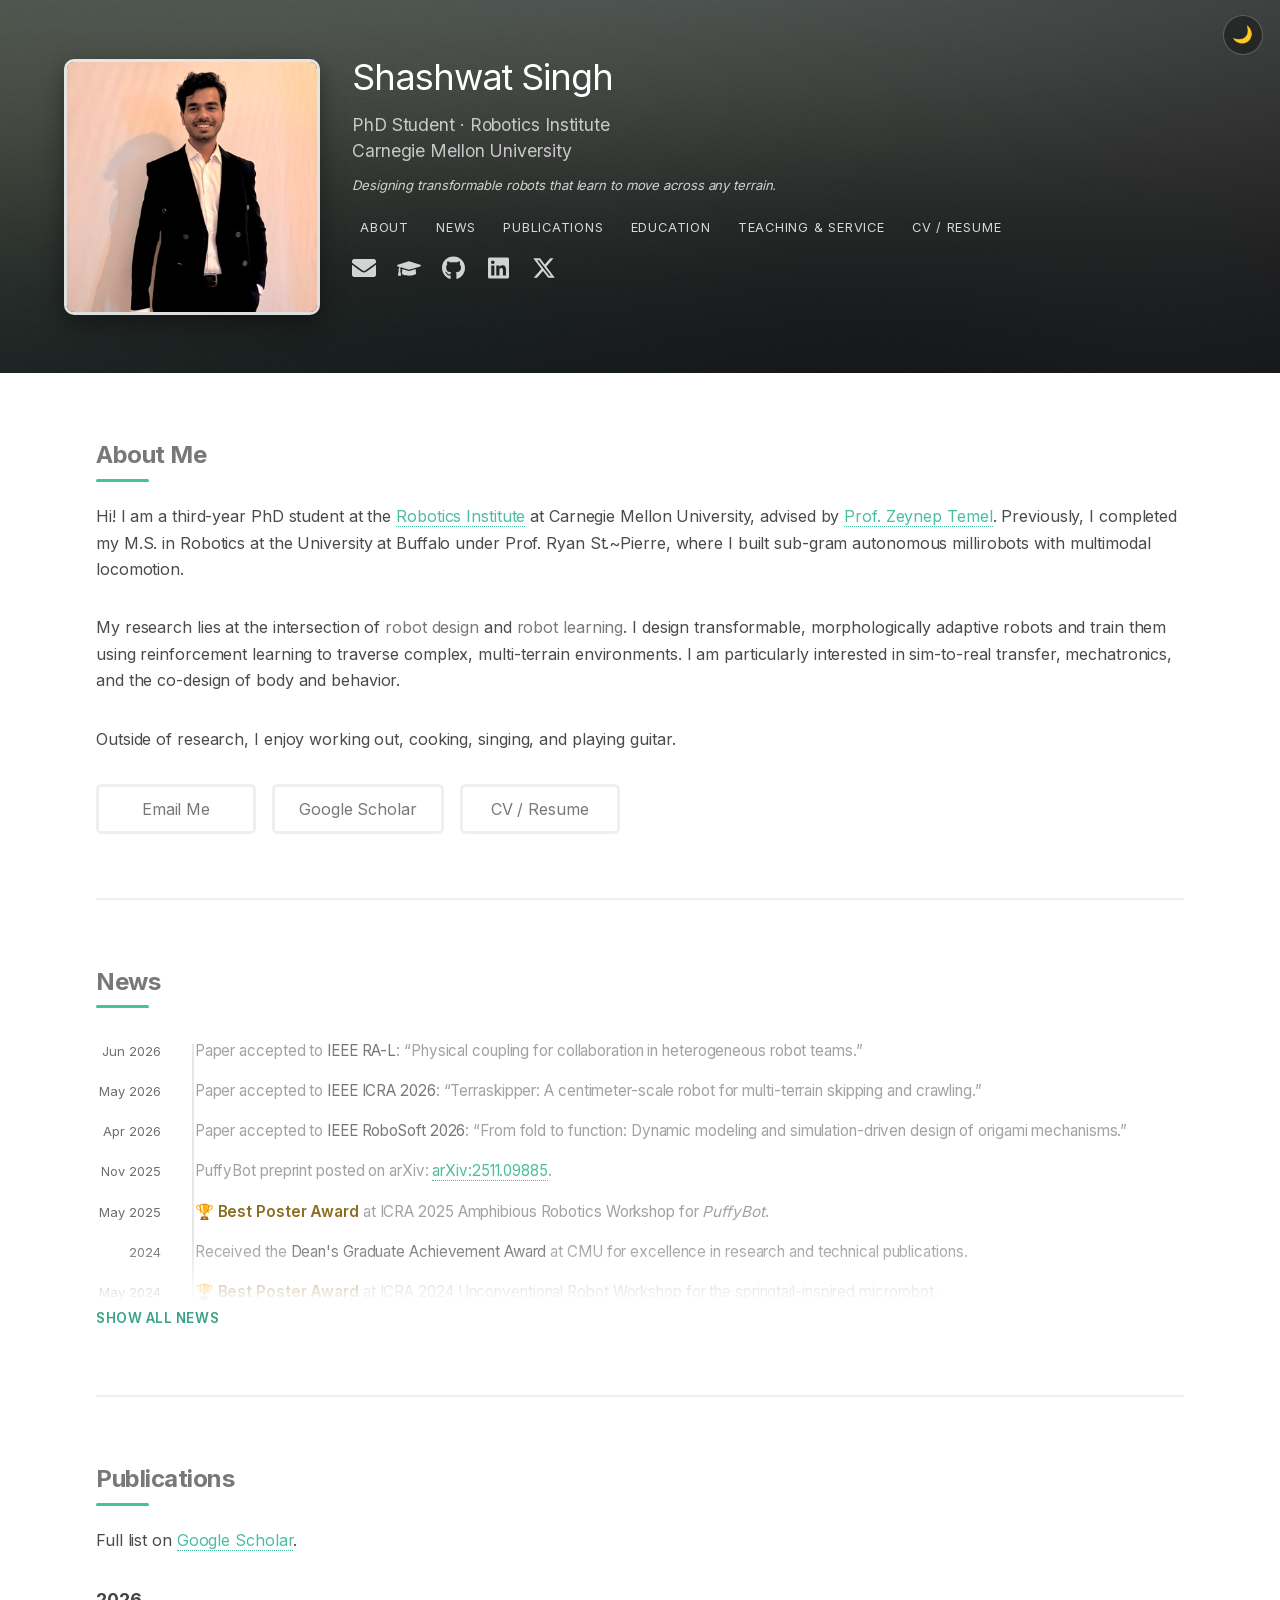
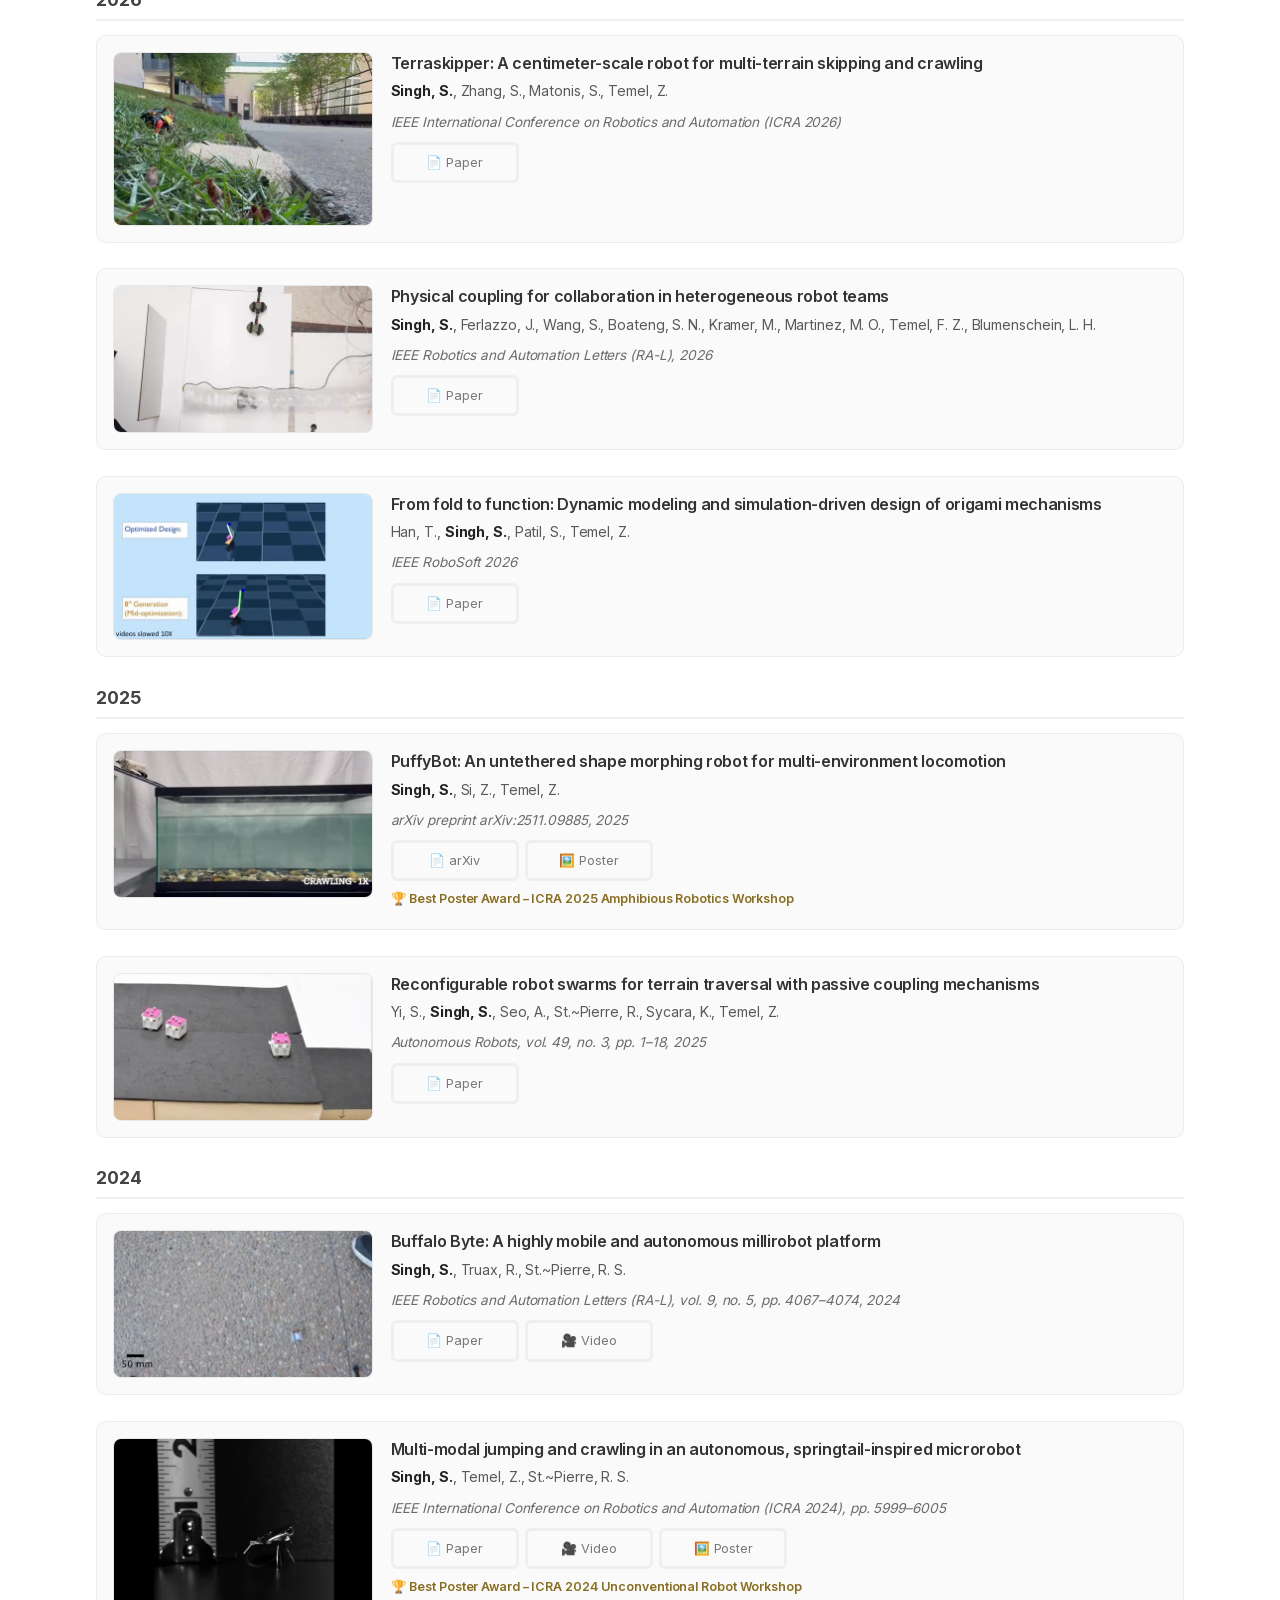
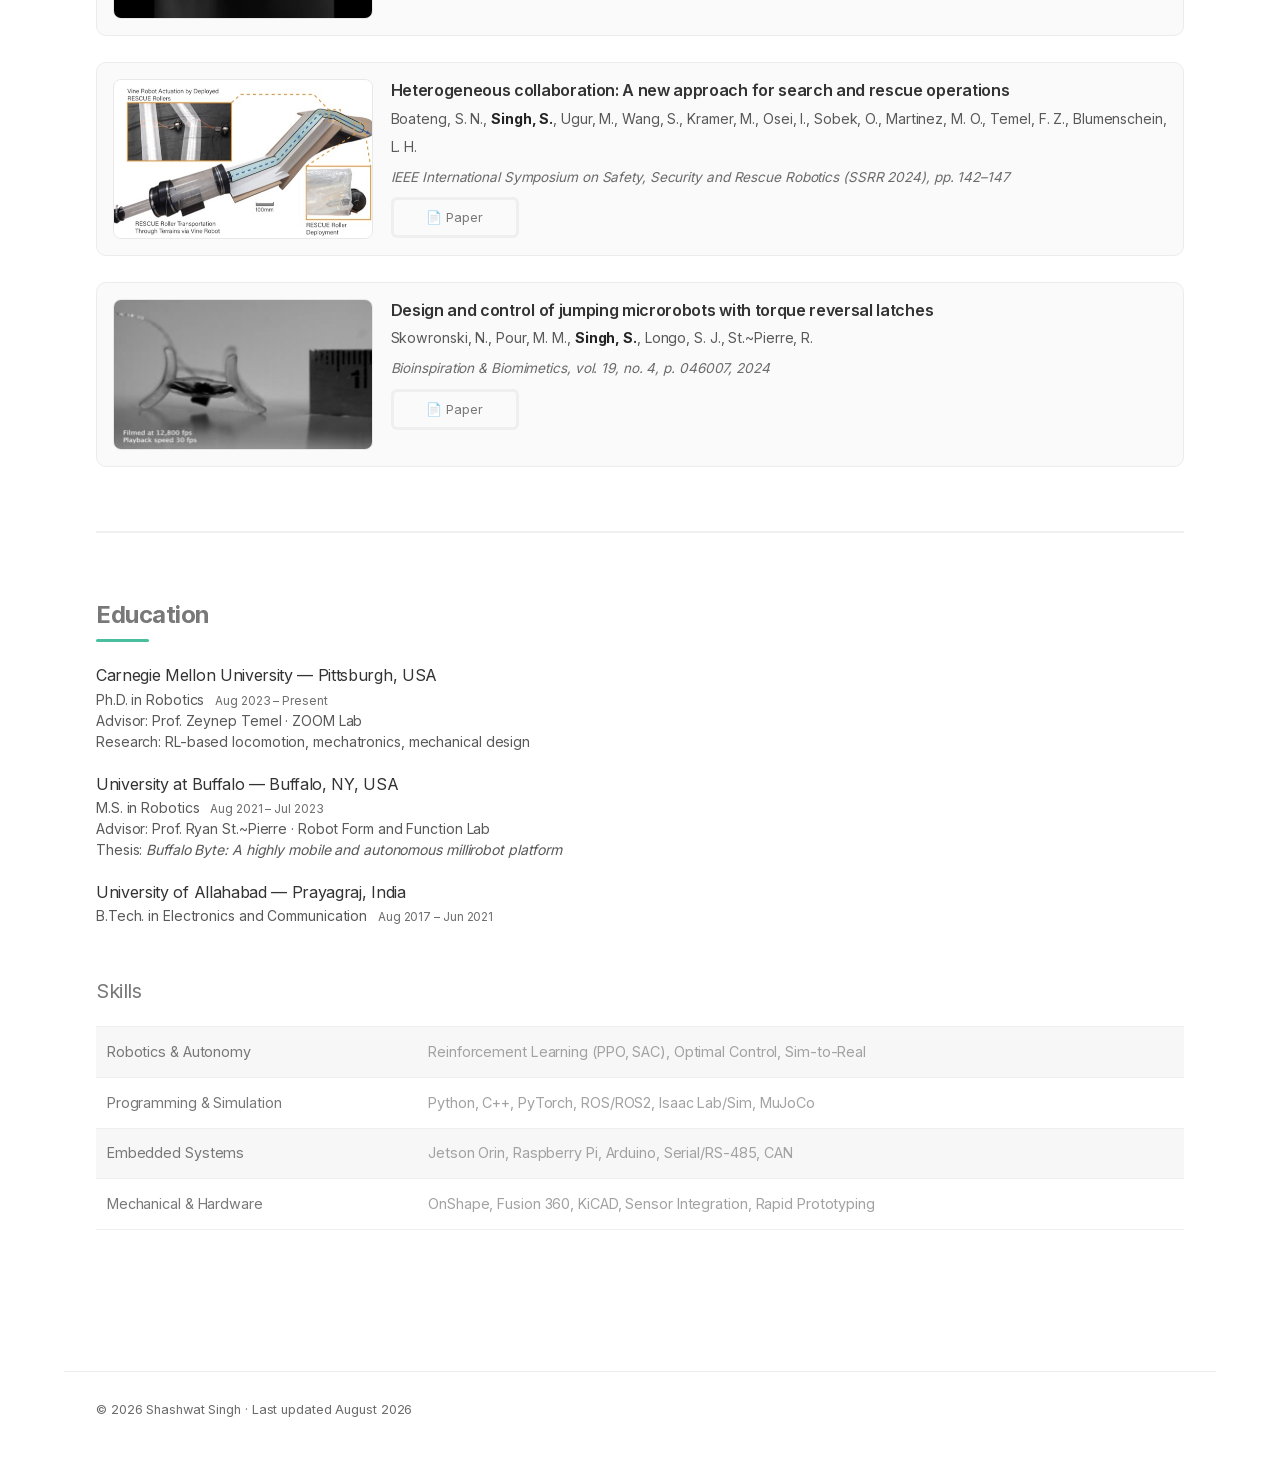
==== commit 5fb59b28: "Name fix" ====
--- a/index.html
+++ b/index.html
@@ -134,7 +134,7 @@
 				<p>
 					Hi! I am a third-year PhD student at the <a href="https://www.ri.cmu.edu/">Robotics Institute</a> at Carnegie Mellon University,
 					advised by <a href="https://zoomlab.engineering.cmu.edu/">Prof. Zeynep Temel</a>.
-					Previously, I completed my M.S. in Robotics at the University at Buffalo under Prof. Ryan St. Pierre,
+					Previously, I completed my M.S. in Robotics at the University at Buffalo under Prof. Ryan St.~Pierre,
 					where I built sub-gram autonomous millirobots with multimodal locomotion.
 				</p>
 				<p>
@@ -274,7 +274,7 @@
 					</div>
 					<div class="pub-content">
 						<h3 class="pub-title">Reconfigurable robot swarms for terrain traversal with passive coupling mechanisms</h3>
-						<div class="pub-authors">Yi, S., <strong>Singh, S.</strong>, Seo, A., St Pierre, R., Sycara, K., Temel, Z.</div>
+						<div class="pub-authors">Yi, S., <strong>Singh, S.</strong>, Seo, A., St.~Pierre, R., Sycara, K., Temel, Z.</div>
 						<div class="pub-venue">Autonomous Robots, vol. 49, no. 3, pp. 1–18, 2025</div>
 						<div class="pub-links">
 							<a href="https://link.springer.com/article/10.1007/s10514-025-10205-8" class="button small">📄 Paper</a>
@@ -290,7 +290,7 @@
 					</div>
 					<div class="pub-content">
 						<h3 class="pub-title">Buffalo Byte: A highly mobile and autonomous millirobot platform</h3>
-						<div class="pub-authors"><strong>Singh, S.</strong>, Truax, R., Pierre, R. S.</div>
+						<div class="pub-authors"><strong>Singh, S.</strong>, Truax, R., St.~Pierre, R. S.</div>
 						<div class="pub-venue">IEEE Robotics and Automation Letters (RA-L), vol. 9, no. 5, pp. 4067–4074, 2024</div>
 						<div class="pub-links">
 							<a href="https://ieeexplore.ieee.org/abstract/document/10465605" class="button small">📄 Paper</a>
@@ -305,7 +305,7 @@
 					</div>
 					<div class="pub-content">
 						<h3 class="pub-title">Multi-modal jumping and crawling in an autonomous, springtail-inspired microrobot</h3>
-						<div class="pub-authors"><strong>Singh, S.</strong>, Temel, Z., Pierre, R. S.</div>
+						<div class="pub-authors"><strong>Singh, S.</strong>, Temel, Z., St.~Pierre, R. S.</div>
 						<div class="pub-venue">IEEE International Conference on Robotics and Automation (ICRA 2024), pp. 5999–6005</div>
 						<div class="pub-links">
 							<a href="https://ieeexplore.ieee.org/abstract/document/10610130" class="button small">📄 Paper</a>
@@ -336,7 +336,7 @@
 					</div>
 					<div class="pub-content">
 						<h3 class="pub-title">Design and control of jumping microrobots with torque reversal latches</h3>
-						<div class="pub-authors">Skowronski, N., Pour, M. M., <strong>Singh, S.</strong>, Longo, S. J., St Pierre, R.</div>
+						<div class="pub-authors">Skowronski, N., Pour, M. M., <strong>Singh, S.</strong>, Longo, S. J., St.~Pierre, R.</div>
 						<div class="pub-venue">Bioinspiration &amp; Biomimetics, vol. 19, no. 4, p. 046007, 2024</div>
 						<div class="pub-links">
 							<a href="https://iopscience.iop.org/article/10.1088/1748-3190/ad46b9/meta" class="button small">📄 Paper</a>
@@ -363,7 +363,7 @@
 					<h4>University at Buffalo &mdash; Buffalo, NY, USA</h4>
 					<div class="edu-meta">
 						M.S. in Robotics &ensp;<span class="edu-period">Aug 2021 – Jul 2023</span><br />
-						Advisor: Prof. Ryan St. Pierre &middot; Robot Form and Function Lab<br />
+						Advisor: Prof. Ryan St.~Pierre &middot; Robot Form and Function Lab<br />
 						Thesis: <em>Buffalo Byte: A highly mobile and autonomous millirobot platform</em>
 					</div>
 				</div>
--- a/assets/css/custom.css
+++ b/assets/css/custom.css
@@ -498,8 +498,8 @@
 #header {
 	background-image:
 		linear-gradient(155deg, rgba(23,54,49,0.35) 0%, rgba(12,16,20,0.86) 100%),
-		url("assets/css/images/overlay.png"),
-		url("images/bg.jpg");
+		url("images/overlay.png"),
+		url("../../images/bg.jpg");
 	background-size: cover, auto, cover;
 	background-position: center, top left, center;
 	background-repeat: no-repeat, repeat, no-repeat;
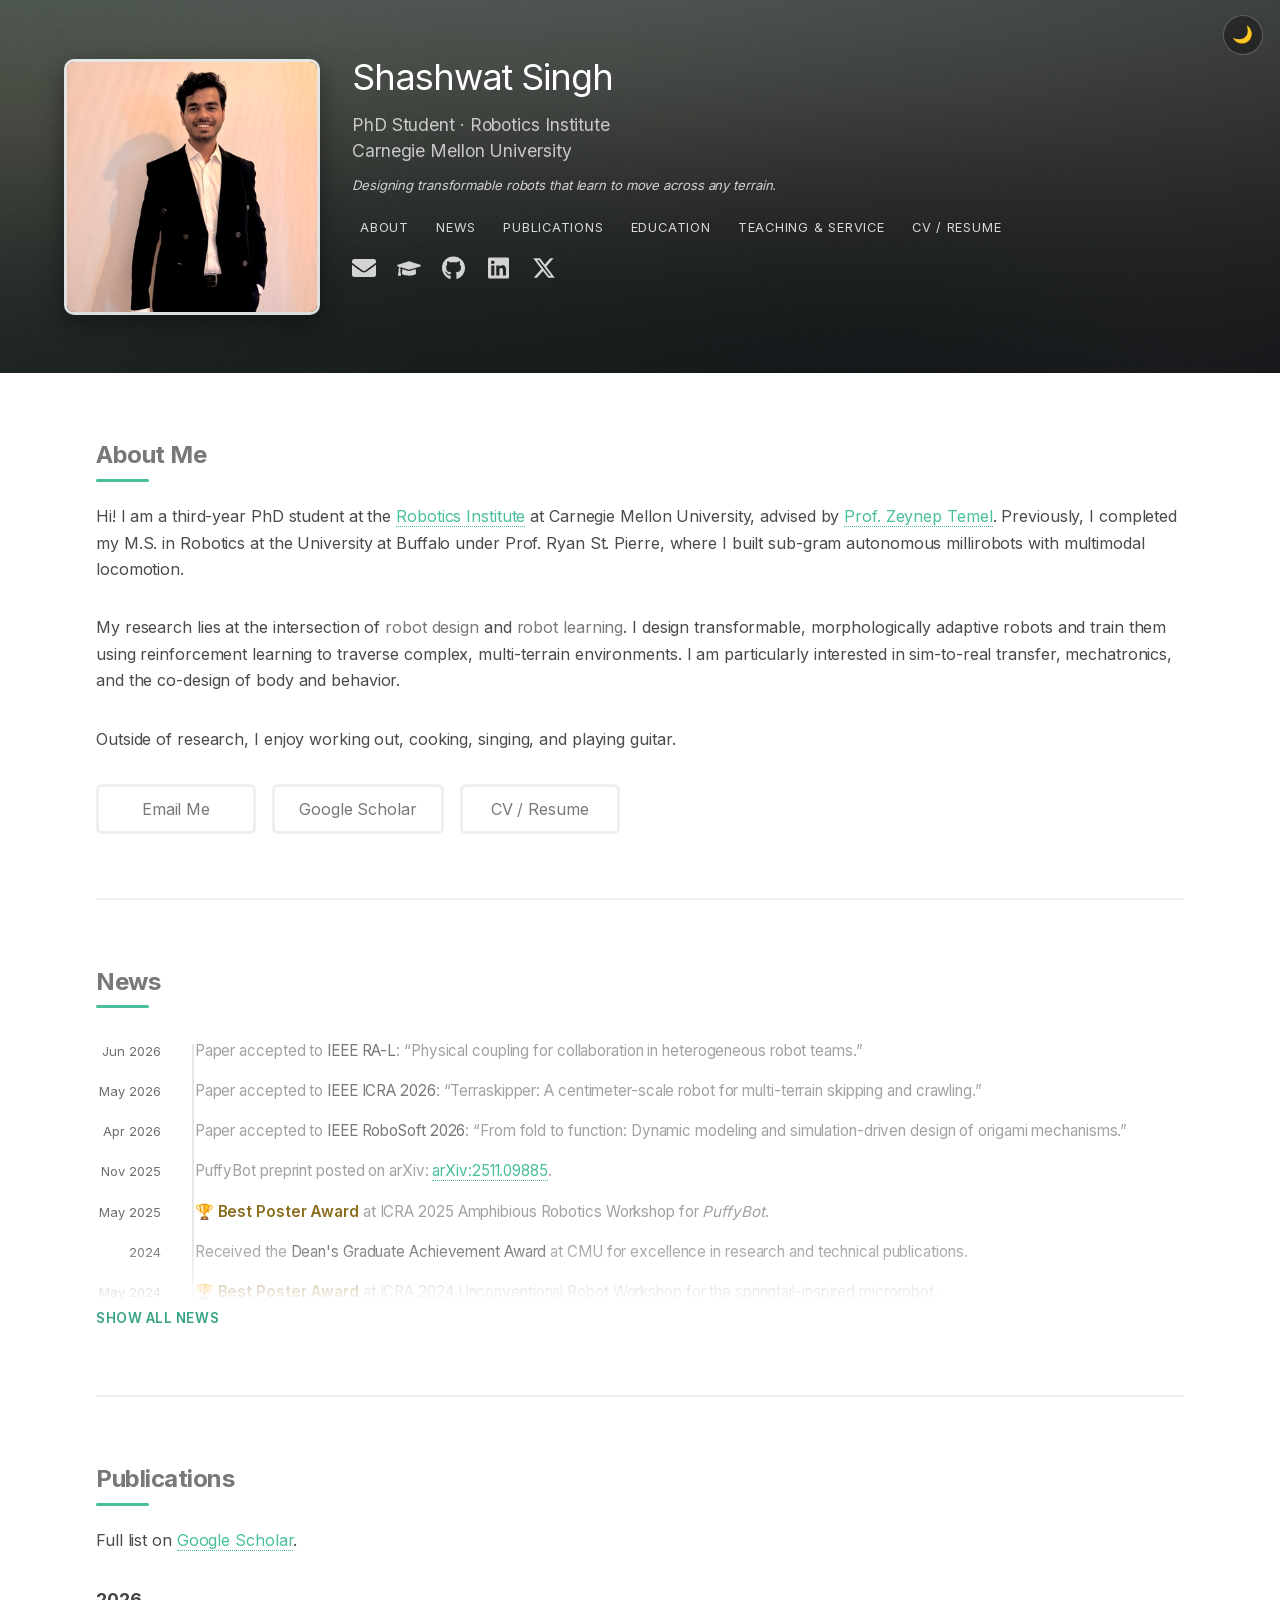
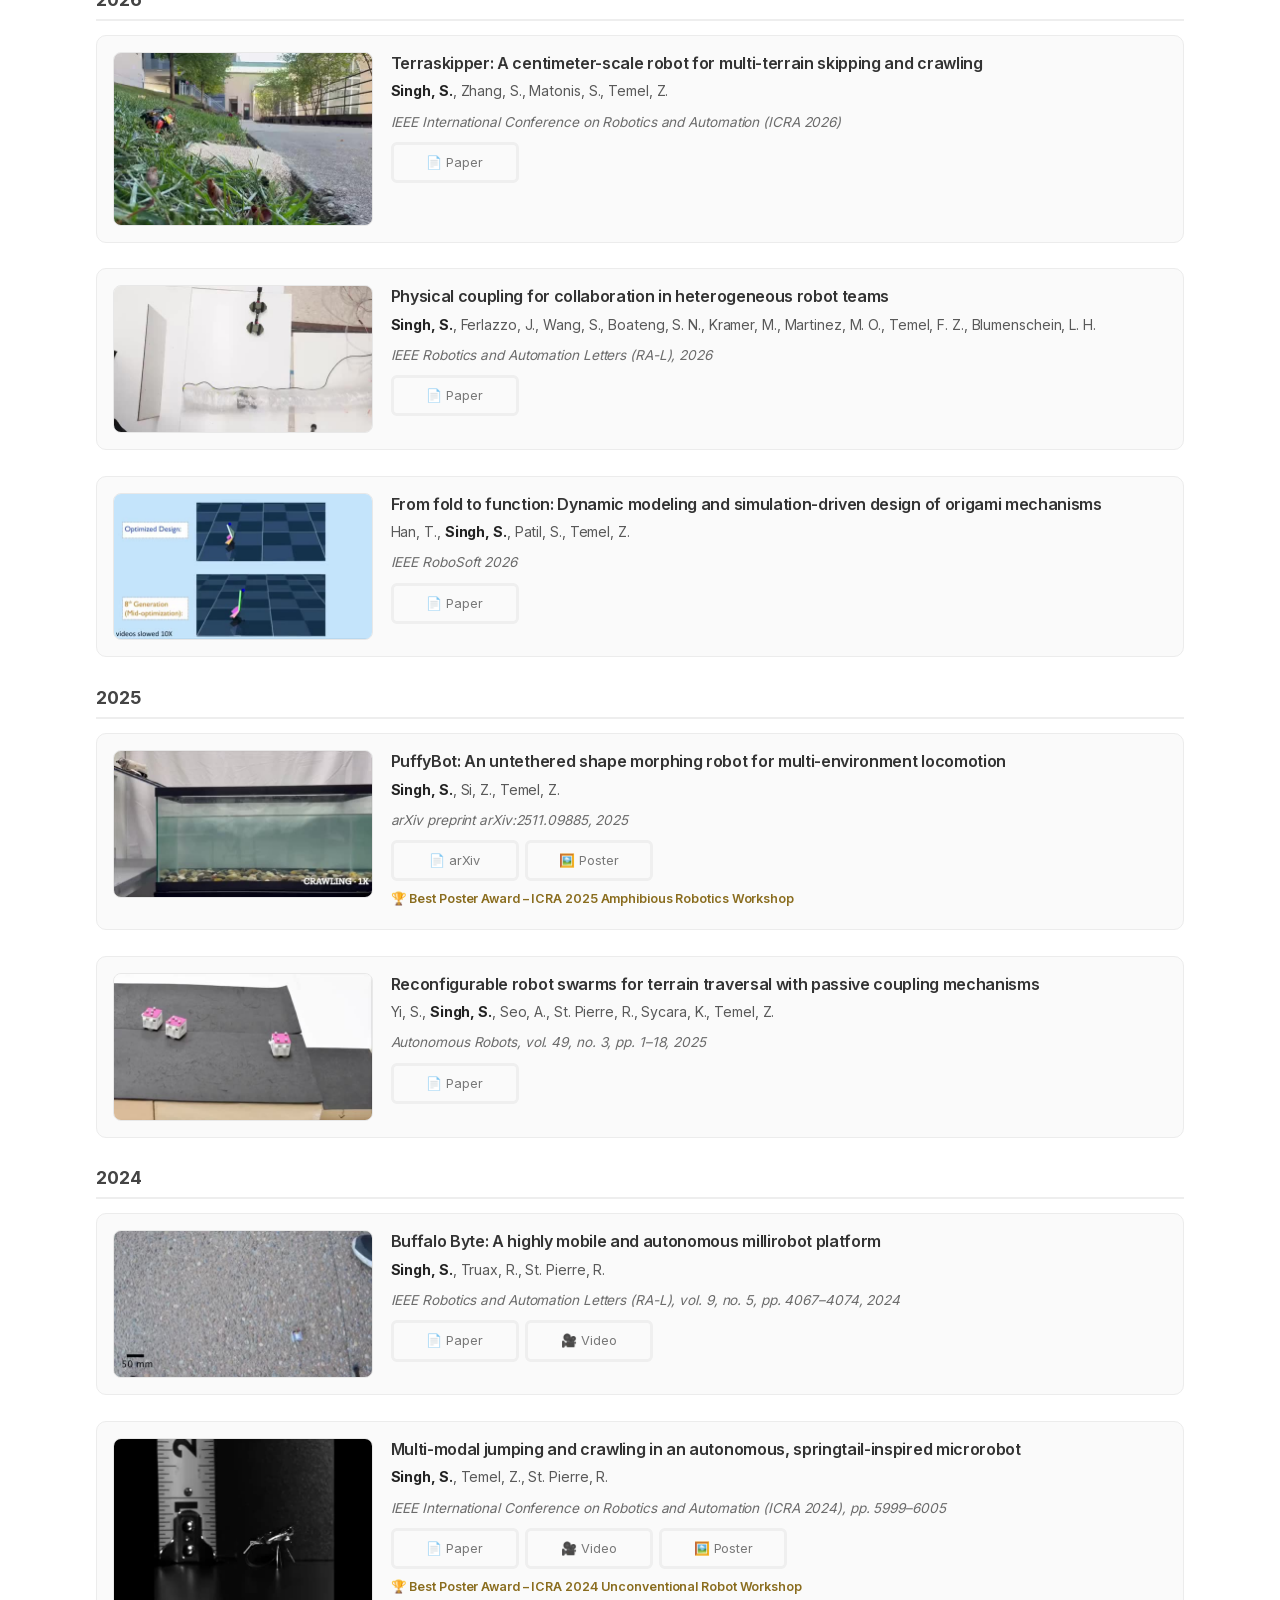
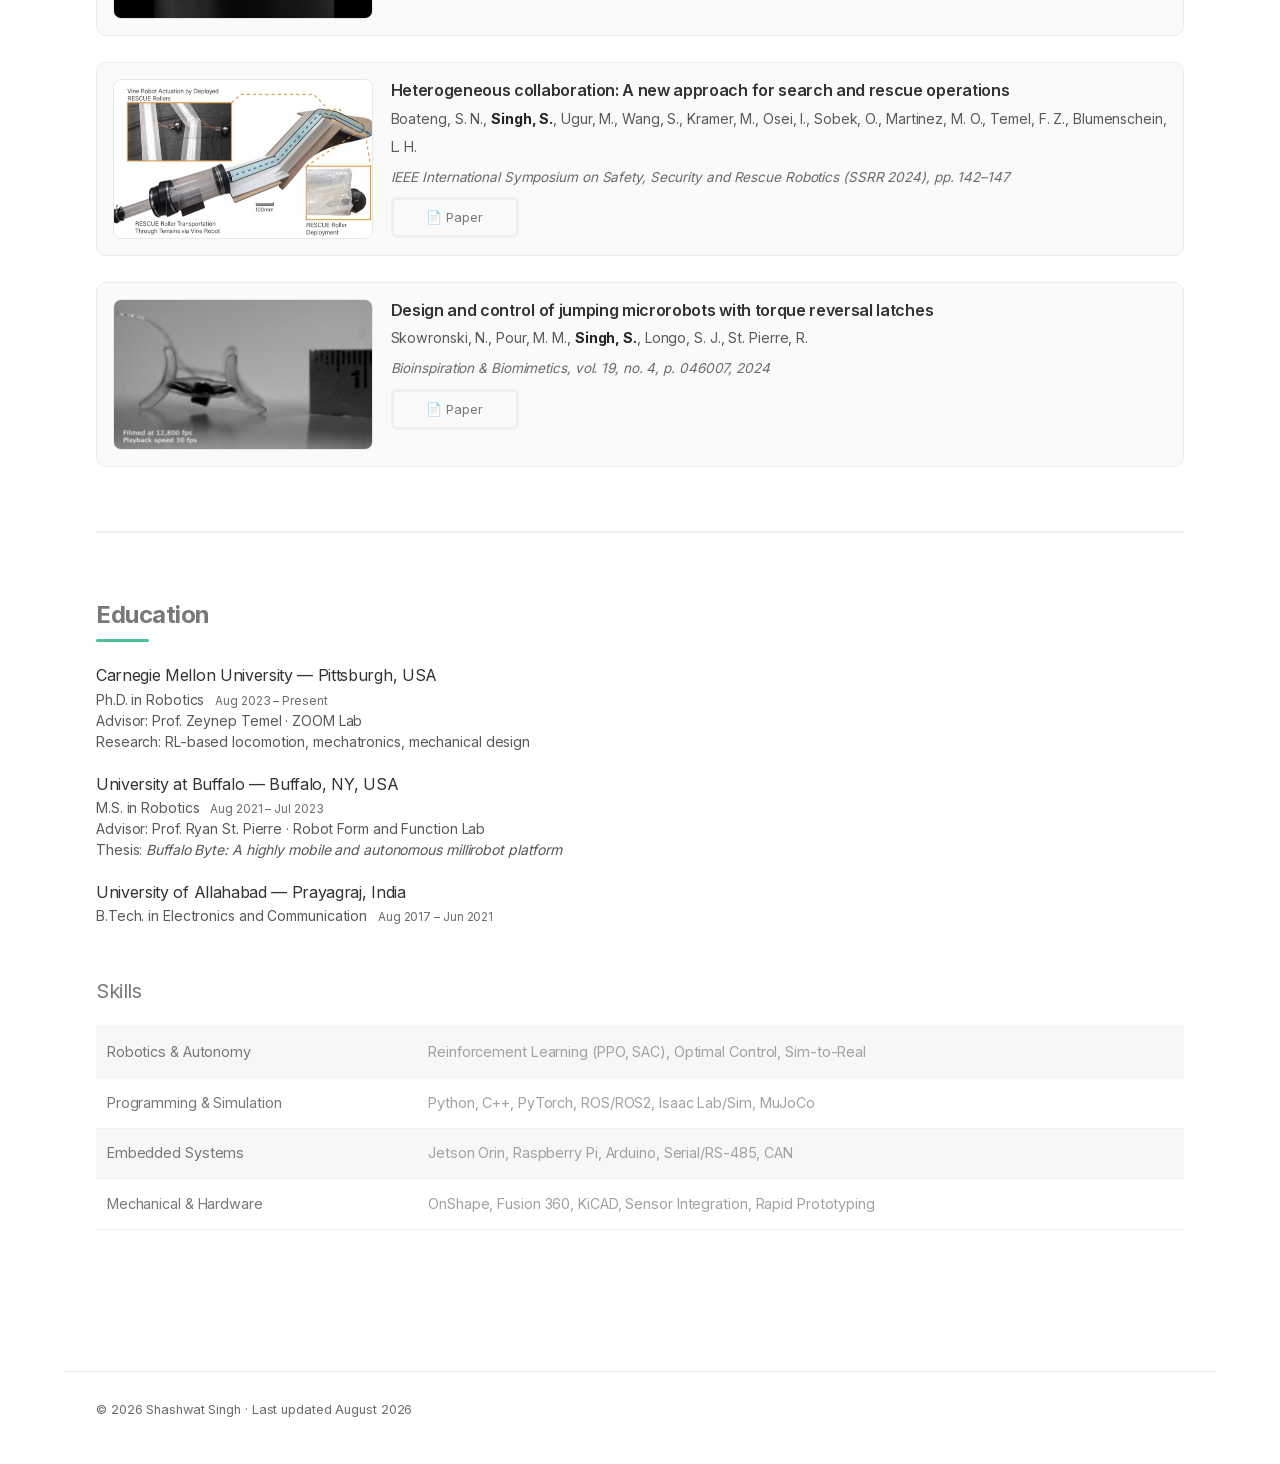
==== commit bcd26092: "Ryan's name fix" ====
--- a/index.html
+++ b/index.html
@@ -134,7 +134,7 @@
 				<p>
 					Hi! I am a third-year PhD student at the <a href="https://www.ri.cmu.edu/">Robotics Institute</a> at Carnegie Mellon University,
 					advised by <a href="https://zoomlab.engineering.cmu.edu/">Prof. Zeynep Temel</a>.
-					Previously, I completed my M.S. in Robotics at the University at Buffalo under Prof. Ryan St.~Pierre,
+					Previously, I completed my M.S. in Robotics at the University at Buffalo under Prof. Ryan St. Pierre,
 					where I built sub-gram autonomous millirobots with multimodal locomotion.
 				</p>
 				<p>
@@ -274,7 +274,7 @@
 					</div>
 					<div class="pub-content">
 						<h3 class="pub-title">Reconfigurable robot swarms for terrain traversal with passive coupling mechanisms</h3>
-						<div class="pub-authors">Yi, S., <strong>Singh, S.</strong>, Seo, A., St.~Pierre, R., Sycara, K., Temel, Z.</div>
+						<div class="pub-authors">Yi, S., <strong>Singh, S.</strong>, Seo, A., St. Pierre, R., Sycara, K., Temel, Z.</div>
 						<div class="pub-venue">Autonomous Robots, vol. 49, no. 3, pp. 1–18, 2025</div>
 						<div class="pub-links">
 							<a href="https://link.springer.com/article/10.1007/s10514-025-10205-8" class="button small">📄 Paper</a>
@@ -290,7 +290,7 @@
 					</div>
 					<div class="pub-content">
 						<h3 class="pub-title">Buffalo Byte: A highly mobile and autonomous millirobot platform</h3>
-						<div class="pub-authors"><strong>Singh, S.</strong>, Truax, R., St.~Pierre, R. S.</div>
+						<div class="pub-authors"><strong>Singh, S.</strong>, Truax, R., St. Pierre, R.</div>
 						<div class="pub-venue">IEEE Robotics and Automation Letters (RA-L), vol. 9, no. 5, pp. 4067–4074, 2024</div>
 						<div class="pub-links">
 							<a href="https://ieeexplore.ieee.org/abstract/document/10465605" class="button small">📄 Paper</a>
@@ -305,7 +305,7 @@
 					</div>
 					<div class="pub-content">
 						<h3 class="pub-title">Multi-modal jumping and crawling in an autonomous, springtail-inspired microrobot</h3>
-						<div class="pub-authors"><strong>Singh, S.</strong>, Temel, Z., St.~Pierre, R. S.</div>
+						<div class="pub-authors"><strong>Singh, S.</strong>, Temel, Z., St. Pierre, R.</div>
 						<div class="pub-venue">IEEE International Conference on Robotics and Automation (ICRA 2024), pp. 5999–6005</div>
 						<div class="pub-links">
 							<a href="https://ieeexplore.ieee.org/abstract/document/10610130" class="button small">📄 Paper</a>
@@ -336,7 +336,7 @@
 					</div>
 					<div class="pub-content">
 						<h3 class="pub-title">Design and control of jumping microrobots with torque reversal latches</h3>
-						<div class="pub-authors">Skowronski, N., Pour, M. M., <strong>Singh, S.</strong>, Longo, S. J., St.~Pierre, R.</div>
+						<div class="pub-authors">Skowronski, N., Pour, M. M., <strong>Singh, S.</strong>, Longo, S. J., St. Pierre, R.</div>
 						<div class="pub-venue">Bioinspiration &amp; Biomimetics, vol. 19, no. 4, p. 046007, 2024</div>
 						<div class="pub-links">
 							<a href="https://iopscience.iop.org/article/10.1088/1748-3190/ad46b9/meta" class="button small">📄 Paper</a>
@@ -363,7 +363,7 @@
 					<h4>University at Buffalo &mdash; Buffalo, NY, USA</h4>
 					<div class="edu-meta">
 						M.S. in Robotics &ensp;<span class="edu-period">Aug 2021 – Jul 2023</span><br />
-						Advisor: Prof. Ryan St.~Pierre &middot; Robot Form and Function Lab<br />
+						Advisor: Prof. Ryan St. Pierre &middot; Robot Form and Function Lab<br />
 						Thesis: <em>Buffalo Byte: A highly mobile and autonomous millirobot platform</em>
 					</div>
 				</div>
